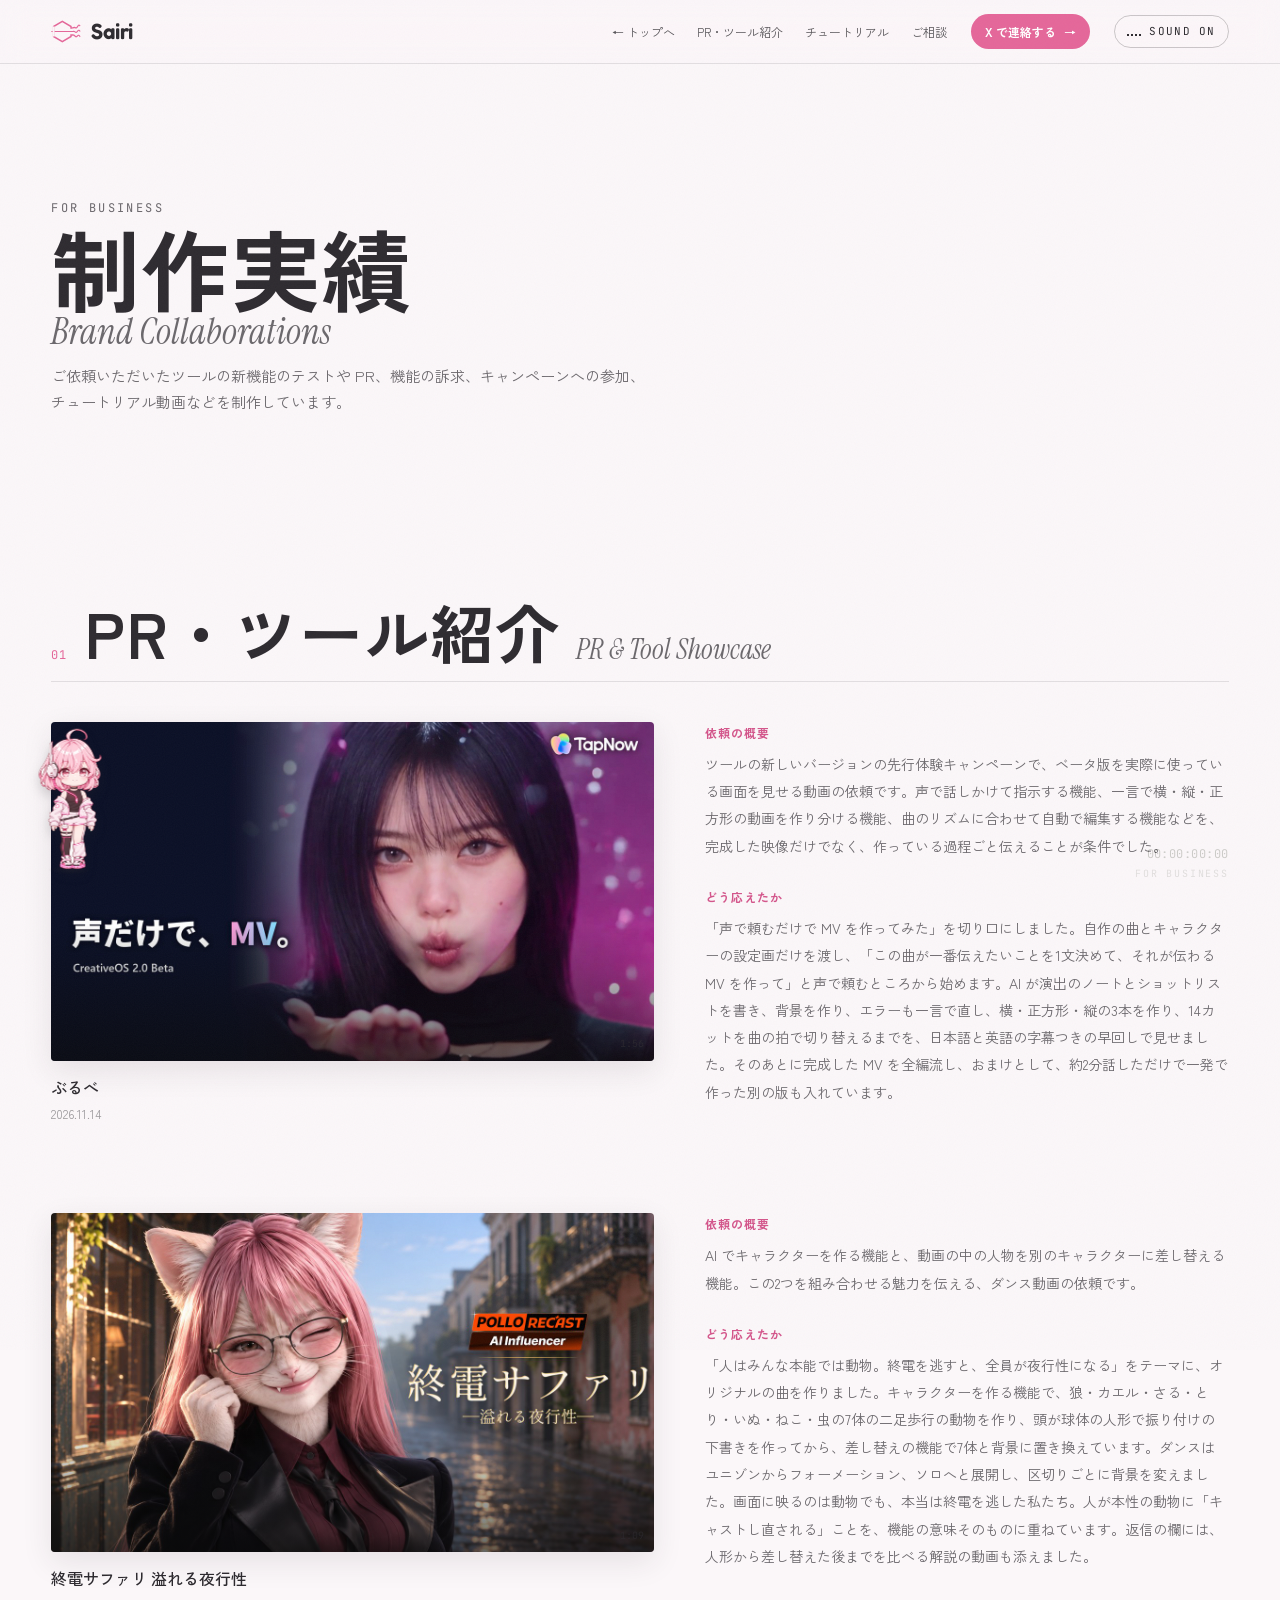
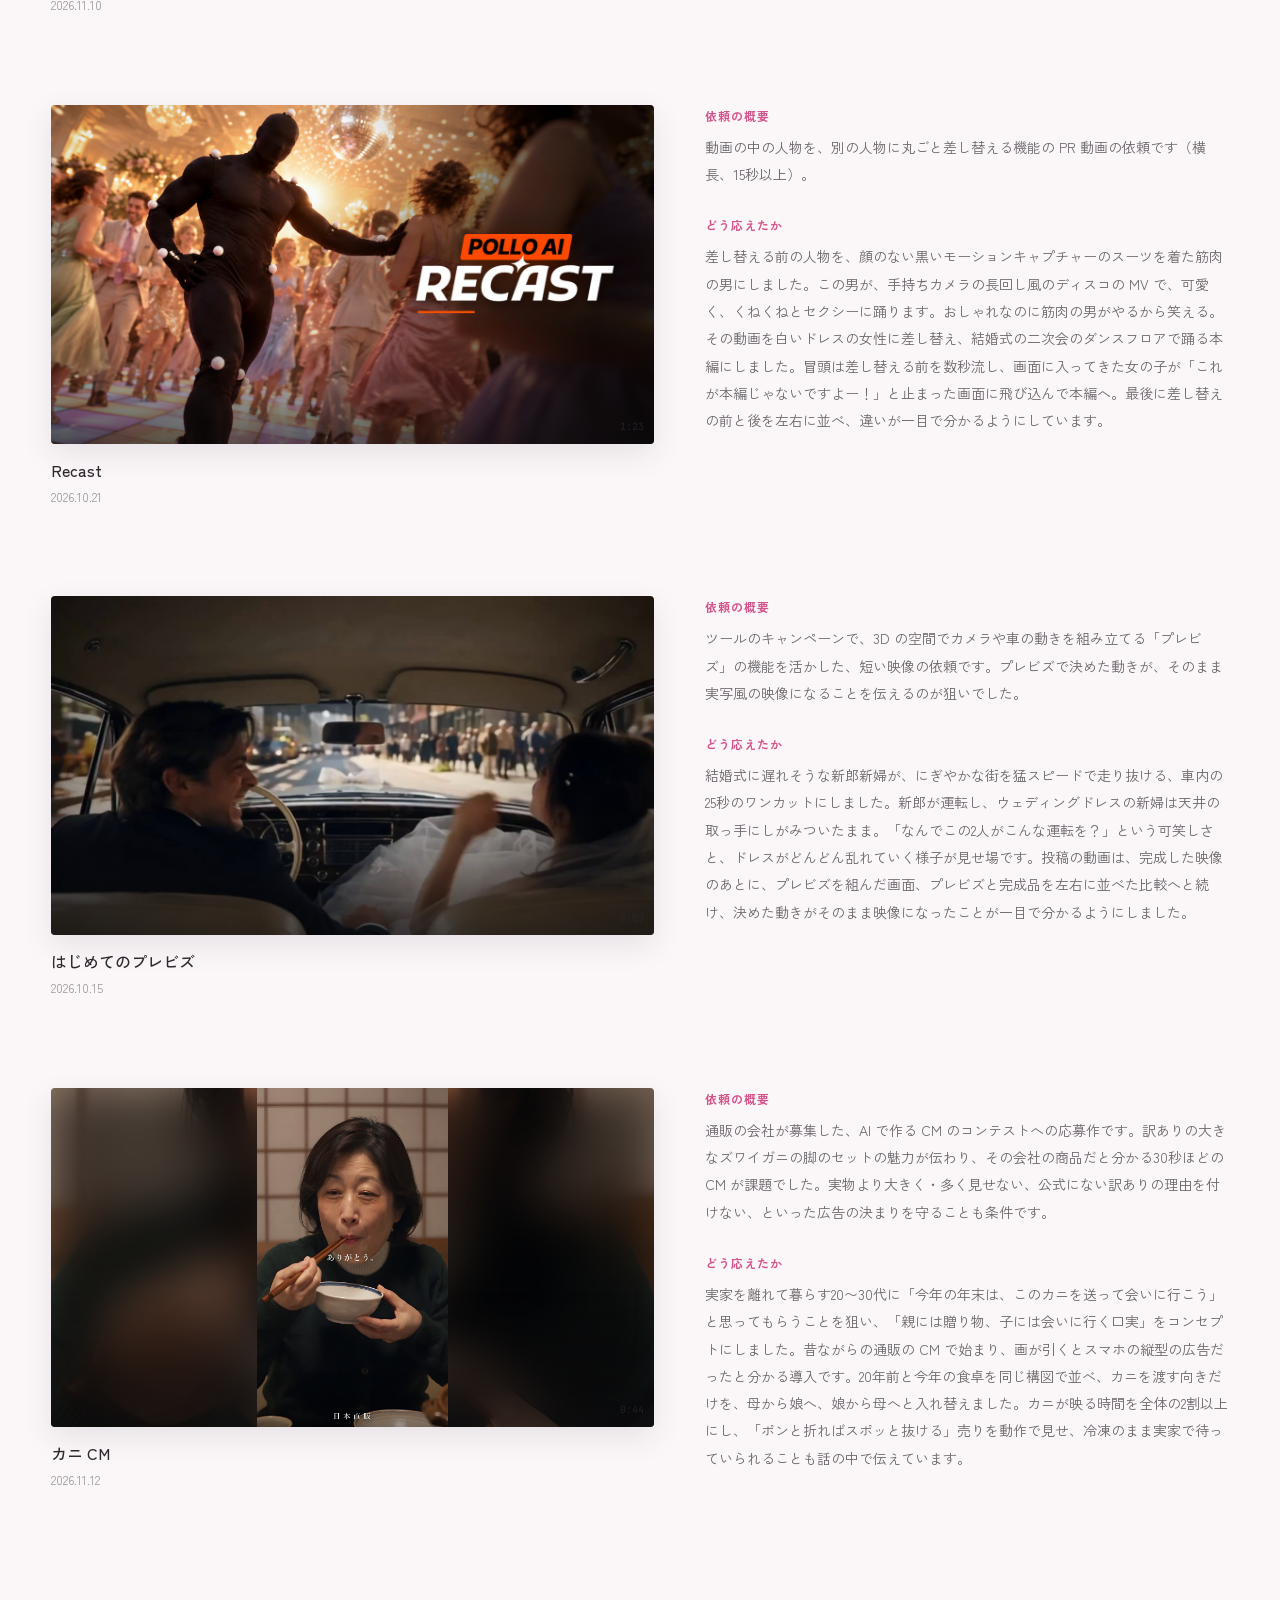
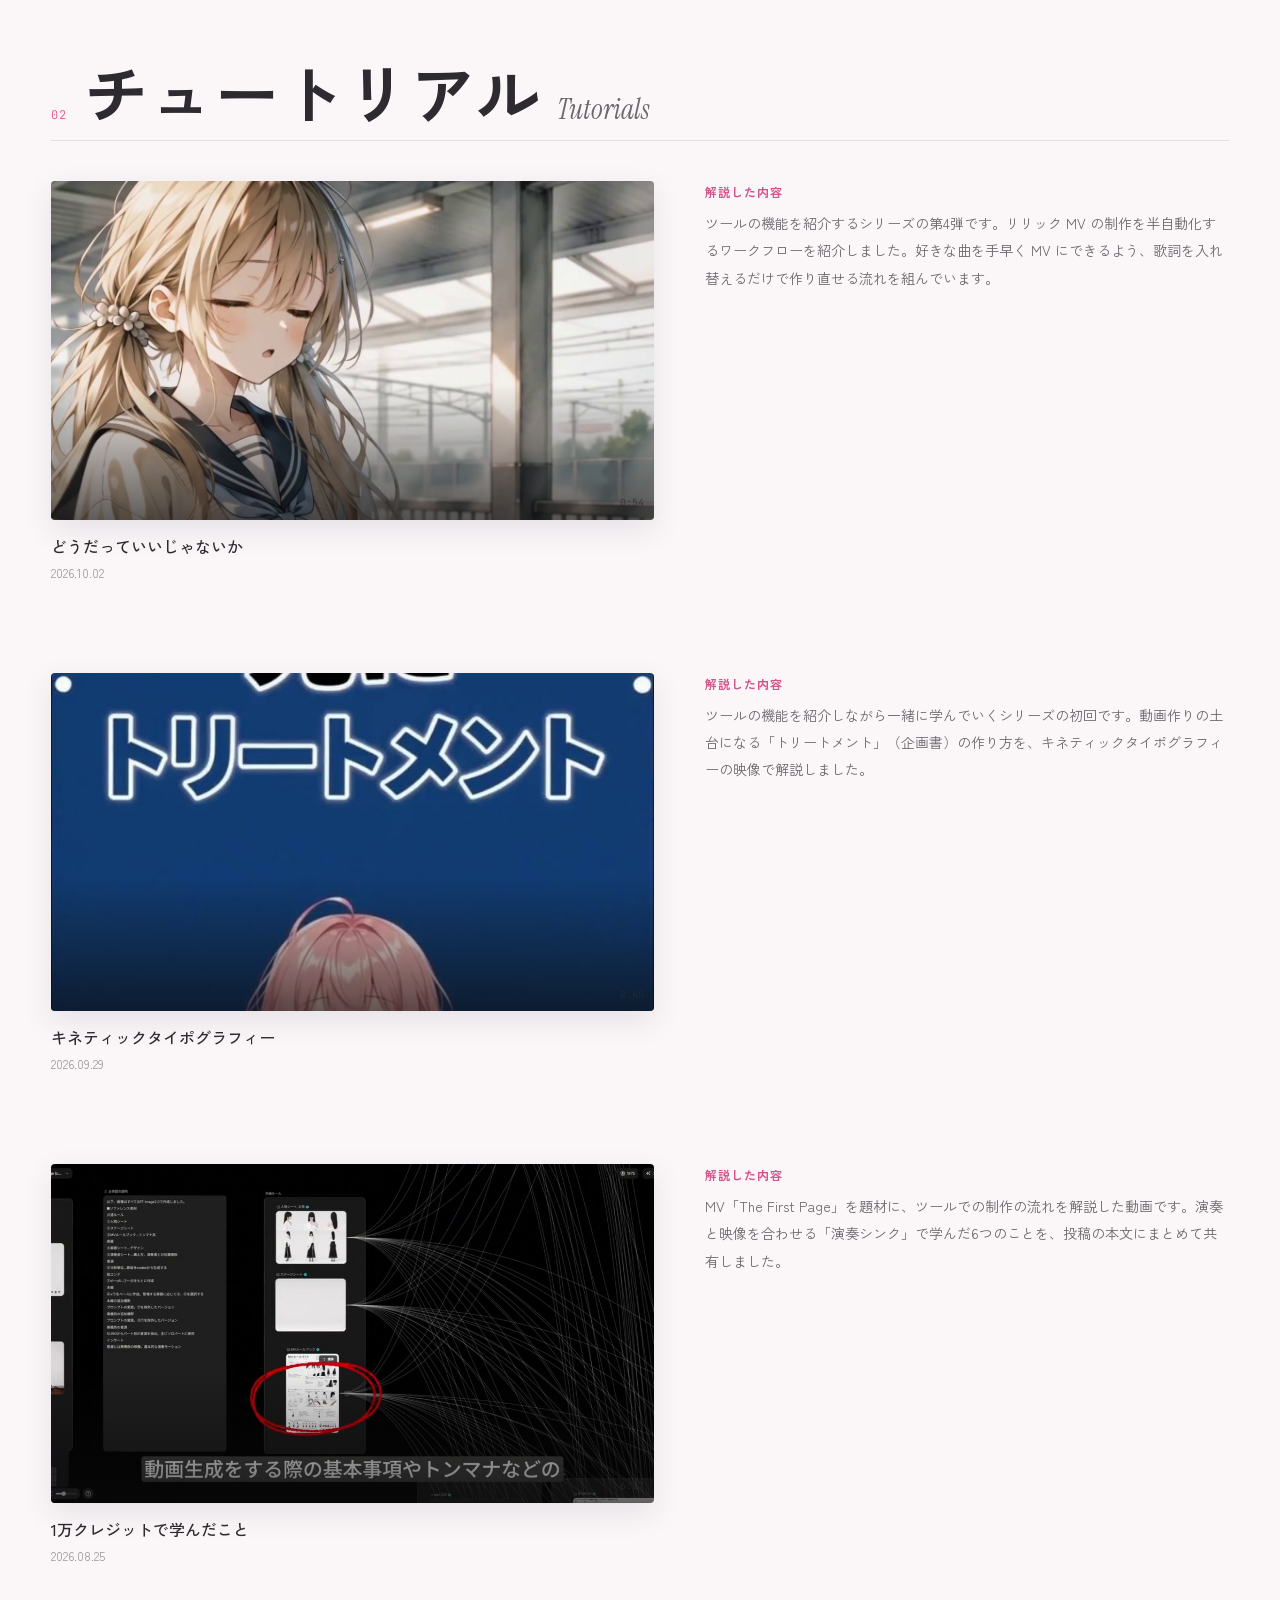
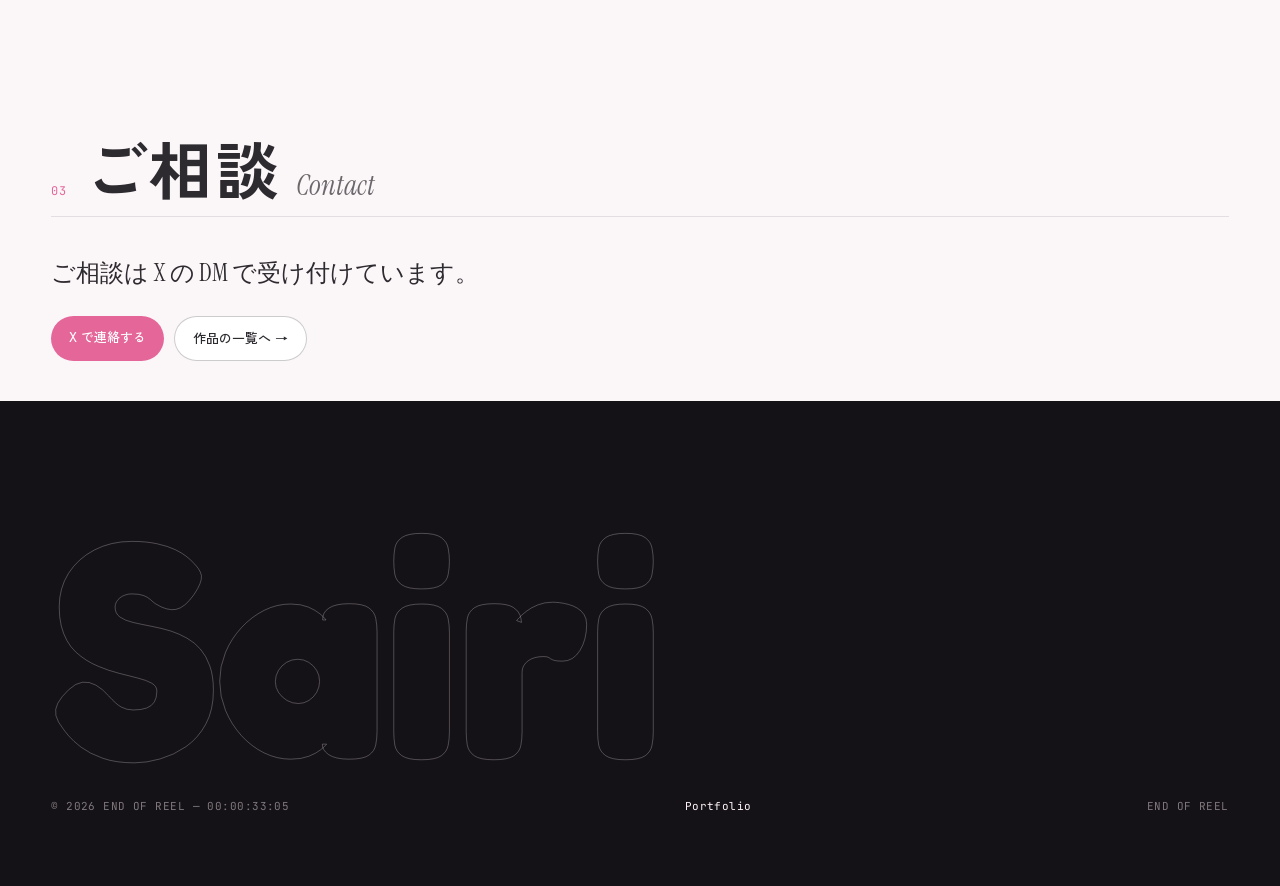
==== business.html @ 401b432f "スマホ：X の投稿をサイトの上に重ねて見せる（戻れなくなるのを防ぐ）" ====
<!doctype html>
<html lang="ja">
<head>
<meta charset="utf-8">
<meta name="viewport" content="width=device-width, initial-scale=1">
<title>For Business — Sairi</title>
<meta name="description" content="企業・ブランド向けの AI 映像制作の実績とご相談の窓口。">
<link rel="preconnect" href="https://fonts.googleapis.com">
<link rel="preconnect" href="https://fonts.gstatic.com" crossorigin>
<link href="https://fonts.googleapis.com/css2?family=Fredoka:wght@500;600;700&family=Instrument+Serif:ital@0;1&family=JetBrains+Mono:wght@400;500&family=Zen+Kaku+Gothic+New:wght@400;500;700&display=swap" rel="stylesheet">
<link rel="stylesheet" href="assets/style.css?v=60">
</head>
<body data-page="business">

<header class="hud">
  <a class="hud__brand" href="index.html"><span class="brand-mark" aria-hidden="true"></span><span class="js-name">Sairi</span></a>
  <nav class="hud__nav">
    <a href="index.html">← トップへ</a>
    <a href="#tool">PR・ツール紹介</a>
    <a href="#tutorial">チュートリアル</a>
    <a href="#contact">ご相談</a>
  </nav>
  <a class="hud__biz js-linkX" href="https://x.com/sairin_hamumu" target="_blank" rel="noopener">X で連絡する<span>→</span></a>
  <button class="hud__sound" id="soundToggle" aria-pressed="false"><span class="eq"><i></i><i></i><i></i><i></i></span><span class="lbl">SOUND OFF</span></button>
</header>
<div class="hud-tc mono" aria-hidden="true"><span class="js-tc">00:00:00:00</span><span class="hud-tc__sec js-sec">FOR BUSINESS</span></div>
<div class="chibi__shadow" aria-hidden="true"></div>
<div class="chibi" aria-hidden="true"><img src="assets/chibi/front.png" alt=""><span class="chibi__say"></span></div>
<div class="cursor" id="cursor" aria-hidden="true"><svg class="cursor__ring" viewBox="0 0 100 100"><circle class="cursor__track" cx="50" cy="50" r="47"/><circle class="cursor__meter" cx="50" cy="50" r="47"/></svg><span class="cursor__label"></span></div>

<main>
  <section class="biz-hero" data-sec="FOR BUSINESS">
    <p class="hero__kicker mono">For Business</p>
    <h1>制作実績<small>Brand Collaborations</small></h1>
    <p>ご依頼いただいたツールの新機能のテストや PR、機能の訴求、キャンペーンへの参加、チュートリアル動画などを制作しています。</p>
  </section>

  <section class="sec" id="tool" data-sec="TOOL SHOWCASE">
    <div class="sec__head">
      <span class="sec__no mono">01</span>
      <h2 class="sec__title">PR・ツール紹介<em>PR &amp; Tool Showcase</em></h2>
    </div>
    <div class="cases" data-biz="tool"></div>
  </section>

  <section class="sec" id="tutorial" data-sec="TUTORIALS">
    <div class="sec__head">
      <span class="sec__no mono">02</span>
      <h2 class="sec__title">チュートリアル<em>Tutorials</em></h2>
    </div>
    <div class="cases" data-biz="tutorial"></div>
  </section>

  <section class="sec about" id="contact" data-sec="CONTACT">
    <div class="sec__head">
      <span class="sec__no mono">03</span>
      <h2 class="sec__title">ご相談<em>Contact</em></h2>
    </div>
    <p class="about__lead">ご相談は X の DM で受け付けています。</p>
    <div class="about__links">
      <a class="pill" id="linkX" href="#" target="_blank" rel="noopener">X で連絡する</a>
      <a class="pill is-ghost" href="index.html">作品の一覧へ →</a>
    </div>
  </section>
</main>

<footer class="foot">
  <div class="foot__big"><span class="js-name">Sairi</span></div>
  <div class="foot__row mono"><span>© 2026 <span class="js-name">Sairi</span></span><a href="index.html">Portfolio</a><span>END OF REEL</span></div>
</footer>

<script src="data/site.js?v=60"></script>
<script src="data/works.js?v=60"></script>
<script src="assets/app.js?v=60"></script>
<script src="assets/fx.js?v=60"></script>
</body>
</html>
---- assets/style.css ----
:root{
  --bg:#0a0a0b;
  --bg-2:#121214;
  --line:rgba(236,232,225,.12);
  --line-2:rgba(236,232,225,.24);
  --fg:#ece8e1;
  --fg-2:rgba(236,232,225,.62);
  --fg-3:rgba(236,232,225,.38);
  --accent:#ff4d2e;            --c-mv-anime:#8fa8ff;
  --c-mv-live:#e6c27a;
  --c-anime:#ff7a5c;
  --c-client:#8fd6b8;
  --c-study:#b9a6ff;
  --serif:"Instrument Serif", "Times New Roman", serif;
  --sans:"Zen Kaku Gothic New", system-ui, sans-serif;
  --mono:"JetBrains Mono", ui-monospace, monospace;
  --gutter:clamp(16px, 4vw, 56px);
  --ease:cubic-bezier(.2,.7,.1,1);
}
*{box-sizing:border-box}
html{scroll-behavior:smooth}
body{
  margin:0;background:var(--bg);color:var(--fg);
  font-family:var(--sans);font-size:15px;line-height:1.75;
  -webkit-font-smoothing:antialiased;overflow-x:hidden;
}
body.is-loading{overflow:hidden}
a{color:inherit;text-decoration:none}
button{font:inherit;color:inherit;background:none;border:0;cursor:pointer}
.mono{font-family:var(--mono);letter-spacing:.04em}
img,video{display:block;max-width:100%}

body::after{
  content:"";position:fixed;inset:-50%;pointer-events:none;z-index:90;opacity:.06;
  background-image:url("data:image/svg+xml;utf8,<svg xmlns='http://www.w3.org/2000/svg' width='160' height='160'><filter id='n'><feTurbulence type='fractalNoise' baseFrequency='.9' numOctaves='2' stitchTiles='stitch'/></filter><rect width='100%' height='100%' filter='url(%23n)'/></svg>");
  animation:grain 1s steps(6) infinite;
}
@keyframes grain{
  0%{transform:translate(0,0)}20%{transform:translate(-3%,2%)}40%{transform:translate(2%,-3%)}
  60%{transform:translate(-2%,-1%)}80%{transform:translate(3%,3%)}100%{transform:translate(0,0)}
}

.slate{
  position:fixed;inset:0;z-index:100;background:var(--bg);
  display:flex;flex-direction:column;align-items:center;justify-content:center;gap:40px;
  transition:clip-path 1.1s var(--ease);clip-path:inset(0 0 0 0);
}
.slate.is-out{clip-path:inset(0 0 100% 0)}
.slate__board{width:min(440px, 86vw);transform-origin:left bottom}
.slate__stick{
  display:flex;height:34px;background:var(--fg);transform-origin:0 100%;
  transform:rotate(-14deg);transition:transform .22s cubic-bezier(.6,0,.9,.4);
  overflow:hidden;
}
.slate__stick span{flex:1;background:var(--bg);transform:skewX(-30deg);margin:0 10px}
.slate.is-clap .slate__stick{transform:rotate(0)}
.slate__body{border:1px solid var(--fg);border-top:0;padding:18px 20px;margin-top:4px}
.slate__row,.slate__grid>div{display:flex;flex-direction:column;gap:2px;padding:6px 0}
.slate__grid{display:grid;grid-template-columns:repeat(3,1fr);border-block:1px solid var(--line-2);margin:6px 0}
.slate__grid>div+div{border-left:1px solid var(--line-2);padding-left:12px}
.slate .k{font-family:var(--mono);font-size:10px;color:var(--fg-3);letter-spacing:.2em}
.slate .v{font-family:var(--serif);font-size:30px;line-height:1.05}
.slate .v.mono{font-family:var(--mono);font-size:22px}
.slate__enter{display:flex;flex-wrap:wrap;gap:12px;justify-content:center;opacity:0;transform:translateY(8px);transition:.6s var(--ease)}
.slate.is-ready .slate__enter{opacity:1;transform:none}
.slate__hint{width:100%;text-align:center;margin:0;font-size:12px;color:var(--fg-3)}
.btn-enter{
  display:inline-flex;align-items:center;gap:10px;padding:12px 22px;border-radius:999px;
  background:var(--fg);color:var(--bg);font-weight:500;font-size:14px;transition:transform .3s var(--ease)
}
.btn-enter:hover{transform:scale(1.04)}
.btn-enter.is-ghost{background:transparent;color:var(--fg);border:1px solid var(--line-2)}
.btn-enter .dot{width:8px;height:8px;border-radius:50%;background:var(--accent);animation:blink 1.2s infinite}
@keyframes blink{50%{opacity:.2}}

.hud{
  position:fixed;top:0;left:0;right:0;z-index:50;display:flex;align-items:center;gap:24px;
  padding:18px var(--gutter);background:linear-gradient(rgba(10,10,11,.75),rgba(10,10,11,0));
}
.hud__brand{display:flex;align-items:center;gap:10px;font-family:var(--serif);font-size:22px}
.rec{width:9px;height:9px;border-radius:50%;background:var(--accent);animation:blink 1.6s infinite}
.hud__nav{display:flex;gap:22px;margin-left:auto;font-size:13px}
.hud__nav a{position:relative;opacity:.8}
.hud__nav a:hover{opacity:1}
.hud__nav a::after{content:"";position:absolute;left:0;right:0;bottom:2px;height:1px;background:currentColor;transform:scaleX(0);transform-origin:right;transition:transform .4s var(--ease)}
.hud__nav a:hover::after{transform:scaleX(1);transform-origin:left}
.hud__sound{display:flex;align-items:center;gap:8px;font-family:var(--mono);font-size:11px;letter-spacing:.12em;padding:6px 12px;border:1px solid rgba(255,255,255,.4);border-radius:999px}
.eq{display:flex;gap:2px;align-items:flex-end;height:10px}
.eq i{width:2px;height:2px;background:currentColor;transition:height .2s}
.hud__sound[aria-pressed="true"] .eq i{animation:eq .9s infinite ease-in-out}
.hud__sound[aria-pressed="true"] .eq i:nth-child(2){animation-delay:-.3s}
.hud__sound[aria-pressed="true"] .eq i:nth-child(3){animation-delay:-.6s}
.hud__sound[aria-pressed="true"] .eq i:nth-child(4){animation-delay:-.15s}
@keyframes eq{0%,100%{height:2px}50%{height:10px}}

.hud-tc{
  position:fixed;right:var(--gutter);bottom:18px;z-index:50;display:flex;flex-direction:column;align-items:flex-end;
  font-size:12px;mix-blend-mode:difference;pointer-events:none
}
.hud-tc__sec{font-size:10px;opacity:.6;letter-spacing:.18em}

.cursor{
  position:fixed;left:0;top:0;z-index:95;pointer-events:none;width:12px;height:12px;margin:-6px 0 0 -6px;
  border-radius:50%;background:var(--fg);mix-blend-mode:difference;
  transition:width .35s var(--ease),height .35s var(--ease),margin .35s var(--ease),background .35s;
  display:flex;align-items:center;justify-content:center
}
.cursor__label{font-family:var(--mono);font-size:10px;letter-spacing:.14em;color:var(--bg);opacity:0;white-space:nowrap;transition:opacity .2s}
.cursor.is-play{width:92px;height:92px;margin:-46px 0 0 -46px;mix-blend-mode:normal;background:var(--fg)}
.cursor.is-play .cursor__label{opacity:1}
@media (hover:none){.cursor{display:none}}

.hero{position:relative;height:100svh;min-height:560px;overflow:hidden}
.hero__gl,.hero__video{position:absolute;inset:0;width:100%;height:100%;object-fit:cover}
.hero__video{opacity:0}
.hero.no-gl .hero__video{opacity:1}
.hero.no-gl .hero__gl{display:none}
.hero__shade{position:absolute;inset:0;background:
  linear-gradient(180deg,rgba(10,10,11,.55) 0%,rgba(10,10,11,0) 30%,rgba(10,10,11,0) 55%,rgba(10,10,11,.9) 100%)}
.hero__inner{position:absolute;left:var(--gutter);right:var(--gutter);bottom:clamp(120px,20vh,190px)}
.hero__kicker{font-size:12px;letter-spacing:.2em;text-transform:uppercase;color:var(--fg-2);margin:0 0 8px}
.hero__title{
  font-family:var(--serif);font-weight:400;font-size:clamp(72px,17vw,260px);line-height:.85;margin:0;letter-spacing:-.02em
}
.split .ch{display:inline-block;transform:translateY(105%);transition:transform 1.2s var(--ease)}
.split{display:inline-block;overflow:hidden;padding-bottom:.06em}
body.is-in .split .ch{transform:none}
.hero__tag{white-space:pre-line;margin:18px 0 0;font-size:clamp(14px,1.4vw,18px);color:var(--fg-2);max-width:32em}
.hero__reel{padding-right:130px;
  position:absolute;left:var(--gutter);right:var(--gutter);bottom:28px;display:flex;gap:6px
}
.reel-item{flex:1;text-align:left;padding-top:10px;position:relative;min-width:0}
.reel-item::before,.reel-item i{content:"";position:absolute;left:0;top:0;height:2px}
.reel-item::before{right:0;background:var(--line-2)}
.reel-item i{width:0;background:var(--fg)}
.reel-item span{display:block;font-size:11px;color:var(--fg-3);overflow:hidden;text-overflow:ellipsis;white-space:nowrap;transition:color .3s}
.reel-item.is-on span,.reel-item:hover span{color:var(--fg)}
.hero__scroll{position:absolute;right:var(--gutter);top:50%;writing-mode:vertical-rl;font-size:10px;letter-spacing:.3em;color:var(--fg-2);display:flex;align-items:center;gap:10px}
.hero__scroll span{width:1px;height:60px;background:var(--line-2);position:relative;overflow:hidden}
.hero__scroll span::after{content:"";position:absolute;left:0;top:-30%;width:1px;height:30%;background:var(--fg);animation:drip 2s infinite var(--ease)}
@keyframes drip{to{top:100%}}

.sec{padding:clamp(80px,14vh,160px) var(--gutter) 40px}
.sec__head{display:flex;align-items:baseline;gap:18px;margin-bottom:40px;border-bottom:1px solid var(--line);padding-bottom:14px}
.sec__head--sub{margin-top:clamp(70px,10vh,120px)}
.sec__no{font-size:12px;color:var(--fg-3)}
.sec__title{font-family:var(--serif);font-weight:400;font-size:clamp(44px,7vw,104px);line-height:.95;margin:0;letter-spacing:-.01em}
.sec__title em{font-family:var(--sans);font-style:normal;font-size:13px;color:var(--fg-2);margin-left:14px;letter-spacing:.06em;vertical-align:middle}
.reveal{opacity:0;transform:translateY(40px);transition:opacity 1s var(--ease),transform 1s var(--ease)}
.reveal.is-in{opacity:1;transform:none}

.card{position:relative;display:block;cursor:none}
@media (hover:none){.card{cursor:pointer}}
.card__media{position:relative;overflow:hidden;background:var(--bg-2);aspect-ratio:16/9;border-radius:4px}
.card__media img,.card__media video{position:absolute;inset:0;width:100%;height:100%;object-fit:cover;transition:transform 1.2s var(--ease),opacity .5s}
.card__media video{opacity:0}
.card.is-playing .card__media video{opacity:1}
.card:hover .card__media img,.card:hover .card__media video{transform:scale(1.04)}
.card__media::after{   content:"";position:absolute;inset:0;pointer-events:none;
  background:linear-gradient(180deg,transparent 0 60%,rgba(10,10,11,.7));opacity:.9
}
.card.is-tall .card__media{background:var(--poster) center/cover}
.card.is-tall .card__media::before{content:"";position:absolute;inset:0;backdrop-filter:blur(24px) brightness(.45);z-index:0}
.card.is-tall .card__media img,.card.is-tall .card__media video{object-fit:contain;z-index:1}
.card__tc{position:absolute;right:10px;bottom:8px;z-index:2;font-family:var(--mono);font-size:10px;color:var(--fg-2)}
.card__badges{position:absolute;left:10px;top:10px;z-index:2;display:flex;gap:6px;flex-wrap:wrap}
.badge{font-family:var(--mono);font-size:9.5px;letter-spacing:.12em;padding:3px 7px;border-radius:2px;background:rgba(10,10,11,.6);backdrop-filter:blur(6px);border:1px solid var(--line-2);text-transform:uppercase}
.badge.is-long{background:var(--fg);color:var(--bg);border-color:var(--fg)}
.card__meta{display:flex;justify-content:space-between;gap:12px;padding-top:12px;align-items:baseline}
.card__title{font-size:16px;font-weight:500;margin:0}
.card__sub{font-size:12px;color:var(--fg-3);margin:2px 0 0}
.card__genre{font-family:var(--mono);font-size:10px;letter-spacing:.12em;white-space:nowrap;display:flex;align-items:center;gap:6px;color:var(--fg-2)}
.card__genre::before{content:"";width:7px;height:7px;border-radius:50%;background:var(--gc,var(--fg))}
.card__learn{font-size:12px;color:var(--fg-2);margin:6px 0 0}
.card__learn b{font-family:var(--mono);font-weight:400;font-size:10px;letter-spacing:.14em;color:var(--fg-3);margin-right:6px}
.g-mv-anime{--gc:var(--c-mv-anime)}.g-mv-live{--gc:var(--c-mv-live)}.g-anime{--gc:var(--c-anime)}.g-client{--gc:var(--c-client)}.g-study{--gc:var(--c-study)}

.awards{display:grid;gap:24px;grid-template-columns:1fr}
.awards[data-n="2"]{grid-template-columns:1fr 1fr}
.awards[data-n="3"],.awards[data-n="4"]{grid-template-columns:repeat(2,1fr)}
.awards[data-n="3"] .award:first-child{grid-column:1/-1}
.award{display:grid;grid-template-columns:1.6fr 1fr;gap:clamp(20px,3vw,48px);align-items:end}
.awards[data-n="2"] .award,.awards[data-n="3"] .award:not(:first-child),.awards[data-n="4"] .award{grid-template-columns:1fr}
.award__info{padding-bottom:6px}
.award__event{font-family:var(--mono);font-size:11px;letter-spacing:.16em;color:var(--accent);text-transform:uppercase;margin:0}
.award__result{font-family:var(--serif);font-size:clamp(34px,4.6vw,68px);line-height:1;margin:10px 0 14px}
.award__work{font-size:18px;margin:0}
.award__note{color:var(--fg-2);font-size:14px;margin:10px 0 0}
.laurel{display:inline-flex;align-items:center;gap:10px}
.laurel svg{width:22px;height:22px;color:var(--accent)}

.picks{display:grid;grid-auto-flow:column;grid-auto-columns:minmax(300px,38vw);gap:20px;overflow-x:auto;scroll-snap-type:x mandatory;padding-bottom:18px;margin-right:calc(var(--gutter) * -1);padding-right:var(--gutter);scrollbar-width:thin;scrollbar-color:var(--line-2) transparent}
.picks .card{scroll-snap-align:start}
.picks .card__no{font-family:var(--serif);font-size:56px;line-height:1;position:absolute;left:-2px;top:-34px;z-index:3;color:var(--fg)}
.picks{padding-top:34px}

.filters{display:flex;flex-wrap:wrap;gap:8px;margin-bottom:34px}
.chip{font-size:12px;padding:7px 14px;border:1px solid var(--line-2);border-radius:999px;color:var(--fg-2);display:flex;gap:8px;align-items:center;transition:.3s var(--ease)}
.chip sup{font-family:var(--mono);font-size:9px;opacity:.6}
.chip:hover{color:var(--fg);border-color:var(--fg-2)}
.chip[aria-selected="true"]{background:var(--fg);color:var(--bg);border-color:var(--fg)}
.grid{display:grid;grid-template-columns:repeat(12,1fr);gap:clamp(28px,4vw,56px) clamp(16px,2vw,28px)}
.grid .card{grid-column:span 4;transition:opacity .5s var(--ease),transform .5s var(--ease)}
.grid .card.is-long{grid-column:span 6}
.grid .card.is-hidden{display:none}
.grid .card:nth-child(4n+2){transform:translateY(0)}
@media (max-width:900px){.grid .card,.grid .card.is-long{grid-column:span 6}}
@media (max-width:600px){.grid .card,.grid .card.is-long{grid-column:span 12}}

.journey{position:relative}
.journey__sticky{position:sticky;top:0;height:100svh;overflow:hidden;display:flex;flex-direction:column;padding:clamp(70px,10vh,110px) 0 30px}
.journey__head{display:flex;gap:30px;justify-content:space-between;align-items:flex-end;padding:0 var(--gutter)}
.journey__head .sec__head{flex:1;margin-bottom:0}
.skills{width:min(360px,34vw);flex-shrink:0}
.skills__label{font-size:10px;letter-spacing:.18em;color:var(--fg-3);margin:0 0 8px}
.skills__label b{color:var(--fg);font-weight:500}
.skills__list{list-style:none;margin:0;padding:0;display:flex;flex-wrap:wrap;gap:5px}
.skills__list li{font-size:11px;padding:2px 9px;border-radius:999px;border:1px dashed var(--line-2);color:var(--fg-3);transition:.5s var(--ease)}
.skills__list li.is-on{border-style:solid;border-color:var(--fg);color:var(--bg);background:var(--fg)}
.skills__list li.is-pop{animation:pop .6s var(--ease)}
@keyframes pop{40%{transform:scale(1.18)}}
.journey__viewport{position:relative;flex:1;margin-top:28px;min-height:0}
.journey__ruler{position:absolute;left:0;top:0;height:30px;white-space:nowrap;will-change:transform}
.ruler__m{position:absolute;top:0;height:30px;border-left:1px solid var(--line-2);padding-left:8px;font-family:var(--mono);font-size:11px;color:var(--fg-2)}
.ruler__m::after{content:"";position:absolute;left:-1px;top:30px;width:1px;height:100vh;background:var(--line)}
.ruler__t{position:absolute;top:18px;height:12px;border-left:1px solid var(--line)}
.journey__track{position:absolute;left:0;top:48px;bottom:0;will-change:transform}
.jcard{position:absolute;width:clamp(230px,21vw,300px)}
.jcard .card__media{aspect-ratio:16/10}
.jcard__date{font-family:var(--mono);font-size:10px;letter-spacing:.14em;color:var(--fg-3);display:flex;gap:8px;align-items:center;margin-bottom:8px}
.jcard__date::before{content:"";width:7px;height:7px;border-radius:50%;background:var(--gc,var(--fg))}
.jcard__learn{margin:10px 0 0;padding:10px 12px;border-left:2px solid var(--gc,var(--fg));background:rgba(236,232,225,.04)}
.jcard__learn small{display:block;font-family:var(--mono);font-size:9.5px;letter-spacing:.18em;color:var(--fg-3)}
.jcard__learn strong{display:block;font-weight:500;font-size:15px;line-height:1.4;margin-top:2px}
.jcard__learn p{margin:4px 0 0;font-size:12px;color:var(--fg-2);line-height:1.6}
.jcard__tags{display:flex;flex-wrap:wrap;gap:4px;margin-top:8px}
.jcard__tags span{font-size:10px;color:var(--fg-3);border:1px solid var(--line);padding:1px 7px;border-radius:999px}
.jcard.is-text .jcard__body{border:1px solid var(--line);padding:16px;border-radius:4px}
.journey__playhead{position:absolute;top:0;bottom:0;left:50%;width:1px;background:var(--accent);pointer-events:none}
.journey__playhead::before{content:"";position:absolute;top:0;left:-6px;border:6px solid transparent;border-top:8px solid var(--accent)}
.journey__playhead span{position:absolute;top:-2px;left:10px;font-size:11px;color:var(--accent)}

@media (max-width:760px){
  .journey__sticky{position:relative;height:auto;overflow:visible}
  .journey__head{flex-direction:column;align-items:stretch}
  .skills{width:auto}
  .journey__viewport{margin-top:30px}
  .journey__ruler,.journey__playhead{display:none}
  .journey__track{position:relative;top:0;transform:none!important;display:flex;flex-direction:column;gap:44px;padding:0 var(--gutter);border-left:1px solid var(--line-2);margin-left:var(--gutter)}
  .jcard{position:relative;left:auto!important;top:auto!important;width:auto}
}

.about__grid{display:grid;grid-template-columns:1fr 1.2fr;gap:clamp(30px,6vw,90px)}
.about__stats{display:grid;grid-template-columns:1fr 1fr;gap:1px;background:var(--line);border:1px solid var(--line);align-self:start}
.stat{background:var(--bg);padding:22px}
.stat b{display:block;font-family:var(--serif);font-weight:400;font-size:clamp(48px,6vw,84px);line-height:1}
.stat span{font-size:12px;color:var(--fg-2)}
.about__lead{white-space:pre-line;font-family:var(--serif);font-size:clamp(24px,2.6vw,36px);line-height:1.35;margin:0 0 20px}
.about__text>p{color:var(--fg-2)}
.about__links{display:flex;flex-wrap:wrap;gap:10px;margin-top:26px}
.pill{padding:10px 18px;border-radius:999px;background:var(--fg);color:var(--bg);font-size:13px;font-weight:500;transition:transform .3s var(--ease)}
.pill:hover{transform:translateY(-2px)}
.pill.is-ghost{background:transparent;color:var(--fg);border:1px solid var(--line-2)}
@media (max-width:800px){.about__grid{grid-template-columns:1fr}}

.making{margin-top:70px;border-top:1px solid var(--line);border-bottom:1px solid var(--line)}
.making summary{list-style:none;cursor:pointer;padding:18px 0;display:flex;gap:16px;align-items:center;font-size:14px}
.making summary::-webkit-details-marker{display:none}
.making summary span{font-size:10px;letter-spacing:.2em;color:var(--accent)}
.making summary::after{content:"+";margin-left:auto;font-family:var(--mono);transition:transform .3s}
.making[open] summary::after{transform:rotate(45deg)}
.making__body{color:var(--fg-2);padding-bottom:24px;max-width:46em}
.making__body b{color:var(--fg);font-weight:500}
.making__body ol{padding-left:1.2em}

.foot{padding:120px var(--gutter) 70px;overflow:hidden}
.foot__big{font-family:var(--serif);font-size:clamp(80px,24vw,380px);line-height:.8;letter-spacing:-.03em;white-space:nowrap;color:transparent;-webkit-text-stroke:1px var(--line-2)}
.foot__row{display:flex;flex-wrap:wrap;gap:24px;justify-content:space-between;margin-top:30px;font-size:11px;color:var(--fg-3)}
.foot__row a{color:var(--fg)}

.biz-hero{padding:clamp(130px,22vh,220px) var(--gutter) 40px}
.biz-hero h1{font-family:var(--serif);font-weight:400;font-size:clamp(56px,10vw,150px);line-height:.9;margin:0}
.biz-hero p{color:var(--fg-2);max-width:40em}
.biz-flow{display:grid;grid-template-columns:repeat(4,1fr);gap:1px;background:var(--line);border:1px solid var(--line);margin-top:40px}
.biz-flow div{background:var(--bg);padding:18px}
.biz-flow b{font-family:var(--mono);font-size:10px;color:var(--accent);letter-spacing:.16em}
.biz-flow p{margin:6px 0 0;font-size:13px;color:var(--fg-2)}
@media (max-width:760px){.biz-flow{grid-template-columns:1fr 1fr}.hud__nav{display:none}}

@media (prefers-reduced-motion:reduce){
  *{animation:none!important;transition:none!important}
  .split .ch{transform:none}
  .reveal{opacity:1;transform:none}
}

@media (max-width:1100px) and (min-width:761px){
  .skills__list li:not(.is-on){display:none}
}
@media (max-width:760px){
  .hero__reel{padding-right:0;bottom:64px}
  .reel-item span:not(.mono){display:none}
  .hero__scroll{display:none}
  .hero__inner{bottom:120px}
  .award{grid-template-columns:1fr}
  .picks{grid-auto-columns:80vw}
}

.hud__biz{display:inline-flex;align-items:center;gap:8px;padding:7px 14px;border-radius:999px;background:var(--fg);color:var(--bg);font-size:12px;font-weight:700;white-space:nowrap;transition:transform .3s var(--ease)}
.hud__biz span{transition:transform .3s var(--ease)}
.hud__biz:hover span{transform:translateX(3px)}
@media (max-width:760px){.hud{gap:10px}.hud__brand{margin-right:auto}.hud__sound .lbl{display:none}}

.cut{position:relative;margin-top:100px;height:120px;display:flex;align-items:center;justify-content:center;
  background:repeating-linear-gradient(-45deg,var(--fg) 0 18px,var(--bg) 18px 36px);clip-path:polygon(0 30%,100% 0,100% 70%,0 100%)}
.cut span{background:var(--bg);padding:6px 16px;font-size:12px;letter-spacing:.4em}

.library{background:#050505;padding:40px 0 60px;min-height:100vh}
.library__bar{position:sticky;top:0;z-index:40;display:flex;flex-wrap:wrap;align-items:center;gap:14px 34px;padding:70px var(--gutter) 16px;background:linear-gradient(#050505 75%,rgba(5,5,5,0))}
.library__title{font-family:var(--serif);font-weight:400;font-size:clamp(30px,3.4vw,46px);margin:0;line-height:1}
.library__title em{font-family:var(--mono);font-style:normal;font-size:11px;letter-spacing:.3em;color:var(--accent);margin-left:10px;text-transform:uppercase;vertical-align:middle}
.library__tabs{display:flex;gap:6px;flex-wrap:wrap}
.ltab{font-size:13px;padding:6px 14px;border-radius:4px;color:var(--fg-2);transition:.25s}
.ltab:hover{color:var(--fg);background:rgba(236,232,225,.08)}
.ltab[aria-selected="true"]{color:var(--fg);background:rgba(236,232,225,.14);font-weight:700}
.shelf{margin-top:18px}
.shelf__head{display:flex;align-items:baseline;gap:10px;padding:0 var(--gutter)}
.shelf__head h3{margin:0;font-size:18px;font-weight:700}
.shelf__head .mono{font-size:11px;color:var(--fg-3)}
.shelf__nav{margin-left:auto;display:flex;gap:6px}
.shelf__nav button{width:30px;height:30px;border-radius:50%;border:1px solid var(--line-2);font-size:16px;line-height:1;color:var(--fg-2)}
.shelf__nav button:hover{color:var(--fg);border-color:var(--fg)}
.shelf__row{display:grid;grid-auto-flow:column;grid-auto-columns:clamp(230px,21vw,320px);gap:10px;overflow-x:auto;overflow-y:visible;
  padding:26px var(--gutter) 70px;margin-bottom:-56px;scroll-snap-type:x proximity;scroll-padding:var(--gutter);scrollbar-width:none}
.shelf__row::-webkit-scrollbar{display:none}
.tile{scroll-snap-align:start;transition:transform .45s var(--ease),z-index 0s .45s;z-index:1;transform-origin:center 40%}
.tile .card__media{border-radius:6px}
.tile .card__meta{padding-top:8px}
.tile .card__title{font-size:14px}
.tile .card__sub,.tile .card__genre{display:none}
.tile__more{max-height:0;overflow:hidden;opacity:0;font-size:11px;color:var(--fg-2);display:flex;flex-wrap:wrap;gap:4px 10px;transition:max-height .45s var(--ease),opacity .3s}
.tile__more p{width:100%;margin:2px 0 0;color:var(--fg);font-size:12px}
@media (hover:hover){
  .tile:hover{transform:scale(1.14);z-index:5;transition:transform .45s var(--ease),z-index 0s}
  .tile:first-child:hover{transform-origin:left 40%}
  .tile:hover .tile__more{max-height:80px;opacity:1}
  .tile:hover .card__media{box-shadow:0 18px 40px rgba(0,0,0,.7)}
}

.journey{--rail:150px;--pad:190px}
.journey__lead{color:var(--fg-2);margin:-10px 0 50px;padding-left:var(--pad)}
.tl{position:relative}
.tl__rail{position:absolute;left:var(--rail);top:0;bottom:0;width:1px;background:var(--line-2)}
.tl__fill{position:absolute;left:-1px;top:0;width:3px;height:0;background:var(--accent);box-shadow:0 0 12px rgba(255,77,46,.6)}
.tl__dot{position:absolute;left:calc(var(--rail) - 5px);top:8px;width:11px;height:11px;border-radius:50%;background:var(--bg);border:1px solid var(--fg-3);transition:.4s var(--ease)}
.is-on>.tl__dot{background:var(--accent);border-color:var(--accent);box-shadow:0 0 0 5px rgba(255,77,46,.18)}
.tl__month{position:relative;padding:30px 0 26px var(--pad);display:flex;align-items:baseline;gap:14px}
.tl__month .tl__dot{top:44px;width:15px;height:15px;left:calc(var(--rail) - 7px)}
.tl__month b{font-family:var(--serif);font-weight:400;font-size:clamp(40px,5vw,64px);line-height:1}
.tl__month .mono{font-size:11px;color:var(--fg-3)}
.tl__item{position:relative;padding-left:var(--pad);transition:opacity .5s var(--ease)}
.tl__item:not(.is-on){opacity:.5}
.tl__item.is-learn{display:grid;grid-template-columns:1fr minmax(300px,44%);gap:clamp(20px,3vw,48px);margin:10px 0 64px;align-items:start}
.tl__date{font-size:11px;color:var(--fg-3);margin:4px 0 0;display:flex;gap:10px;align-items:center;flex-wrap:wrap}
.tl__date span{font-family:var(--sans);font-size:10px;padding:1px 8px;border-radius:999px;border:1px solid var(--line-2);color:var(--fg-2)}
.tl__q{font-size:10px;letter-spacing:.24em;color:var(--accent);margin:22px 0 4px}
.tl__learn{font-size:clamp(22px,2.4vw,32px);font-weight:700;line-height:1.35;margin:0}
.tl__detail{color:var(--fg-2);margin:12px 0 0;font-size:14px}
.tl__skills{display:flex;flex-wrap:wrap;gap:6px;margin-top:16px}
.tl__skills span{font-size:12px;padding:3px 10px;border-radius:999px;border:1px solid rgba(255,77,46,.55);color:#ffb3a3}
.is-on .tl__skills span{animation:pop .6s var(--ease) both}
.tl__item.is-mini{margin:0 0 22px}
.tl__item.is-mini .tl__date{position:absolute;left:0;width:calc(var(--rail) - 22px);justify-content:flex-end;top:4px;margin:0}
.tl__mini{display:flex;gap:16px;align-items:center;max-width:560px}
.tl__mini .card__media{width:168px;flex-shrink:0}
.tl__mini .card__meta{padding:0;flex:1;flex-direction:column;gap:2px}
.tl__mini .card__tc,.tl__mini .card__badges{display:none}
.tl-sum{padding:30px 0 0 var(--pad);margin-top:20px;border-top:1px solid var(--line)}
.tl-sum__label{font-size:10px;letter-spacing:.24em;color:var(--accent);margin:0}
.tl-sum__num{margin:6px 0 16px;display:flex;align-items:baseline;gap:10px}
.tl-sum__num b{font-family:var(--serif);font-weight:400;font-size:72px;line-height:1}
.tl-sum__num span{color:var(--fg-2)}
.tl-sum__list{list-style:none;margin:0;padding:0;display:flex;flex-wrap:wrap;gap:6px;max-width:900px}
.tl-sum__list li{font-size:12px;padding:4px 12px;border-radius:999px;background:var(--fg);color:var(--bg)}

@media (max-width:760px){
  .journey{--rail:8px;--pad:34px}
  .tl__item.is-learn{grid-template-columns:1fr}
  .tl__item.is-learn .tl__card{order:-1}
  .tl__item.is-mini .tl__date{position:static;width:auto;justify-content:flex-start;margin-bottom:6px}
  .tl__mini .card__media{width:120px}
  .journey__lead br{display:none}
}

.sns-mini{display:flex;flex-wrap:wrap;gap:6px;margin-top:22px}
.sns-mini .sns{font-family:var(--mono);font-size:11px;letter-spacing:.08em;padding:6px 12px;border-radius:999px;border:1px solid var(--line-2);background:rgba(10,10,11,.35);backdrop-filter:blur(6px);transition:.3s var(--ease)}
.sns-mini a.sns:hover{background:var(--fg);color:var(--bg);border-color:var(--fg)}
.sns-mini .is-soon{display:none}
.foot .sns-mini{margin:26px 0 0}
.follow{margin-top:70px}
.follow__label{font-size:10px;letter-spacing:.22em;color:var(--accent);margin:0 0 14px}
.follow__grid{display:grid;grid-template-columns:repeat(auto-fit,minmax(170px,1fr));gap:1px;background:var(--line);border:1px solid var(--line)}
.follow__grid .sns{position:relative;background:var(--bg);padding:22px 20px 20px;display:flex;flex-direction:column;gap:4px;min-height:150px;overflow:hidden;transition:background .4s var(--ease),color .4s var(--ease)}
.follow__grid .sns b{font-family:var(--serif);font-weight:400;font-size:clamp(30px,3vw,42px);line-height:1}
.follow__grid .sns span{font-size:12px;color:var(--fg-2)}
.follow__grid .sns em{margin-top:auto;font-style:normal;font-size:12px;font-weight:700}
.follow__grid a.sns:hover{background:var(--fg);color:var(--bg)}
.follow__grid a.sns:hover span{color:rgba(10,10,11,.6)}
.follow__grid .is-soon{color:var(--fg-3)}
.follow__grid .is-soon em{font-weight:400;font-family:var(--mono);font-size:10px;letter-spacing:.2em}

.tl-sum{border-top:0;margin-top:0;padding-top:0}
.tl-sum__num span b{font-family:var(--serif);font-weight:400;font-size:1.6em;color:var(--fg);margin:0 2px}
.tl-wrap{display:none;margin-top:60px}
body.tl-open .tl-wrap{display:block;animation:tlIn .8s var(--ease)}
@keyframes tlIn{from{opacity:0;transform:translateY(30px)}}
.tl-toggle{margin-top:34px;display:flex;align-items:center;gap:24px;width:100%;max-width:900px;text-align:left;padding:22px 26px;border:1px solid var(--line-2);border-radius:6px;transition:.35s var(--ease)}
.tl-toggle:hover{border-color:var(--fg);background:rgba(236,232,225,.04)}
.tl-toggle span{font-size:clamp(18px,1.8vw,22px);font-weight:700}
.tl-toggle small{display:block;font-size:12px;font-weight:400;color:var(--fg-2);margin-top:2px}
.tl-toggle i{margin-left:auto;font-style:normal;font-family:var(--mono);font-size:22px;color:var(--accent);transition:transform .4s var(--ease)}
.tl-toggle__close{display:none}
body.tl-open .tl-toggle__open{display:none}
body.tl-open .tl-toggle__close{display:inline}
body.tl-open .tl-toggle i{transform:rotate(45deg)}
.tl-toggle--end{margin:40px 0 0 var(--pad);width:auto;font-size:16px;font-weight:700}
.tl-toggle--end i{transform:rotate(45deg)}

.dock{position:fixed;left:var(--gutter);bottom:18px;z-index:60;display:flex;gap:6px;opacity:0;transform:translateY(16px);pointer-events:none;transition:.45s var(--ease)}
.dock.is-show{opacity:1;transform:none;pointer-events:auto}
.dock__btn{font-size:12px;padding:9px 14px;border-radius:999px;background:rgba(18,18,20,.82);backdrop-filter:blur(10px);border:1px solid var(--line-2);white-space:nowrap;transition:.3s var(--ease)}
.dock__btn:hover{border-color:var(--fg)}
.dock__btn.is-main{background:var(--fg);color:var(--bg);border-color:var(--fg);font-weight:700}
.dock__close{display:none}
.dock.in-tl .dock__close{display:inline-block}
.dock.in-lib .is-main{display:none}
@media (max-width:760px){
  .dock{left:12px;right:12px;bottom:12px;justify-content:center}
  .hud-tc{display:none}
}
.lib-empty{margin:40px var(--gutter);padding:60px 30px;border:1px dashed var(--line-2);border-radius:6px;text-align:center;color:var(--fg-2)}
.lib-empty span{display:block;margin-top:8px;font-size:10px;letter-spacing:.3em;color:var(--fg-3)}
.g-mv{--gc:var(--c-mv-anime)}.g-short{--gc:var(--c-mv-live)}.g-making{--gc:var(--c-client)}.g-music{--gc:var(--c-study)}

.slate{gap:22px}
.slate__board{animation:slateIn 1s var(--ease) both}
@keyframes slateIn{from{opacity:0}}
.slate__hello{margin:0;font-family:var(--serif);font-style:italic;font-size:22px;color:var(--fg-2);letter-spacing:.06em;opacity:0;animation:helloIn 1.2s .2s var(--ease) forwards}
@keyframes helloIn{from{opacity:0;transform:translateY(8px)}to{opacity:1;transform:none}}
.slate__board{width:min(460px,88vw)}
.slate__body{padding:22px 24px 18px}
.slate__kind{margin:0;font-size:13px;color:var(--fg-2);letter-spacing:.08em}
.slate__name{margin:6px 0 4px;font-family:var(--serif);font-weight:400;font-size:clamp(54px,12vw,76px);line-height:1;display:flex;align-items:baseline;gap:14px}
.slate__name small{font-family:var(--sans);font-size:18px;font-weight:500;color:var(--fg-2)}
.slate__handle{display:inline-block;font-size:12px;color:var(--fg-2);border-bottom:1px solid var(--line-2);padding-bottom:1px}
.slate__handle:hover{color:var(--fg)}
.slate__grid{margin:16px 0 10px}
.slate .k{font-family:var(--sans);font-size:11px;letter-spacing:.06em;color:var(--fg-3)}
.slate .v{font-family:var(--sans);font-size:15px;font-weight:500;line-height:1.4}
.slate .v b{font-family:var(--serif);font-weight:400;font-size:30px;margin-right:2px}
.slate .v--sm{font-size:13px}
.slate__grid .v{display:flex;align-items:baseline;min-height:36px}
.slate__tc{display:flex;align-items:baseline;gap:12px}
.slate__tc .mono{font-size:15px;color:var(--fg-2)}
.btn-enter{font-size:16px;padding:14px 30px;gap:12px}
.btn-enter .arr{transition:transform .3s var(--ease)}
.btn-enter:hover .arr{transform:translateX(4px)}
.slate__hint{font-size:12px;line-height:1.8;color:var(--fg-3);margin-top:6px}
.slate__hello{margin-bottom:96px}

.slate__body{padding:26px 26px 20px}
.slate__id{display:flex;align-items:center;justify-content:space-between;gap:20px}
.slate__kind{margin:0;font-size:10px;letter-spacing:.32em;color:var(--fg-3)}
.slate__name{margin:8px 0 0;font-size:clamp(64px,14vw,92px);letter-spacing:-.02em}
.slate__icon{width:88px;height:88px;border-radius:50%;object-fit:cover;flex-shrink:0;box-shadow:0 0 0 1px var(--line-2),0 0 0 6px var(--bg),0 0 0 7px var(--line);animation:iconIn 1s .4s var(--ease) both}
@keyframes iconIn{from{opacity:0;transform:scale(.8) rotate(-8deg)}}
.slate__grid{margin:22px 0 12px}
.slate .k{font-family:var(--mono);font-size:9.5px;letter-spacing:.26em;color:var(--fg-3)}
.slate .v{font-family:var(--serif);font-weight:400;font-size:28px;line-height:1.1;min-height:0;margin-top:4px}
.slate__tc .k{font-size:9.5px}
.slate__tc .mono{font-size:14px;letter-spacing:.12em}
.btn-enter{letter-spacing:.06em}
.slate__hint{flex-basis:100%;max-width:none}
@media (max-width:420px){.slate .v{font-size:22px}.slate__icon{width:68px;height:68px}}

.sec__title{font-family:var(--sans);font-weight:700;font-size:clamp(34px,5vw,64px);letter-spacing:.02em;line-height:1.1}
.sec__title em{font-family:var(--serif);font-style:italic;font-size:clamp(20px,2.2vw,30px);font-weight:400;color:var(--fg-2);margin-left:16px;letter-spacing:0;vertical-align:baseline}
.library__title{font-family:var(--sans);font-weight:700;font-size:clamp(24px,2.6vw,34px)}
.library__title em{font-family:var(--serif);font-style:italic;font-size:.75em;letter-spacing:0;text-transform:none;color:var(--fg-2);vertical-align:baseline}
.hud__nav{font-size:12px}
.biz-hero h1{font-family:var(--sans);font-weight:700;font-size:clamp(40px,7vw,96px)}.biz-hero h1 small{display:block;font-family:var(--serif);font-style:italic;font-weight:400;font-size:.4em;color:var(--fg-2);margin-top:8px}
.award__event{text-transform:none;font-family:var(--sans);font-size:13px;font-weight:700;letter-spacing:.04em}
.howto{list-style:none;margin:-18px 0 8px;padding:0;display:flex;flex-wrap:wrap;gap:8px 26px;font-size:13px;color:var(--fg-2)}
.howto li{display:flex;align-items:center;gap:10px}
.howto b{font-size:11px;font-weight:700;color:var(--fg);padding:3px 10px;border:1px solid var(--line-2);border-radius:999px}
.card__learn b{font-family:var(--sans);font-weight:700;letter-spacing:.04em}

.journey__lead{padding-left:0;margin:-6px 0 30px;font-size:15px;line-height:1.9}
.tl-sum{padding-left:0}
.tl-btn{position:relative;display:block;width:100%;text-align:left;border:1px solid var(--line-2);border-radius:10px;overflow:hidden;background:var(--bg-2);cursor:pointer;transition:border-color .4s var(--ease),transform .4s var(--ease)}
.tl-btn:hover{border-color:var(--fg);transform:translateY(-3px)}
.tl-btn__strip{display:flex;height:clamp(90px,12vw,150px);gap:2px;filter:saturate(.8) brightness(.55);transition:filter .5s var(--ease)}
.tl-btn:hover .tl-btn__strip{filter:saturate(1) brightness(.8)}
.tl-btn__strip img{flex:1;min-width:0;height:100%;object-fit:cover}
.tl-btn__text{position:absolute;inset:0;display:flex;flex-direction:column;justify-content:center;padding:0 clamp(20px,4vw,48px);background:linear-gradient(90deg,rgba(10,10,11,.85) 0%,rgba(10,10,11,.35) 60%,rgba(10,10,11,0) 100%)}
.tl-btn__range{font-size:11px;letter-spacing:.2em;color:var(--accent)}
.tl-btn__title{font-size:clamp(22px,2.8vw,36px);font-weight:700;margin:4px 0 2px}
.tl-btn small{font-size:12px;color:var(--fg-2)}
.tl-btn__icon{position:absolute;right:clamp(16px,3vw,36px);top:50%;transform:translateY(-50%);width:54px;height:54px;border-radius:50%;background:var(--fg);color:var(--bg);font-style:normal;font-size:26px;display:flex;align-items:center;justify-content:center;transition:transform .4s var(--ease)}
.tl-btn:hover .tl-btn__icon{transform:translateY(-50%) scale(1.08)}
body.tl-open .tl-btn__icon{transform:translateY(-50%) rotate(45deg)}
body.tl-open .tl-btn .tl-toggle__open{display:none}
body.tl-open .tl-btn .tl-toggle__close{display:inline}
.tl-btn .tl-toggle__close{display:none}
@media (hover:none){.tl-btn__strip{filter:saturate(1) brightness(.7)}}
.tl-end{padding:40px 0 0 var(--pad);border-top:1px solid var(--line);margin-top:30px}
.tl-end__label{font-size:10px;letter-spacing:.24em;color:var(--accent);margin:0}
.tl-end__num{margin:6px 0 16px;display:flex;align-items:baseline;gap:10px}
.tl-end__num b{font-family:var(--serif);font-weight:400;font-size:64px;line-height:1}
.tl-end__num span{color:var(--fg-2)}

.tl__month span{font-size:14px;color:var(--fg-2)}
.tl__date{display:flex;align-items:baseline;gap:12px;flex-wrap:wrap;margin:2px 0 0;font-size:14px;color:var(--fg)}
.tl__date .mono{font-size:12px;color:var(--fg-3);letter-spacing:.06em;min-width:3.2em}
.tl__title{font-size:17px;font-weight:700}
.tl__q{font-size:11px;letter-spacing:.14em;color:var(--accent);margin:18px 0 4px;font-weight:700}
.tl__item.is-mini .tl__date{position:static;width:auto;justify-content:flex-start}
.tl__mini{display:flex;align-items:center;gap:18px}
.tl__mini .tl__title{font-size:15px}

.cursor__ring{position:absolute;inset:-6px;width:calc(100% + 12px);height:calc(100% + 12px);transform:rotate(-90deg);opacity:0;transition:opacity .2s;pointer-events:none}
.cursor__ring circle{fill:none;stroke-width:3}
.cursor__track{stroke:rgba(236,232,225,.25)}
.cursor__meter{stroke:var(--accent);stroke-linecap:round;stroke-dasharray:296;stroke-dashoffset:296}
.cursor.is-wait .cursor__ring{opacity:1}
.cursor.is-wait .cursor__meter{animation:meter 1s linear forwards}
@keyframes meter{to{stroke-dashoffset:0}}
.cursor.is-wait{background:rgba(236,232,225,.92)}
.tl__date span.mono{border:0;padding:0;border-radius:0;font-family:var(--mono);font-size:13px;color:var(--fg-2)}

.tl__item.is-learn{align-items:center;margin:0 0 40px}
.tl__item.is-learn .tl__dot{top:50%;margin-top:-5px}
.tl__item.is-mini{margin:0 0 26px}
.tl__month{padding:18px 0 22px var(--pad)}
.tl__month .tl__dot{top:34px}
.tl__month span{font-size:13px}

.tl-nav{position:fixed;left:calc(var(--gutter) + 4px);top:50%;transform:translateY(-50%);z-index:55;display:flex;flex-direction:column;align-items:center;gap:10px;opacity:0;pointer-events:none;transition:opacity .35s var(--ease)}
body.in-tl .tl-nav{opacity:1;pointer-events:auto}
.tl-nav__arrow{width:46px;height:46px;border-radius:50%;border:1px solid var(--line-2);background:rgba(18,18,20,.85);backdrop-filter:blur(8px);font-size:18px;color:var(--fg);transition:.3s var(--ease)}
.tl-nav__arrow:hover{border-color:var(--fg);background:var(--fg);color:var(--bg)}
.tl-nav__close{width:72px;padding:10px 0;border-radius:12px;background:var(--fg);color:var(--bg);font-size:11px;font-weight:700;line-height:1.4;transition:transform .3s var(--ease)}
.tl-nav__close:hover{transform:scale(1.05)}
@media (min-width:761px){
  body.in-tl .dock{opacity:0;pointer-events:none;transform:translateY(16px)}
}
@media (max-width:760px){.tl-nav{display:none}}
.journey__note{margin:-18px 0 26px;font-size:12px;color:var(--fg-3)}
.tl-btn__count{font-size:13px;color:var(--fg-2);letter-spacing:.08em}
.tl-btn__count b{font-family:var(--serif);font-weight:400;font-size:24px;color:var(--fg);margin-right:2px}
.tl-end{height:1px}

.stat{display:flex;flex-direction:column;gap:6px}
.stat>span{font-size:12px;font-weight:700;color:var(--fg-2);letter-spacing:.04em}
.stat__v{margin:0;display:flex;align-items:baseline;gap:2px}
.stat__v b{display:inline;font-size:clamp(44px,5vw,72px)}
.stat__v small{font-size:14px;color:var(--fg-2);margin:0 6px 0 2px}
.about__lead{white-space:pre;font-size:clamp(18px,1.9vw,28px);overflow-wrap:normal}
@media (max-width:520px){.about__lead{white-space:pre-line;font-size:20px}}
.about__block{margin-top:30px}
.about__label{display:flex;align-items:baseline;gap:10px;margin:0 0 8px;font-size:13px;font-weight:700;color:var(--accent);letter-spacing:.06em}
.about__label span{font-family:var(--serif);font-style:italic;font-weight:400;font-size:15px;color:var(--fg-3);letter-spacing:0}
.about__block>p{margin:0;color:var(--fg)}
.flow{list-style:none;margin:0;padding:0;display:grid;gap:10px;counter-reset:f}
.flow li{counter-increment:f;display:grid;grid-template-columns:34px 1fr;column-gap:12px;padding:12px 14px;border:1px solid var(--line);border-radius:6px}
.flow li::before{content:counter(f,decimal-leading-zero);grid-row:span 2;font-family:var(--mono);font-size:12px;color:var(--fg-3);padding-top:3px}
.flow b{font-size:15px}
.flow span{font-size:13px;color:var(--fg-2)}
.flow li.is-key{border-color:var(--accent);background:rgba(255,77,46,.06)}
.flow li.is-key b{color:#ffb3a3}

.sns__ico{display:block;width:30px;height:30px;background:var(--fg);-webkit-mask:var(--ico) center/contain no-repeat;mask:var(--ico) center/contain no-repeat;transition:background .3s var(--ease),transform .3s var(--ease)}
.follow__grid{grid-template-columns:repeat(6,1fr)}
.follow__grid .sns{min-height:120px;align-items:center;justify-content:center;gap:10px;padding:20px}
.follow__grid .sns__ico{width:40px;height:40px}
.follow__grid a.sns:hover{background:rgba(236,232,225,.06);color:var(--fg)}
.follow__grid a.sns:hover .sns__ico{background:var(--brand);transform:scale(1.1)}
.follow__grid .is-soon .sns__ico{opacity:.28}
.sns__soon{font-style:normal;font-size:9px;letter-spacing:.2em;color:var(--fg-3)}
.sns-mini .sns{display:inline-flex;align-items:center;justify-content:center;width:40px;height:40px;padding:0;border-radius:50%}
.sns-mini .sns__ico{width:18px;height:18px}
.sns-mini a.sns:hover .sns__ico{background:var(--bg)}
@media (max-width:760px){.follow__grid{grid-template-columns:repeat(3,1fr)}}
.sns{position:relative}
.sns__name{font-size:12px;font-weight:700;letter-spacing:.04em;opacity:0;transform:translateY(4px);transition:opacity .15s,transform .15s}
.follow__grid .sns:hover .sns__name{opacity:1;transform:none}
.follow__grid .sns__name{position:absolute;left:0;right:0;bottom:16px;text-align:center}
.follow__grid .is-soon .sns__soon{transition:opacity .15s}
.follow__grid .is-soon:hover .sns__soon{opacity:0}
.sns-mini .sns__name{position:absolute;bottom:calc(100% + 6px);left:50%;transform:translate(-50%,4px);white-space:nowrap;background:var(--fg);color:var(--bg);padding:3px 8px;border-radius:4px;pointer-events:none}
.sns-mini .sns:hover .sns__name{opacity:1;transform:translate(-50%,0)}
.follow__grid a.sns:hover{background:#1a1a1d!important;color:var(--fg)!important}
.follow__grid .sns:hover .sns__name,.follow__grid a.sns:hover span.sns__name{color:var(--fg)!important}
.follow__grid .is-soon:hover{background:#141416}

.cases{display:flex;flex-direction:column;gap:clamp(48px,7vw,96px)}
.case{display:grid;grid-template-columns:minmax(0,1.15fr) minmax(0,1fr);gap:clamp(24px,4vw,56px);align-items:start}
.case .card__genre{display:none}
.case__label{font-size:12px;font-weight:700;color:var(--accent);letter-spacing:.08em;margin:0 0 8px}
.case__label:not(:first-child){margin-top:26px}
.case__body{margin:0;font-size:14px;line-height:1.95;color:var(--fg-2)}
@media (max-width:860px){.case{grid-template-columns:1fr}}

:root{
  --bg:#FBF7F9; --bg-2:#F3EAEF;
  --line:rgba(46,43,48,.12); --line-2:rgba(46,43,48,.24);
  --fg:#2E2B30; --fg-2:rgba(46,43,48,.70); --fg-3:rgba(46,43,48,.48);
  --accent:#D4558B;             --pink:#E5679A; --pink-deep:#B4436F; --neon:#FF2E8F; --mint:#C0F0C6; --blush:#FDCAD4;
  --round:"Fredoka", "Zen Kaku Gothic New", system-ui, sans-serif;
  --c-mv-anime:#E5679A; --c-mv-live:#9C8CE0; --c-client:#5CC08A; --c-study:#F2A65A;
}
.hero,.library,.foot,.tl-btn{
  --bg:#141216; --bg-2:#1E1B21;
  --line:rgba(255,240,246,.12); --line-2:rgba(255,240,246,.26);
  --fg:#FFF4F8; --fg-2:rgba(255,240,246,.72); --fg-3:rgba(255,240,246,.46);
  --accent:#FF5FA8;
  color:var(--fg);
}
.foot{background:#141216}
.library{background:#100E12}
.library__bar{background:linear-gradient(#100E12 75%,rgba(16,14,18,0))}
body::after{opacity:.035}

.hero__title,.slate__name,.hud__brand,.foot__big{font-family:var(--round);font-weight:600;letter-spacing:-.01em}
.foot__big{font-weight:700;-webkit-text-stroke:1px var(--line-2)}
.hud__brand .rec{display:none}
.brand-mark{display:inline-block;width:30px;height:23px;background:url(mark.svg) center/contain no-repeat;flex-shrink:0}

.hud{background:rgba(251,247,249,.78);backdrop-filter:blur(14px) saturate(1.2);-webkit-backdrop-filter:blur(14px) saturate(1.2);padding-top:12px;padding-bottom:12px;border-bottom:1px solid var(--line);color:var(--fg);transition:background .4s,color .4s,border-color .4s}
.hud.is-dark{background:rgba(20,18,22,.55);color:#FFF4F8;border-color:rgba(255,240,246,.1)}
.hud.is-dark .hud__sound{border-color:rgba(255,240,246,.4)}
.hud__sound{border-color:var(--line-2)}
.hud__biz{background:var(--pink);color:#fff}
.hud.is-dark .hud__biz{background:#FFF4F8;color:#2E2B30}

.slate{background:radial-gradient(120% 90% at 50% 0%,#fff 0%,#FBF0F4 60%,#F7E4EC 100%)}
.slate__stick{background:var(--pink)}
.slate__stick span{background:#fff}
.slate__body{border-color:var(--fg)}
.slate__kind{color:var(--pink-deep)}
.btn-enter{background:var(--pink);color:#fff;box-shadow:0 10px 30px rgba(229,103,154,.35)}
.slate__icon{box-shadow:0 0 0 3px #fff,0 0 0 5px var(--pink)}

.cursor{background:var(--pink);mix-blend-mode:normal}
.cursor.is-play{background:var(--pink)}
.cursor.is-play .cursor__label{color:#fff}
.cursor.is-wait{background:rgba(255,255,255,.95)}
.cursor.is-wait .cursor__label{color:var(--pink-deep)}
.cursor__track{stroke:rgba(229,103,154,.25)}
.cursor__meter{stroke:var(--neon)}

.tl__fill{background:linear-gradient(var(--pink),var(--neon));box-shadow:0 0 12px rgba(255,46,143,.45)}
.is-on>.tl__dot{background:var(--pink);border-color:var(--pink);box-shadow:0 0 0 5px rgba(229,103,154,.2)}
.tl-btn{border-color:transparent;box-shadow:0 18px 40px rgba(180,67,111,.18)}
.tl-btn__icon{background:var(--pink);color:#fff}
.tl-btn__range{color:var(--blush)}
.tl-nav__arrow{background:rgba(255,255,255,.85);color:var(--fg)}
.tl-nav__arrow:hover{background:var(--pink);border-color:var(--pink);color:#fff}
.tl-nav__close{background:var(--pink);color:#fff}

.dock__btn{background:rgba(255,255,255,.85);color:var(--fg)}
.dock__btn.is-main{background:var(--pink);border-color:var(--pink);color:#fff}
.dock.in-lib .dock__btn{background:rgba(20,18,22,.8);color:#FFF4F8;border-color:rgba(255,240,246,.24)}

.pill{background:var(--pink);color:#fff}
.pill.is-ghost{background:#fff;color:var(--fg);border-color:var(--line-2)}
.howto b{background:#fff}
.flow li{background:#fff}
.flow li.is-key{border-color:var(--pink);background:#FFF0F5}
.flow li.is-key b{color:var(--pink-deep)}
.about__stats{border-radius:10px;overflow:hidden}
.stat{background:#fff}
.stat__v b{color:var(--pink-deep)}
.follow__grid{border-radius:10px;overflow:hidden}
.follow__grid .sns{background:#fff}
.follow__grid a.sns:hover{background:#FFF0F5!important;color:var(--fg)!important}
.follow__grid .sns:hover .sns__name,.follow__grid a.sns:hover span.sns__name{color:var(--fg)!important}
.follow__grid .is-soon:hover{background:var(--bg-2)}
.card__media{box-shadow:0 10px 30px rgba(46,43,48,.10)}
.library .card__media,.hero .card__media{box-shadow:none}
.sec__head{border-bottom-color:var(--line)}
.sec__no{color:var(--pink)}

.cut{background:repeating-linear-gradient(-45deg,var(--pink) 0 18px,#141216 18px 36px)}
.cut span{background:#141216;color:#FFF4F8}

.hero::after{content:"";position:absolute;left:0;right:0;bottom:-1px;height:70px;background:linear-gradient(rgba(251,247,249,0),var(--page,#FBF7F9));pointer-events:none;z-index:3}
.hero__reel,.hero__scroll{z-index:4}

.chibi{position:fixed;left:0;top:0;z-index:94;width:64px;height:auto;pointer-events:none;will-change:transform;transform-origin:50% 100%}
.chibi img{display:block;width:100%;height:auto;filter:drop-shadow(0 6px 6px rgba(46,43,48,.18))}
.chibi__shadow{position:fixed;left:0;top:0;z-index:93;width:46px;height:10px;margin:-5px 0 0 -23px;border-radius:50%;background:radial-gradient(rgba(46,43,48,.28),rgba(46,43,48,0) 70%);pointer-events:none;will-change:transform}
.chibi__say{position:absolute;left:50%;bottom:calc(100% + 4px);transform:translateX(-50%) scale(.8);opacity:0;white-space:nowrap;background:#fff;color:#2E2B30;font-size:11px;font-weight:700;padding:4px 9px;border-radius:999px;box-shadow:0 4px 14px rgba(46,43,48,.15);transition:.25s var(--ease)}
.chibi.is-say .chibi__say{opacity:1;transform:translateX(-50%) scale(1)}
@media (prefers-reduced-motion:reduce){.chibi,.chibi__shadow{display:none}}

.lib-grid{display:grid;grid-template-columns:repeat(auto-fill,minmax(clamp(220px,20vw,300px),1fr));gap:34px 14px;padding:26px var(--gutter) 40px}
.lib-grid .tile:hover{transform:scale(1.06)}
.tile .card__meta{padding-top:10px}
.tile .card__title{font-size:14px;line-height:1.45}
.shelf{margin-top:30px}
.shelf__head h3{font-size:20px}

.chibi__fx{position:fixed;z-index:96;pointer-events:none;font-size:16px;line-height:1;transform:translate(-50%,0);animation:fxUp 1.1s var(--ease) forwards}
.chibi__fx.is-heart{color:var(--neon);font-size:18px;text-shadow:0 2px 8px rgba(255,46,143,.35)}
.chibi__fx.is-spark{color:#FFC93C;font-size:15px;text-shadow:0 0 8px rgba(255,201,60,.8);animation:fxSpark .8s ease-out forwards}
@keyframes fxUp{0%{opacity:0;transform:translate(-50%,6px) scale(.6)}20%{opacity:1}100%{opacity:0;transform:translate(-50%,-46px) scale(1.1)}}
@keyframes fxSpark{0%{opacity:0;transform:translate(-50%,0) scale(.3) rotate(0)}40%{opacity:1;transform:translate(-50%,-8px) scale(1.3) rotate(45deg)}100%{opacity:0;transform:translate(-50%,-14px) scale(.6) rotate(90deg)}}
.chibi.is-think .chibi__say{border-radius:14px;padding:3px 10px;font-size:13px;letter-spacing:.1em;animation:thinkDots 1.6s ease-in-out infinite}
.chibi.is-think .chibi__say::after{content:"";position:absolute;left:30%;bottom:-7px;width:7px;height:7px;border-radius:50%;background:#fff;box-shadow:-5px 6px 0 -1px #fff}
@keyframes thinkDots{50%{opacity:.6}}

.chibi{width:auto}
.chibi img{width:auto;max-width:none}

.cursor.is-play{width:72px;height:72px;margin:-36px 0 0 -36px}
.cursor__label{font-size:9px;letter-spacing:.06em}
.award{align-items:center}
.award__info{padding-bottom:0}
.picks{padding-top:0}
.picks .card__no{position:static;display:block;font-family:var(--round);font-weight:600;font-size:28px;line-height:1;margin:0 0 10px;color:var(--pink)}
.cursor__label{white-space:pre-line;text-align:center;line-height:1.35}

.tile--soon .card__media{display:flex;align-items:center;justify-content:center;border:1px dashed var(--line-2);background:transparent;box-shadow:none}
.tile--soon .card__media::after{display:none}
.tile--soon span{font-size:12px;letter-spacing:.3em;color:var(--fg-3)}
.shelf:has(.tile--soon) .shelf__nav{display:none}

.tl__learn,.card__learn{white-space:pre-line}

.card__pause,.card__ctrl{display:none}
@media (hover:none){
  .card__pause{display:flex;position:absolute;right:10px;top:10px;z-index:3;width:28px;height:28px;border-radius:50%;align-items:center;justify-content:center;font-size:10px;color:#fff;background:rgba(20,18,22,.55);backdrop-filter:blur(6px);opacity:0;transition:opacity .3s}
  .card.is-playing .card__pause{opacity:1}
  .card.is-paused .card__pause{opacity:0}
  .card__ctrl{position:absolute;inset:0;z-index:4;align-items:center;justify-content:space-between;gap:10px;padding:0 12px;background:rgba(20,18,22,.45)}
  .card.is-paused .card__ctrl{display:flex}
  .card.is-paused .card__media video{opacity:1}
  .card__resume{width:46px;height:46px;border-radius:50%;background:rgba(255,255,255,.92);color:#2E2B30;font-size:16px;display:flex;align-items:center;justify-content:center;padding-left:3px}
  .card__go{margin-left:auto;padding:10px 14px;border-radius:999px;background:var(--pink);color:#fff;font-size:12px;font-weight:700;white-space:nowrap}
  .card__go.is-soon{background:rgba(255,255,255,.2);letter-spacing:.2em;font-size:10px}
}

.only-touch{display:none!important}
@media (hover:none){.only-hover{display:none!important}.howto li.only-touch{display:flex!important}span.only-touch{display:inline!important}}

@media (hover:none){
  .card:hover .card__media img,.card:hover .card__media video{transform:none}
  .tile:hover,.lib-grid .tile:hover{transform:none}
  .tl-btn:hover{transform:none}
  .tile__more{display:none}
}

.post-modal{position:fixed;inset:0;z-index:120;display:none;flex-direction:column;background:rgba(16,14,18,.86);backdrop-filter:blur(8px);padding:max(12px,env(safe-area-inset-top)) 12px 12px}
.post-modal.is-open{display:flex}
.post-modal__bar{display:flex;align-items:center;gap:10px;color:#FFF4F8;padding:4px 2px 10px}
.post-modal__title{flex:1;min-width:0;font-size:14px;overflow:hidden;text-overflow:ellipsis;white-space:nowrap}
.post-modal__open{font-size:12px;color:rgba(255,240,246,.75);border:1px solid rgba(255,240,246,.3);border-radius:999px;padding:5px 10px;white-space:nowrap}
.post-modal__close{width:40px;height:40px;border-radius:50%;background:#FFF4F8;color:#2E2B30;font-size:22px;line-height:1;flex-shrink:0}
.post-modal__body{flex:1;overflow-y:auto;-webkit-overflow-scrolling:touch;display:flex;flex-direction:column;align-items:center}
.post-modal__body .twitter-tweet{margin:0 auto!important}
.post-modal__wait{color:rgba(255,240,246,.6);font-size:13px;margin-top:30px}
html.no-scroll,html.no-scroll body{overflow:hidden}
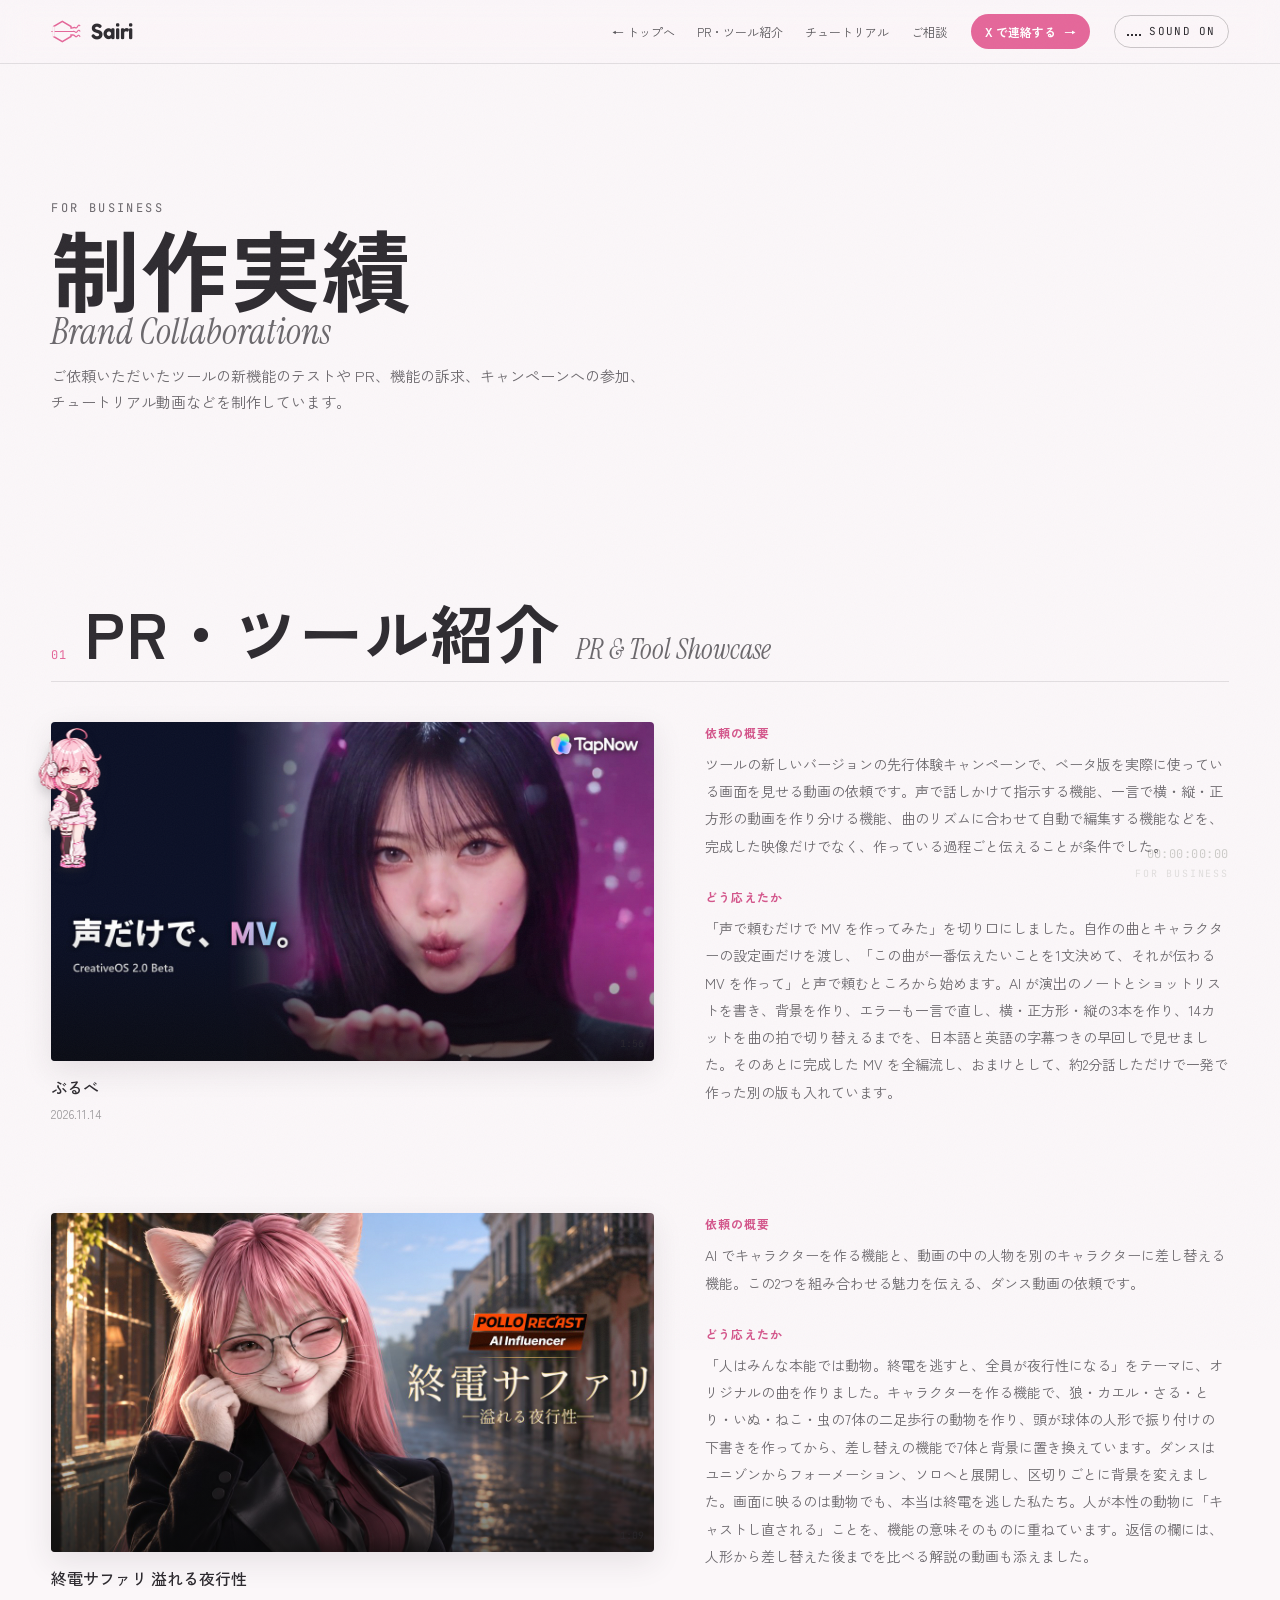
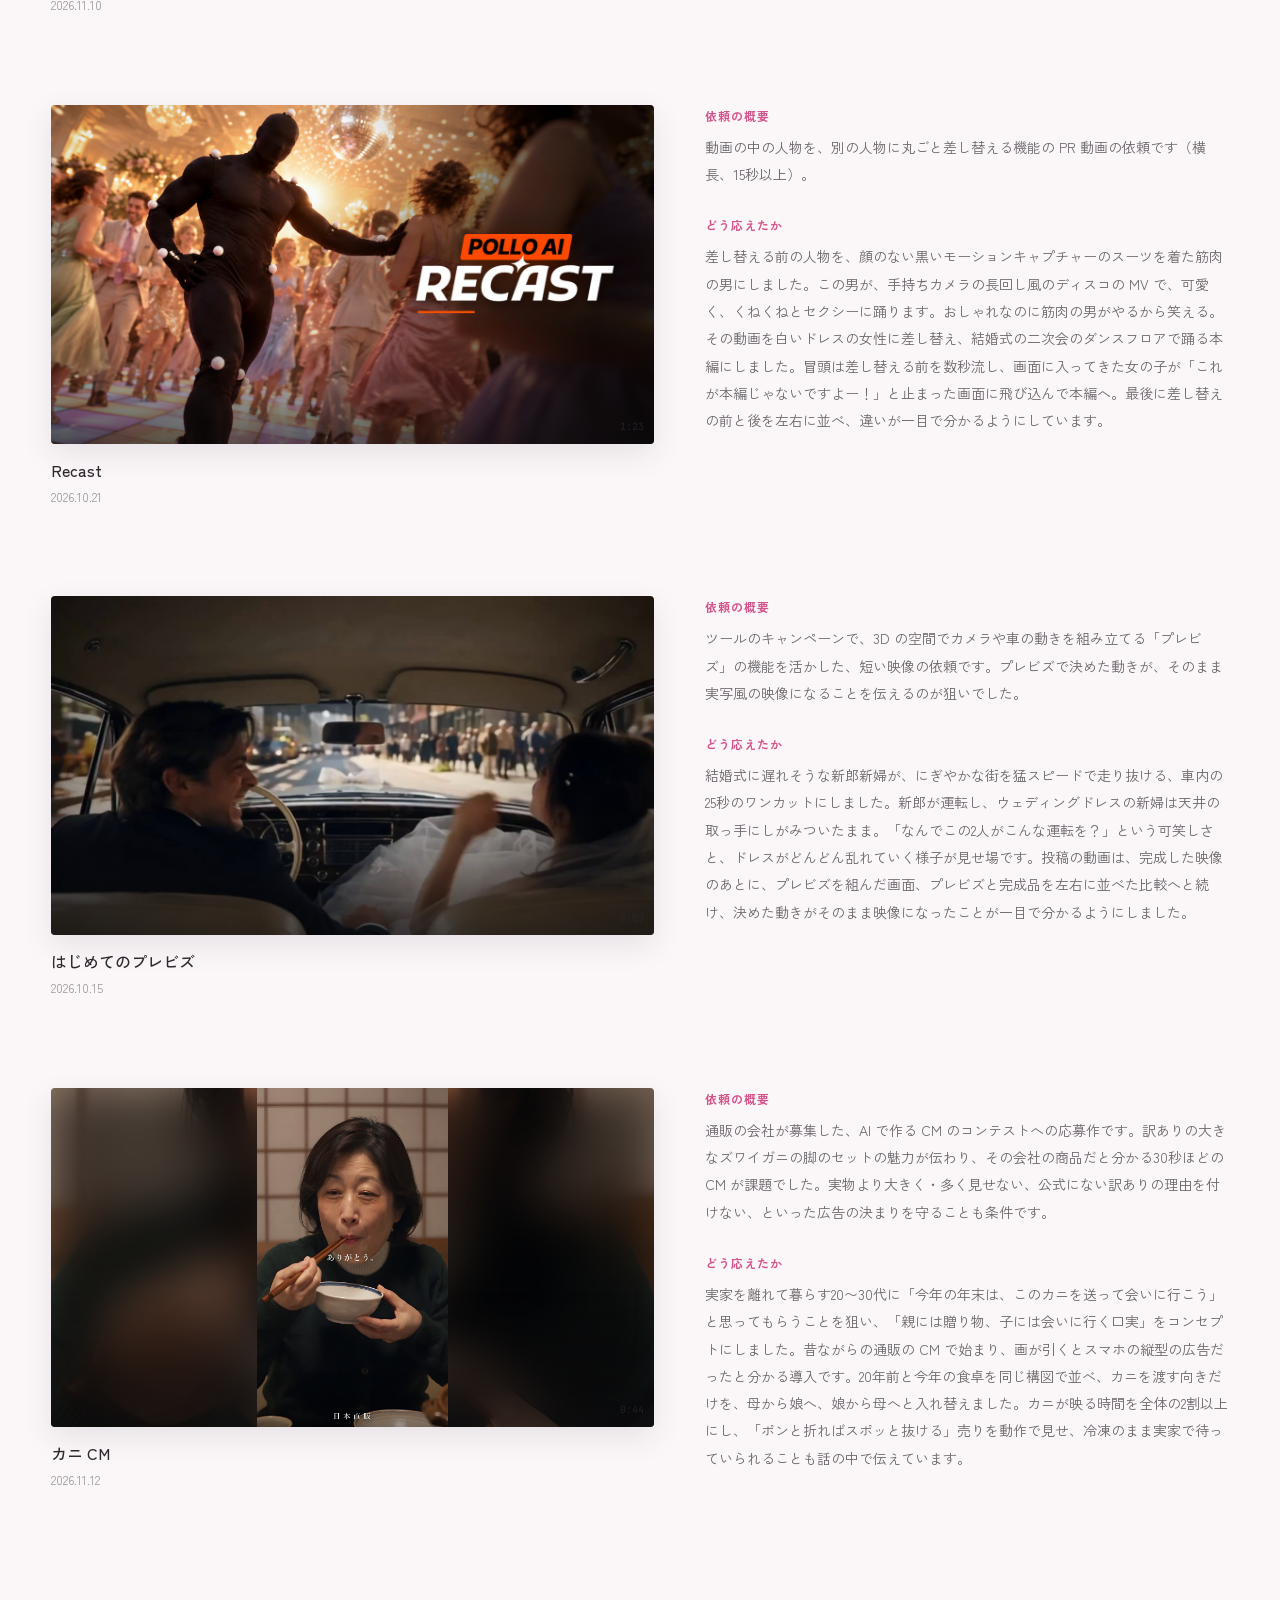
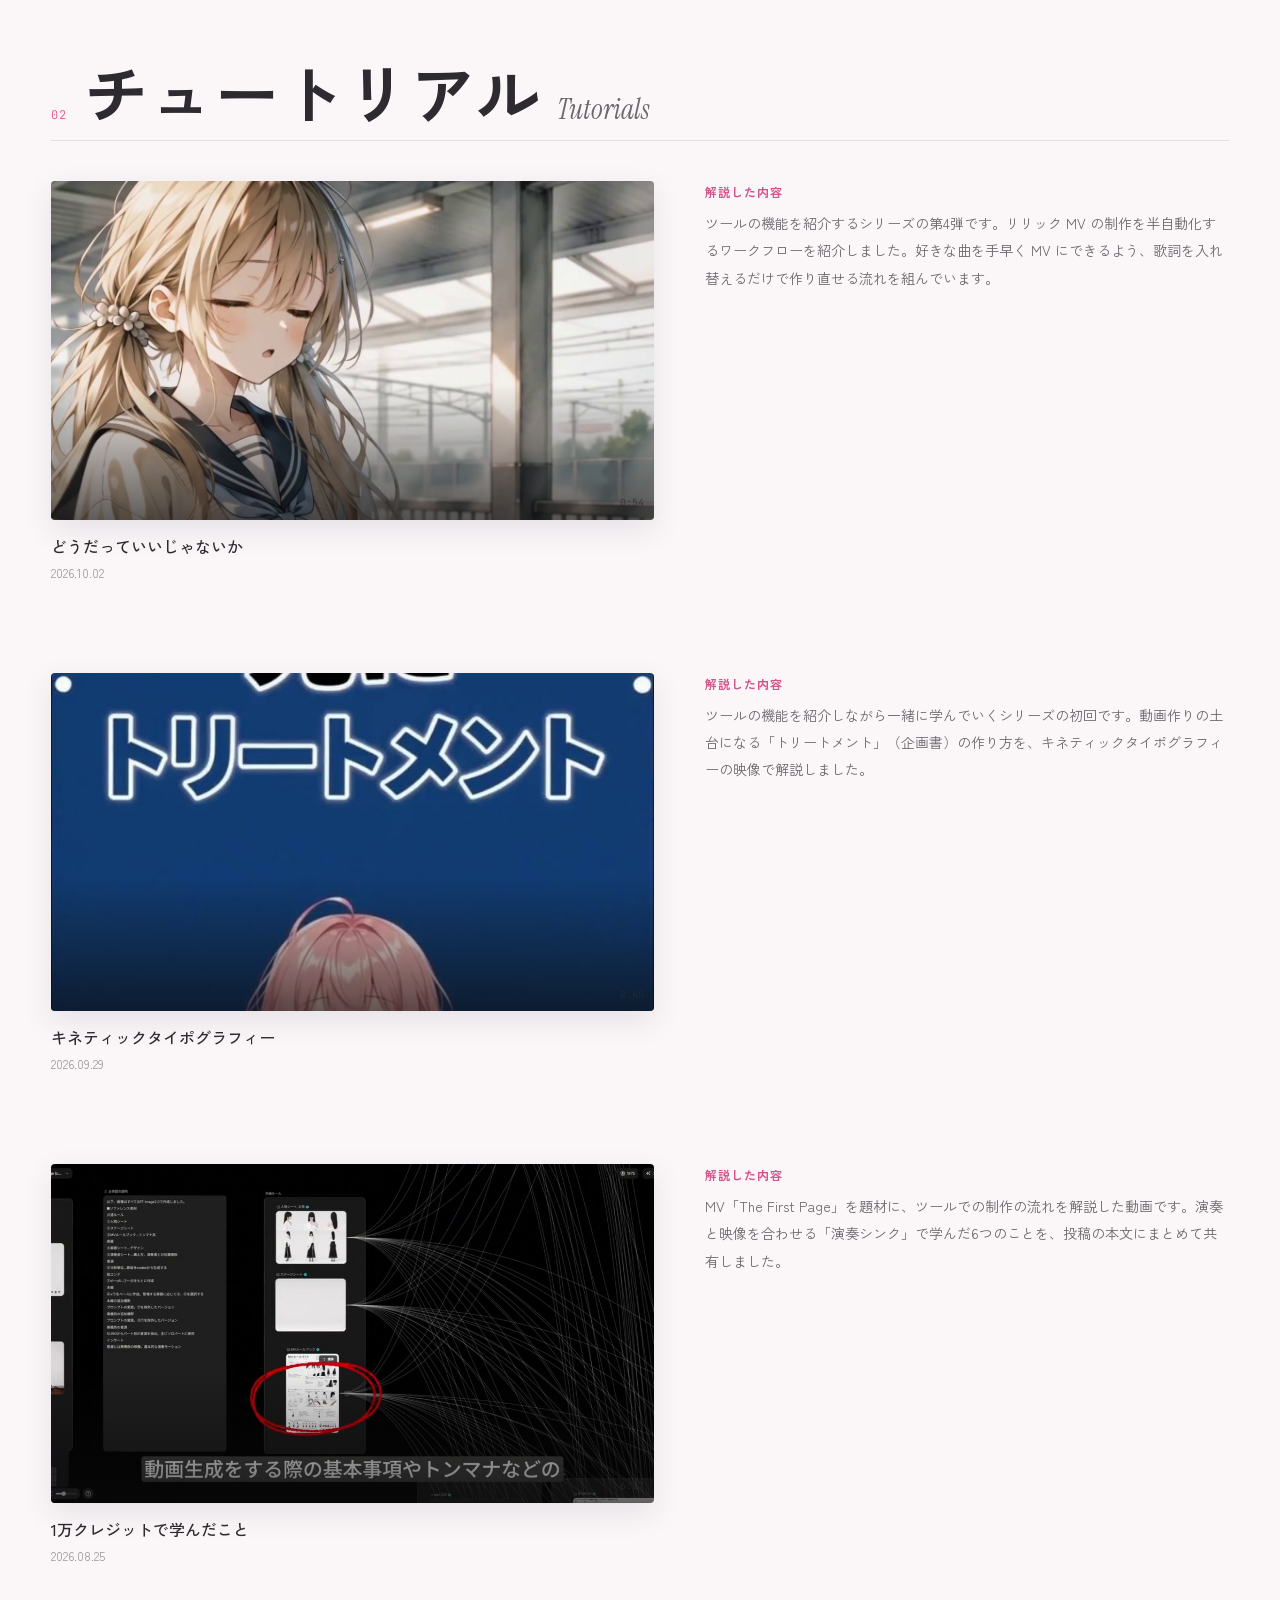
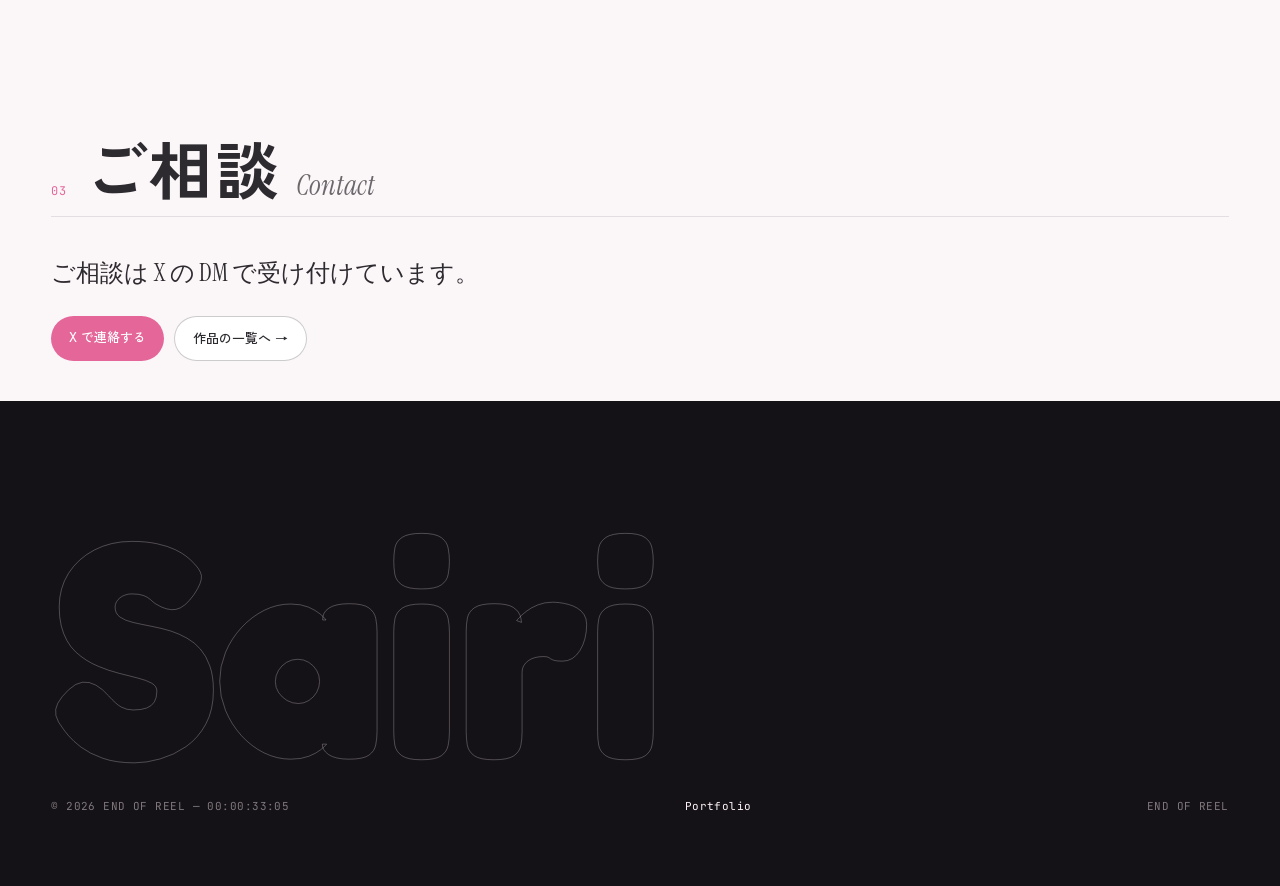
==== commit fcc4c3a5: "アプリの中のブラウザで開かれたら、ふつうのブラウザで開くよう案内する" ====
--- a/business.html
+++ b/business.html
@@ -8,7 +8,7 @@
 <link rel="preconnect" href="https://fonts.googleapis.com">
 <link rel="preconnect" href="https://fonts.gstatic.com" crossorigin>
 <link href="https://fonts.googleapis.com/css2?family=Fredoka:wght@500;600;700&family=Instrument+Serif:ital@0;1&family=JetBrains+Mono:wght@400;500&family=Zen+Kaku+Gothic+New:wght@400;500;700&display=swap" rel="stylesheet">
-<link rel="stylesheet" href="assets/style.css?v=60">
+<link rel="stylesheet" href="assets/style.css?v=61">
 </head>
 <body data-page="business">
 
@@ -69,9 +69,9 @@
   <div class="foot__row mono"><span>© 2026 <span class="js-name">Sairi</span></span><a href="index.html">Portfolio</a><span>END OF REEL</span></div>
 </footer>
 
-<script src="data/site.js?v=60"></script>
-<script src="data/works.js?v=60"></script>
-<script src="assets/app.js?v=60"></script>
-<script src="assets/fx.js?v=60"></script>
+<script src="data/site.js?v=61"></script>
+<script src="data/works.js?v=61"></script>
+<script src="assets/app.js?v=61"></script>
+<script src="assets/fx.js?v=61"></script>
 </body>
 </html>
--- a/assets/style.css
+++ b/assets/style.css
@@ -770,3 +770,11 @@
 .post-modal__body .twitter-tweet{margin:0 auto!important}
 .post-modal__wait{color:rgba(255,240,246,.6);font-size:13px;margin-top:30px}
 html.no-scroll,html.no-scroll body{overflow:hidden}
+
+.inapp{position:fixed;left:10px;right:10px;bottom:max(10px,env(safe-area-inset-bottom));z-index:110;background:#FFF4F8;color:#2E2B30;border:1px solid rgba(229,103,154,.4);border-radius:14px;box-shadow:0 12px 30px rgba(46,43,48,.25);padding:12px 12px 12px 14px;display:flex;flex-wrap:wrap;align-items:center;gap:8px 10px}
+.inapp__text{margin:0;flex:1 1 200px;font-size:13px;line-height:1.6;font-weight:700}
+.inapp__btns{display:flex;align-items:center;gap:8px}
+.inapp__btn{background:var(--pink);color:#fff;font-size:12px;font-weight:700;padding:9px 14px;border-radius:999px;white-space:nowrap}
+.inapp__close{width:32px;height:32px;border-radius:50%;background:rgba(46,43,48,.08);font-size:18px;line-height:1}
+.inapp__ua{flex-basis:100%;margin:4px 0 0;font-size:10px;color:rgba(46,43,48,.6);word-break:break-all}
+html.has-inapp .dock{bottom:96px}
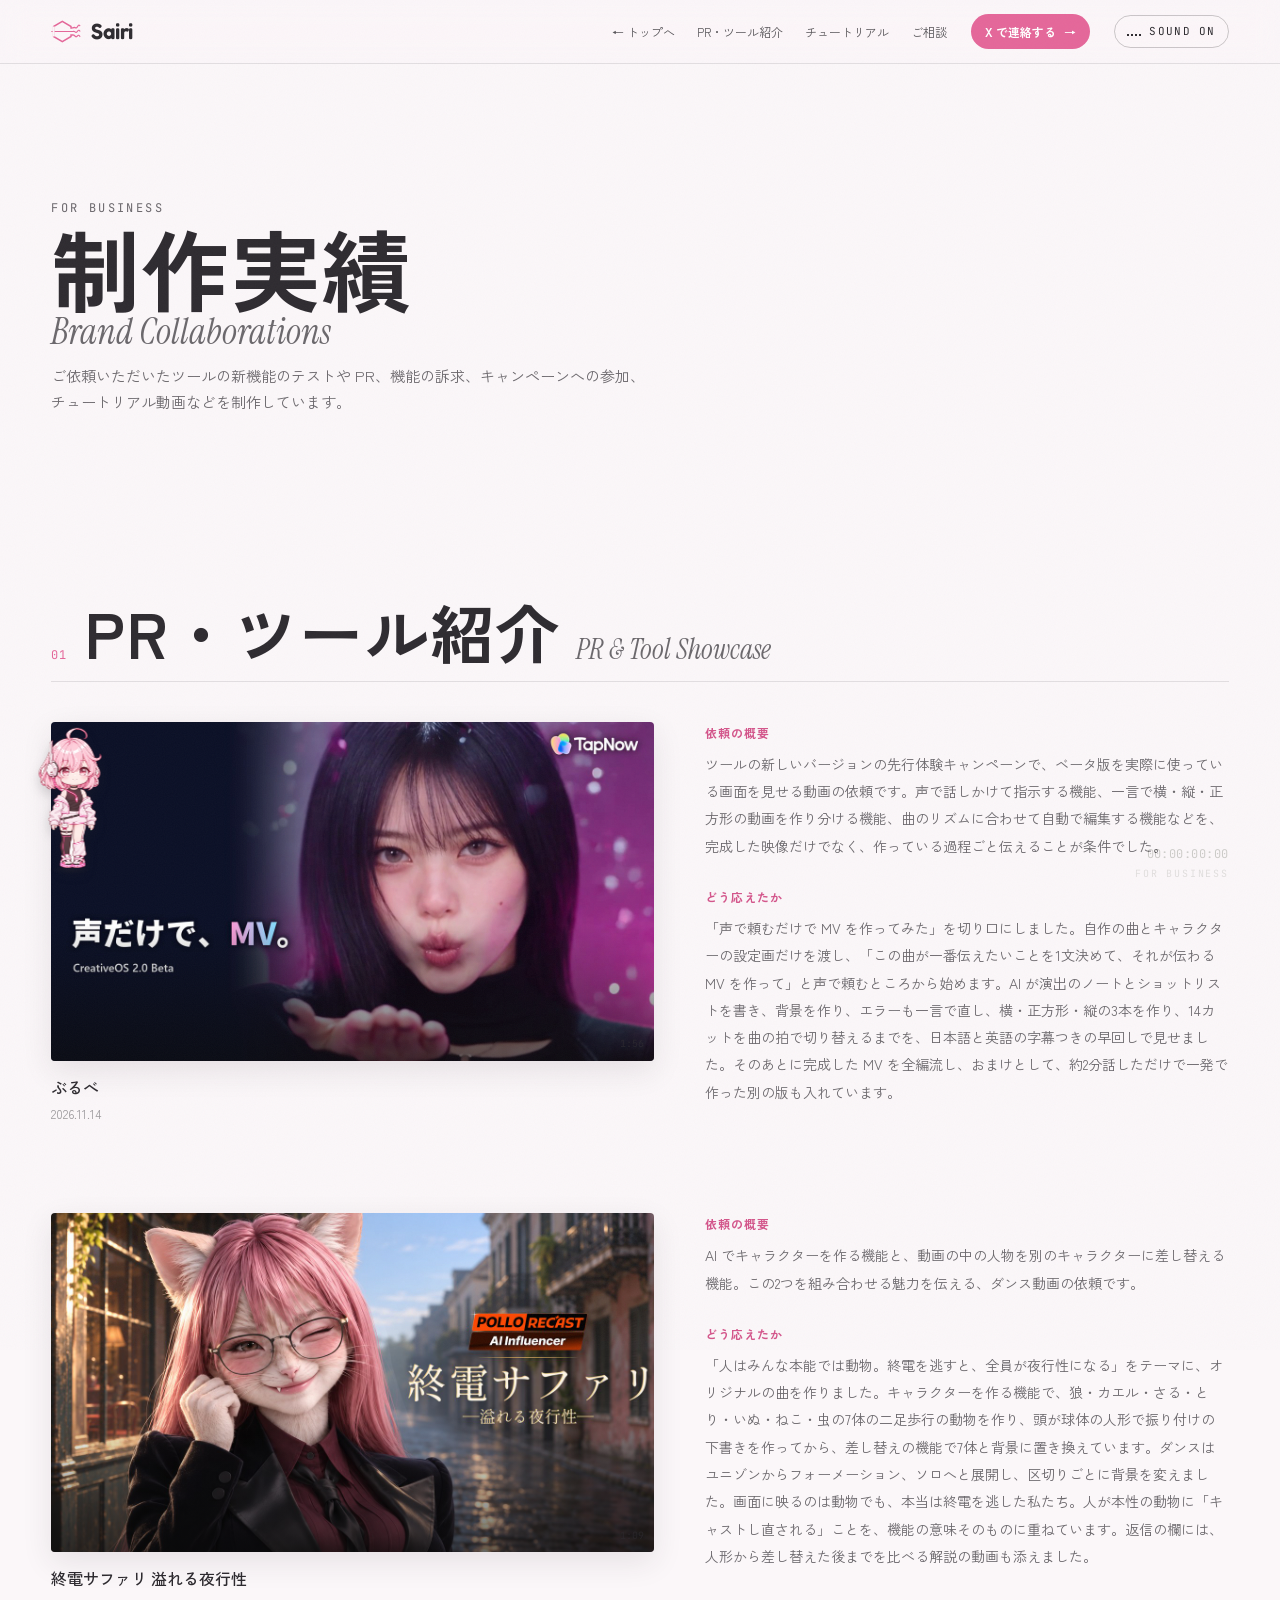
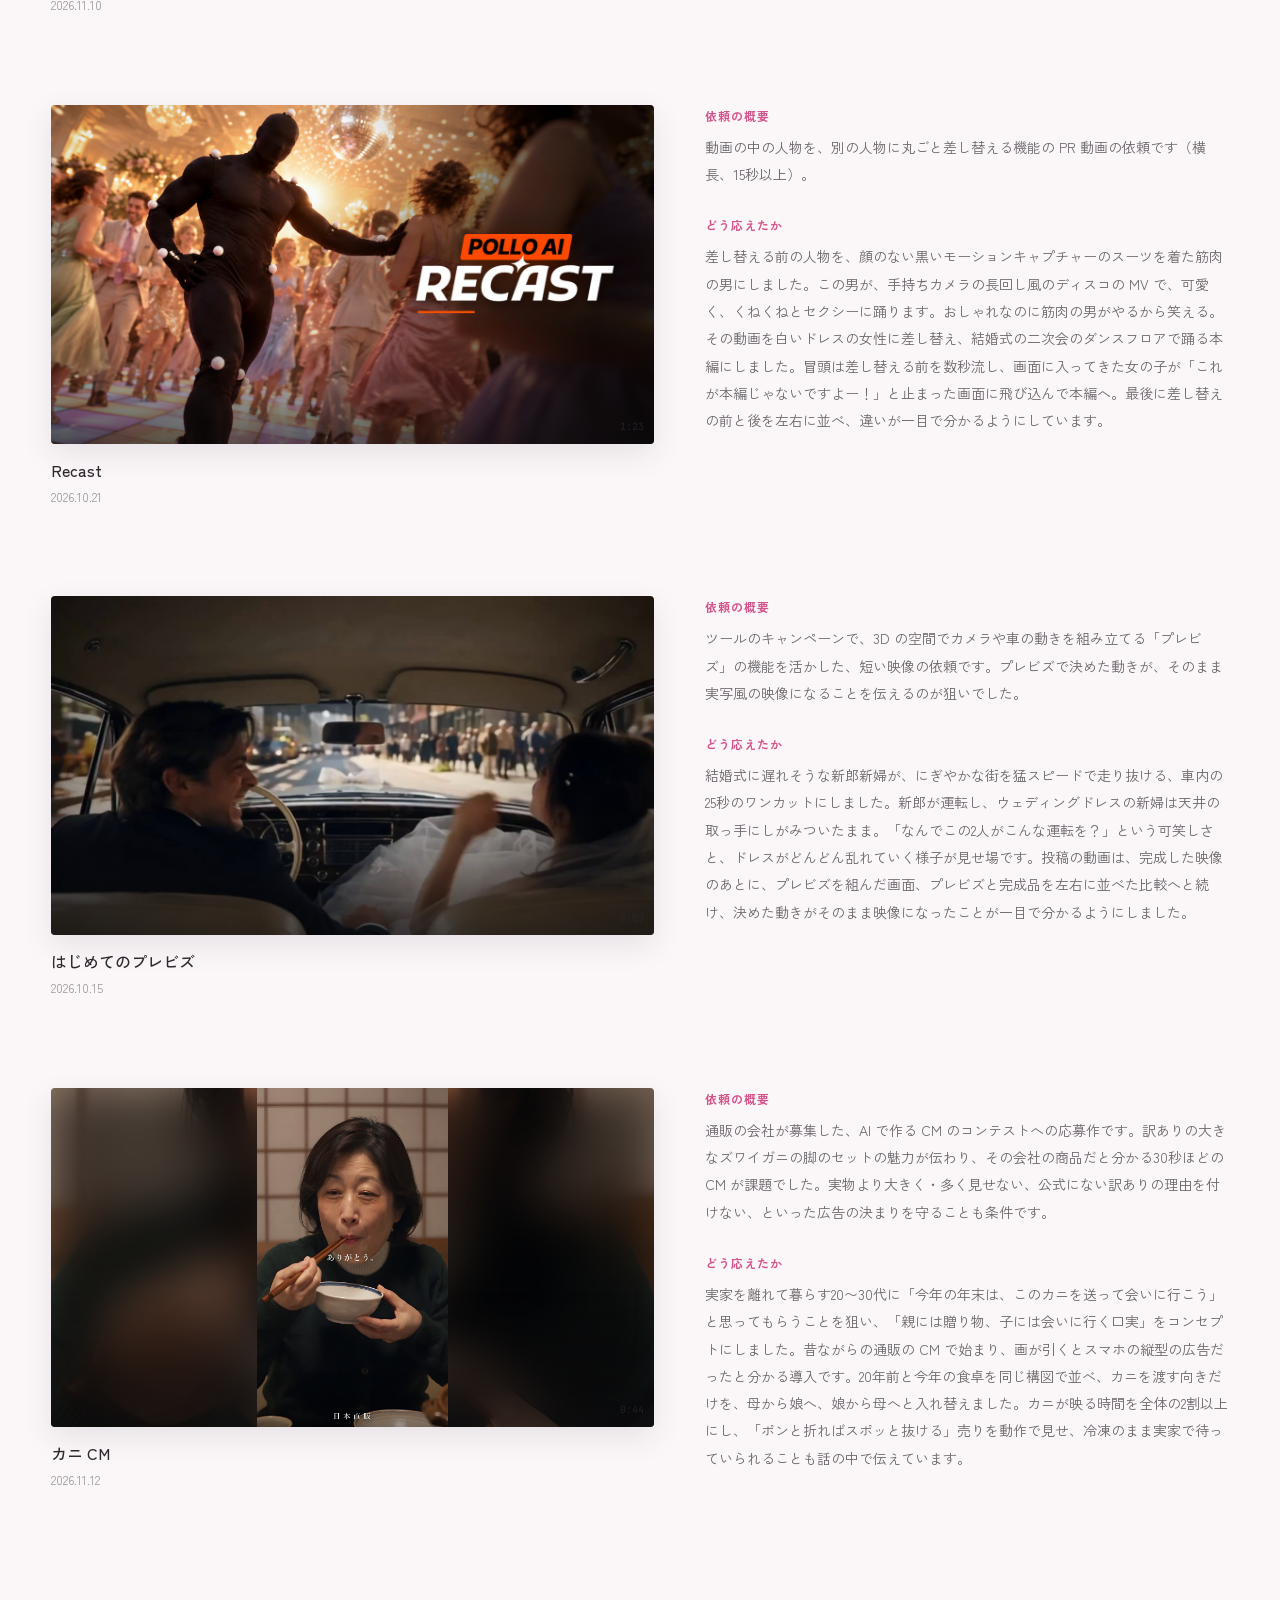
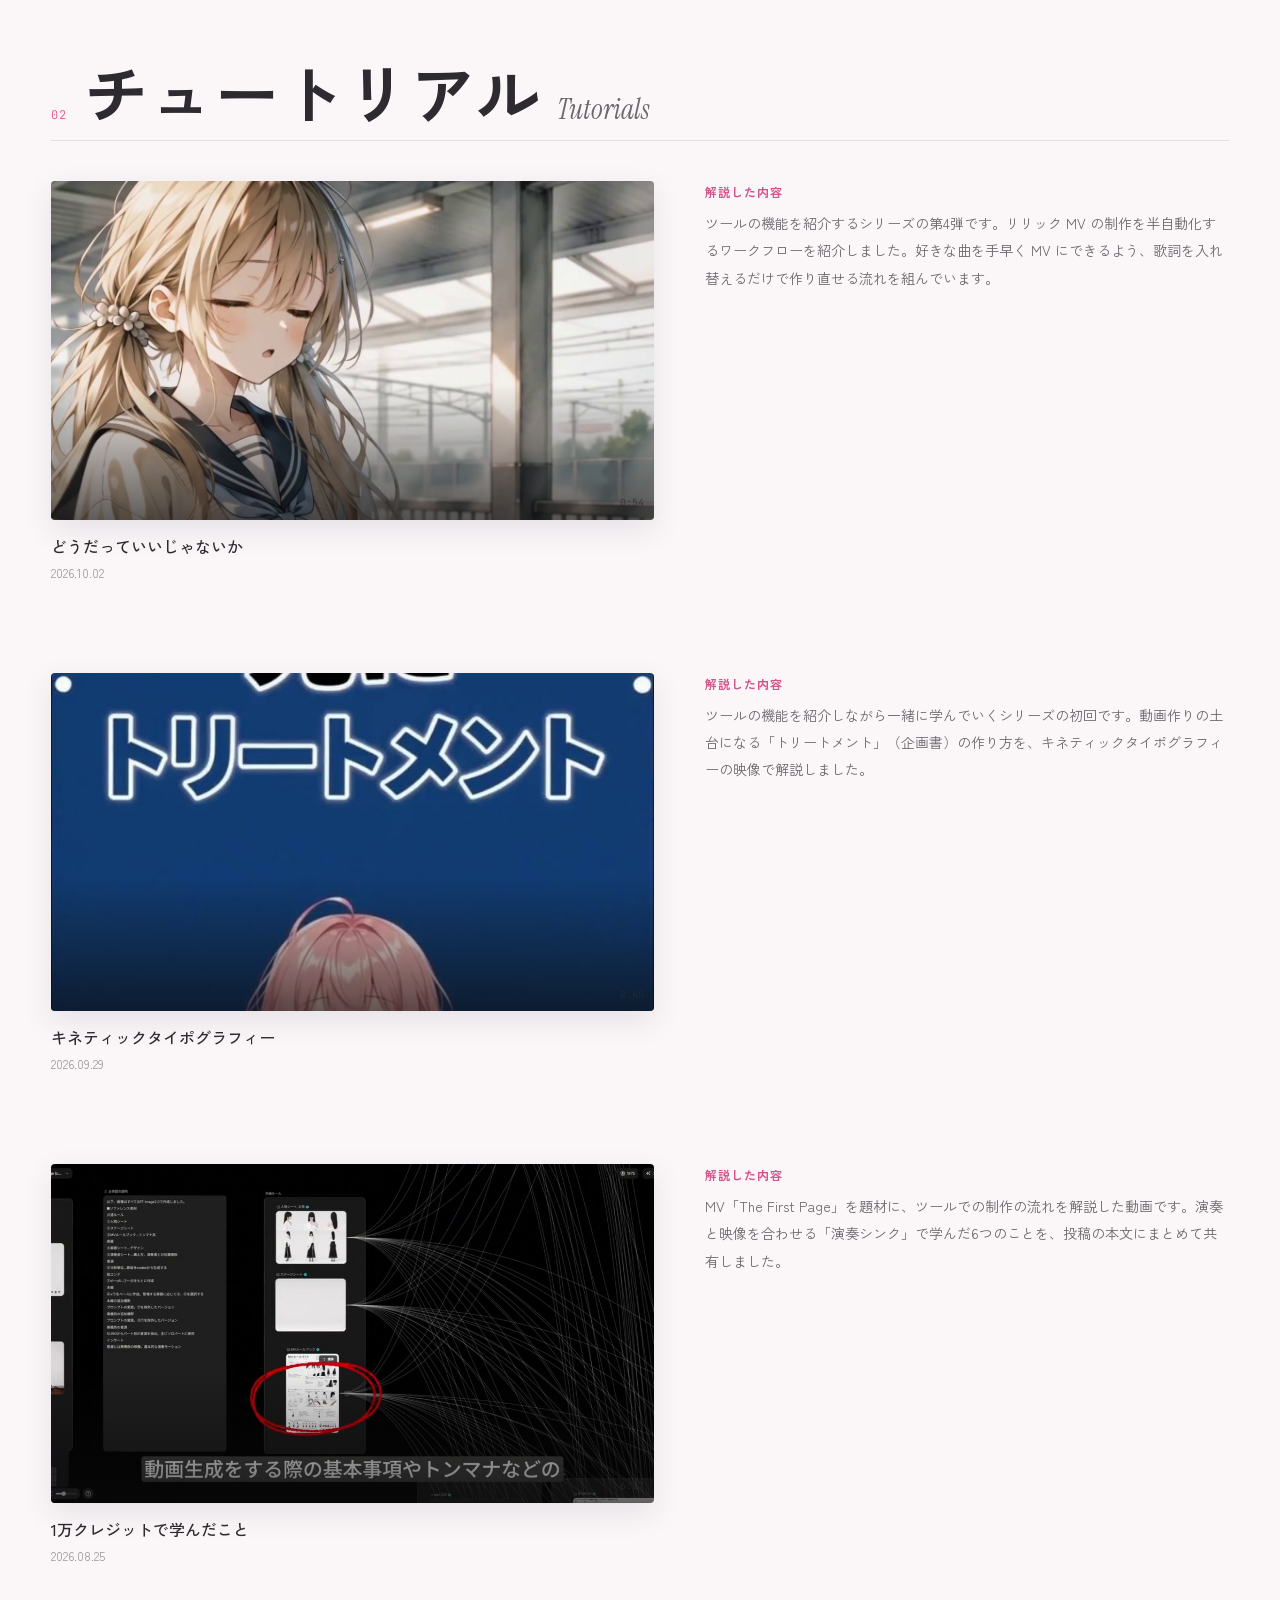
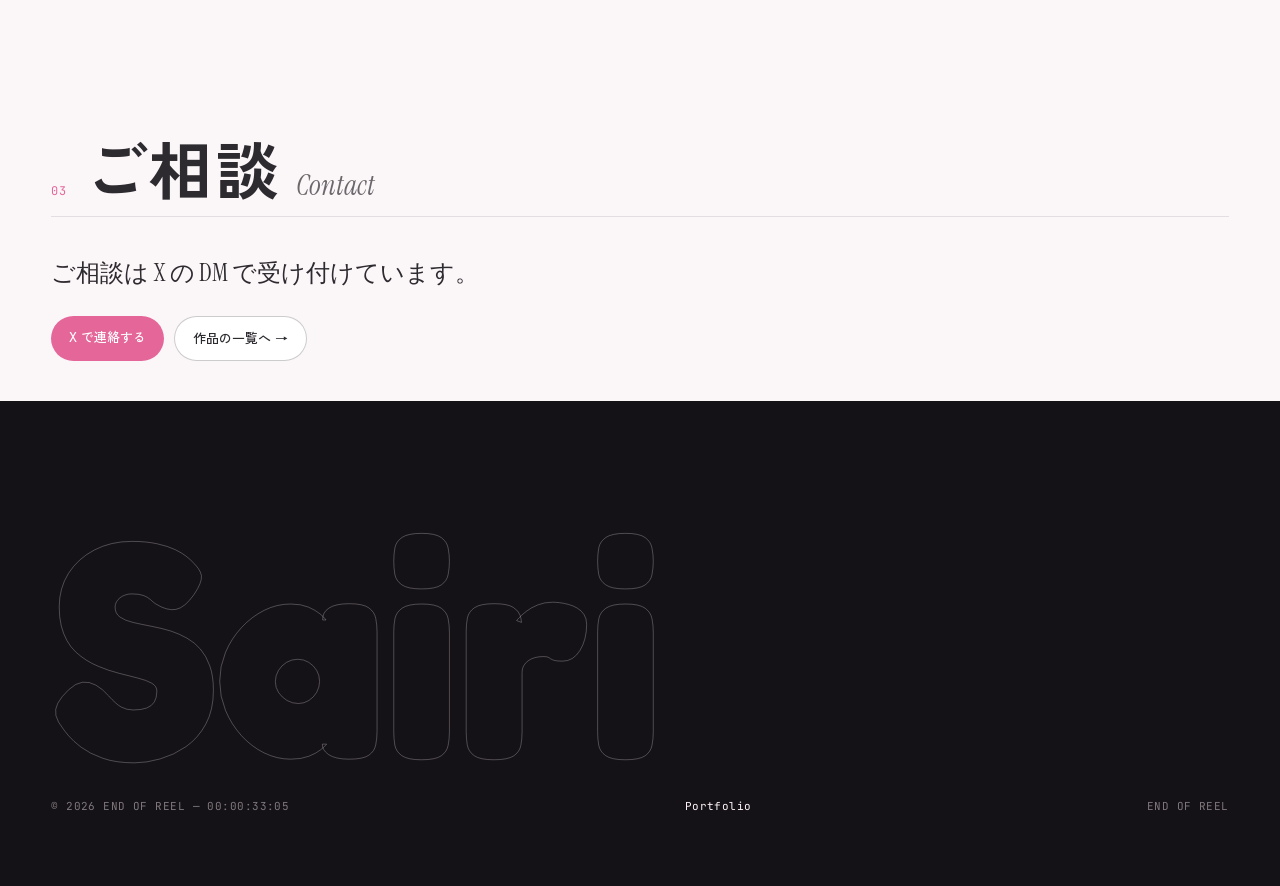
==== commit 98fbc3c8: "スマホ：真ん中に少しとどまった1本だけ流し、外れたら読み込みも打ち切る（作品一覧の渋滞）" ====
--- a/business.html
+++ b/business.html
@@ -8,7 +8,7 @@
 <link rel="preconnect" href="https://fonts.googleapis.com">
 <link rel="preconnect" href="https://fonts.gstatic.com" crossorigin>
 <link href="https://fonts.googleapis.com/css2?family=Fredoka:wght@500;600;700&family=Instrument+Serif:ital@0;1&family=JetBrains+Mono:wght@400;500&family=Zen+Kaku+Gothic+New:wght@400;500;700&display=swap" rel="stylesheet">
-<link rel="stylesheet" href="assets/style.css?v=61">
+<link rel="stylesheet" href="assets/style.css?v=63">
 </head>
 <body data-page="business">
 
@@ -69,9 +69,9 @@
   <div class="foot__row mono"><span>© 2026 <span class="js-name">Sairi</span></span><a href="index.html">Portfolio</a><span>END OF REEL</span></div>
 </footer>
 
-<script src="data/site.js?v=61"></script>
-<script src="data/works.js?v=61"></script>
-<script src="assets/app.js?v=61"></script>
-<script src="assets/fx.js?v=61"></script>
+<script src="data/site.js?v=63"></script>
+<script src="data/works.js?v=63"></script>
+<script src="assets/app.js?v=63"></script>
+<script src="assets/fx.js?v=63"></script>
 </body>
 </html>
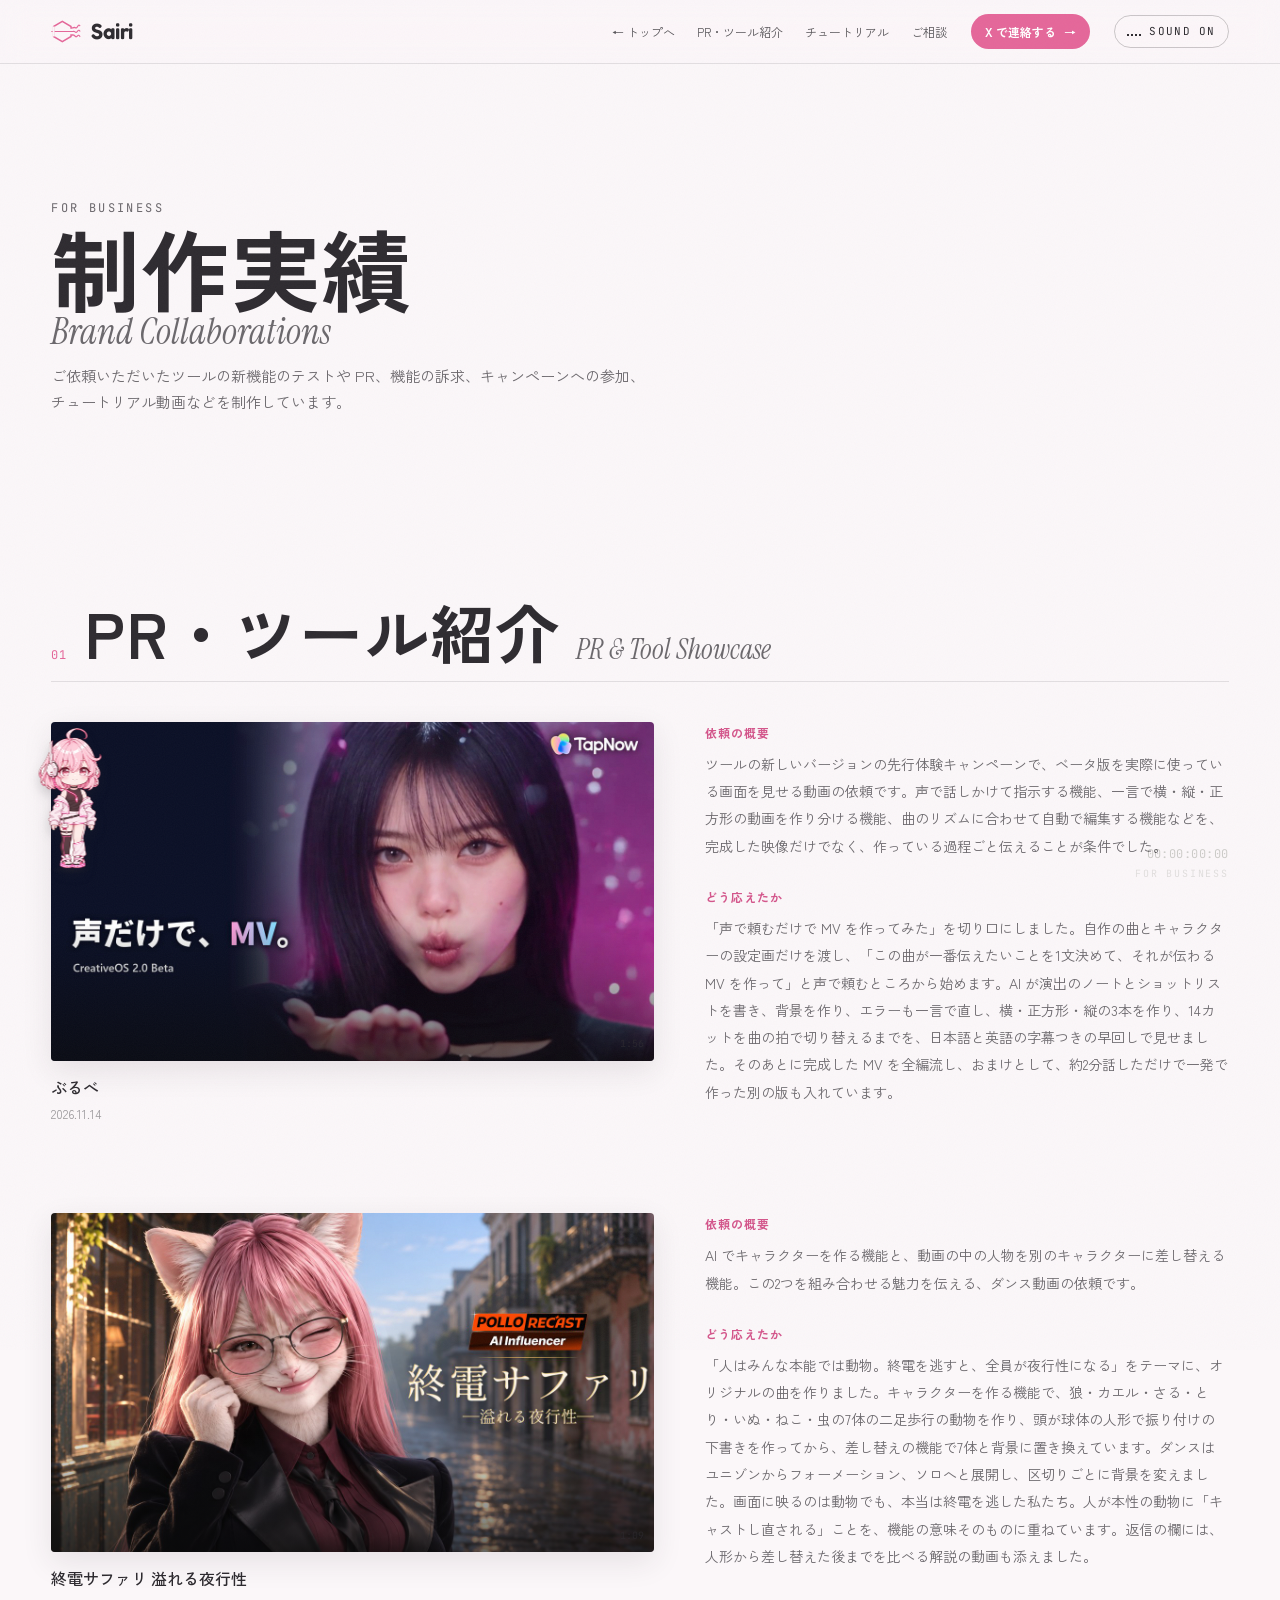
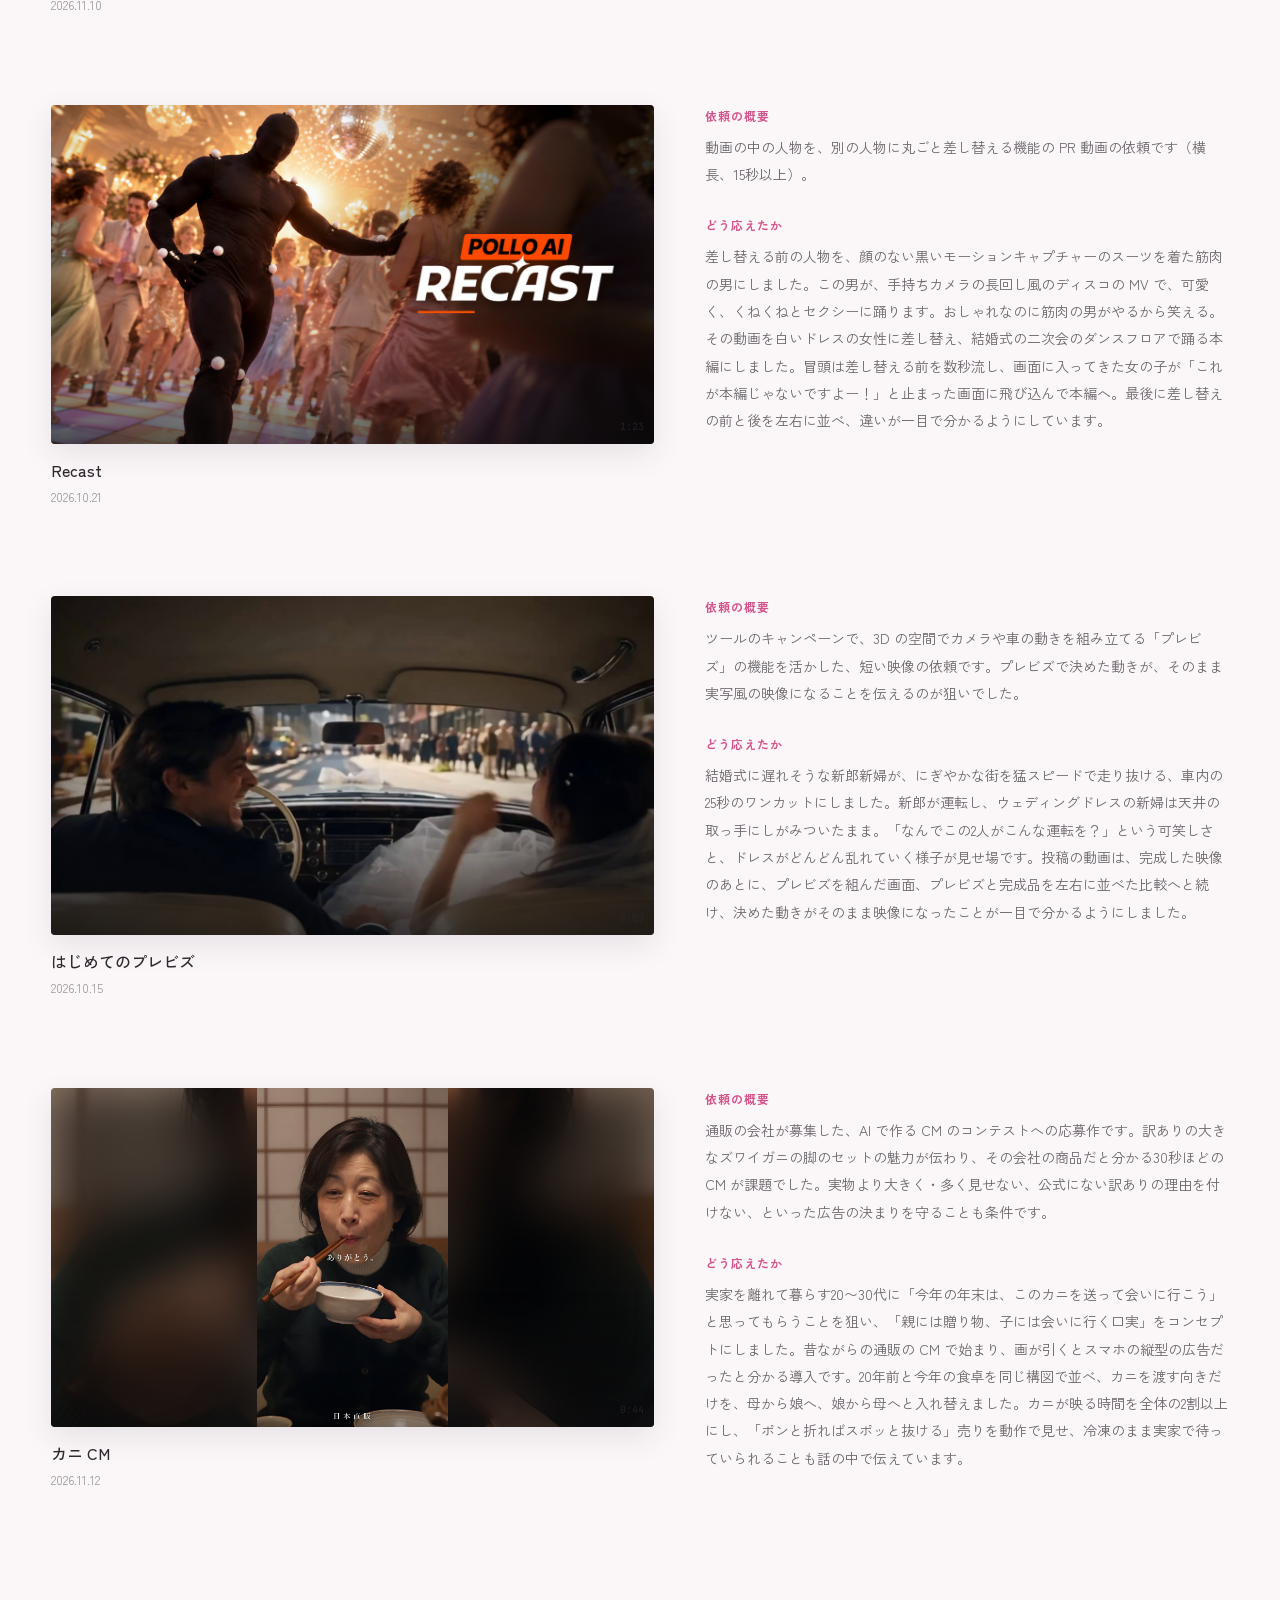
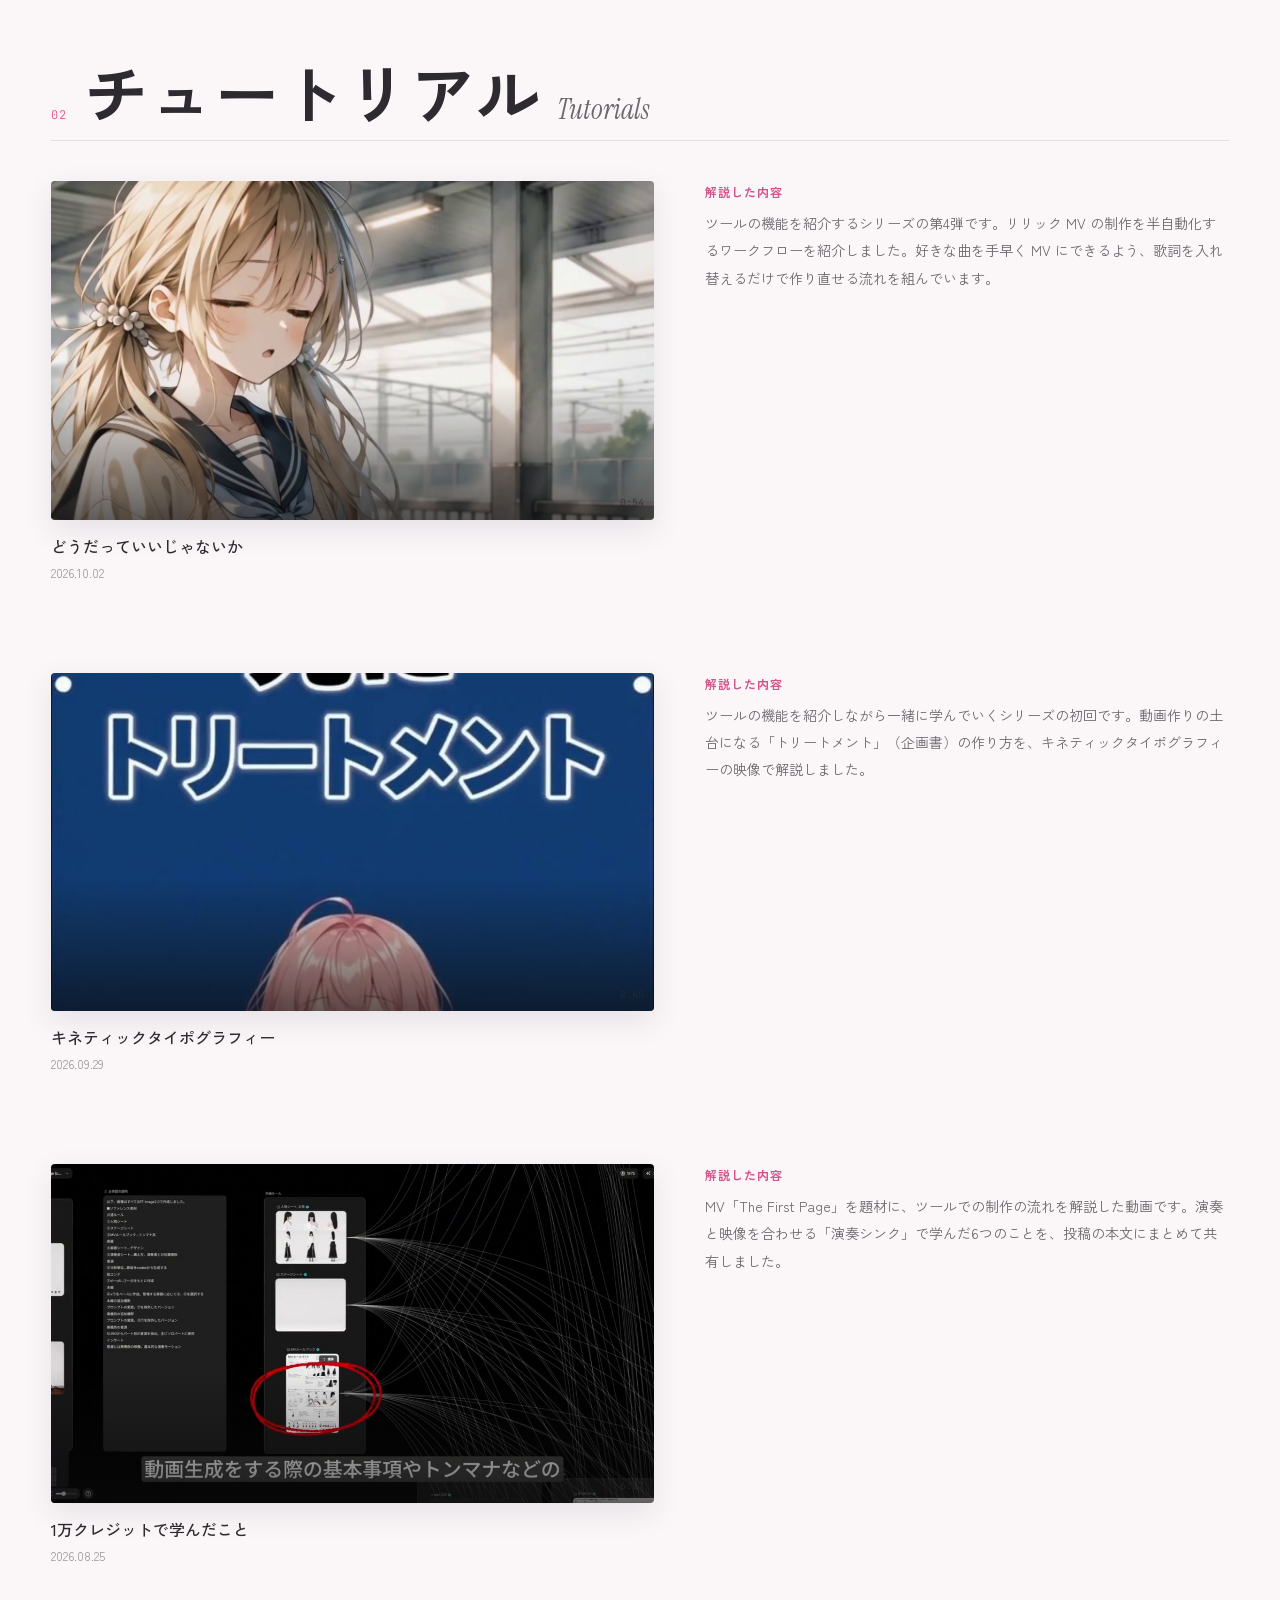
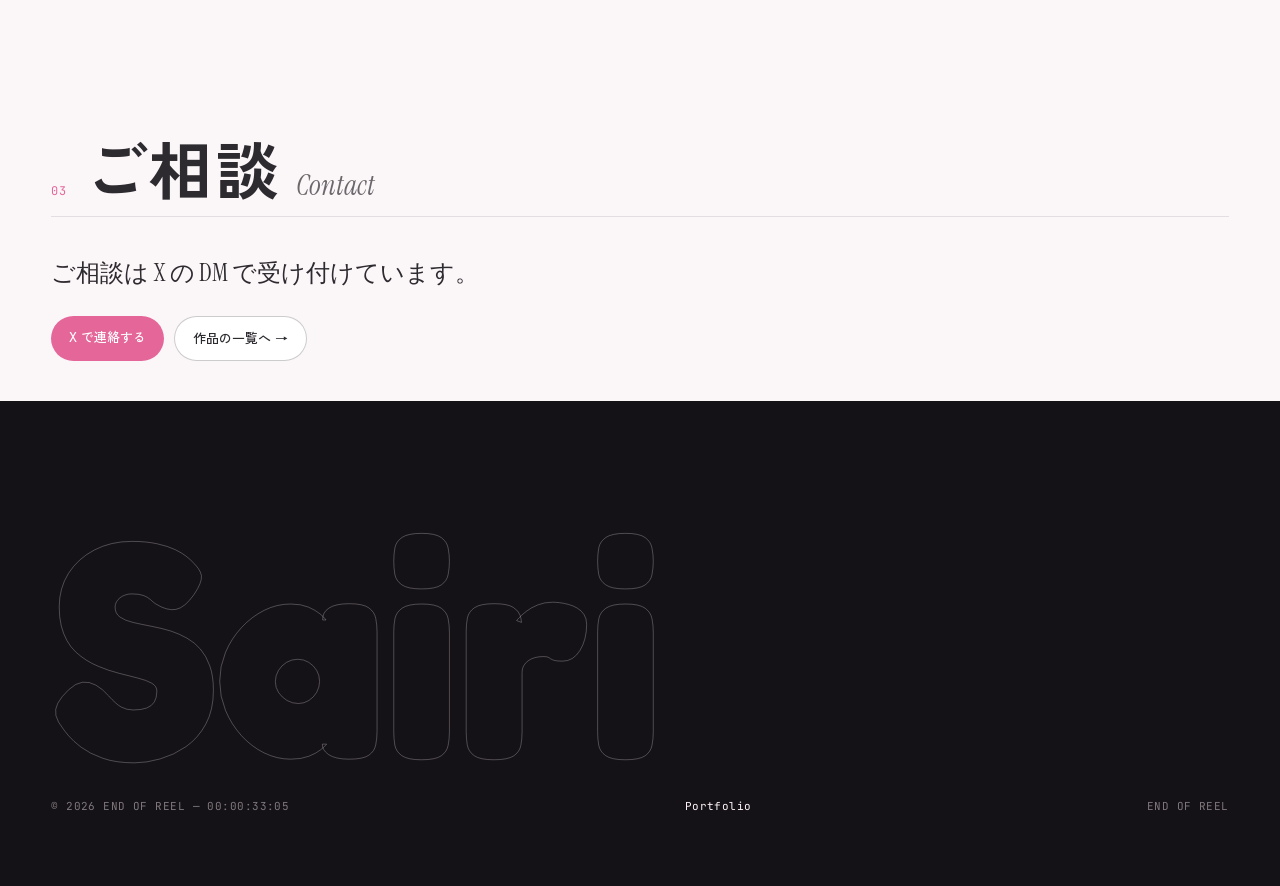
==== commit 4fd479d5: "スマホ：再生機を1つにして移し替え、横にスクロールしても映像と音が一緒に始まるように" ====
--- a/business.html
+++ b/business.html
@@ -8,7 +8,7 @@
 <link rel="preconnect" href="https://fonts.googleapis.com">
 <link rel="preconnect" href="https://fonts.gstatic.com" crossorigin>
 <link href="https://fonts.googleapis.com/css2?family=Fredoka:wght@500;600;700&family=Instrument+Serif:ital@0;1&family=JetBrains+Mono:wght@400;500&family=Zen+Kaku+Gothic+New:wght@400;500;700&display=swap" rel="stylesheet">
-<link rel="stylesheet" href="assets/style.css?v=63">
+<link rel="stylesheet" href="assets/style.css?v=64">
 </head>
 <body data-page="business">
 
@@ -69,9 +69,9 @@
   <div class="foot__row mono"><span>© 2026 <span class="js-name">Sairi</span></span><a href="index.html">Portfolio</a><span>END OF REEL</span></div>
 </footer>
 
-<script src="data/site.js?v=63"></script>
-<script src="data/works.js?v=63"></script>
-<script src="assets/app.js?v=63"></script>
-<script src="assets/fx.js?v=63"></script>
+<script src="data/site.js?v=64"></script>
+<script src="data/works.js?v=64"></script>
+<script src="assets/app.js?v=64"></script>
+<script src="assets/fx.js?v=64"></script>
 </body>
 </html>
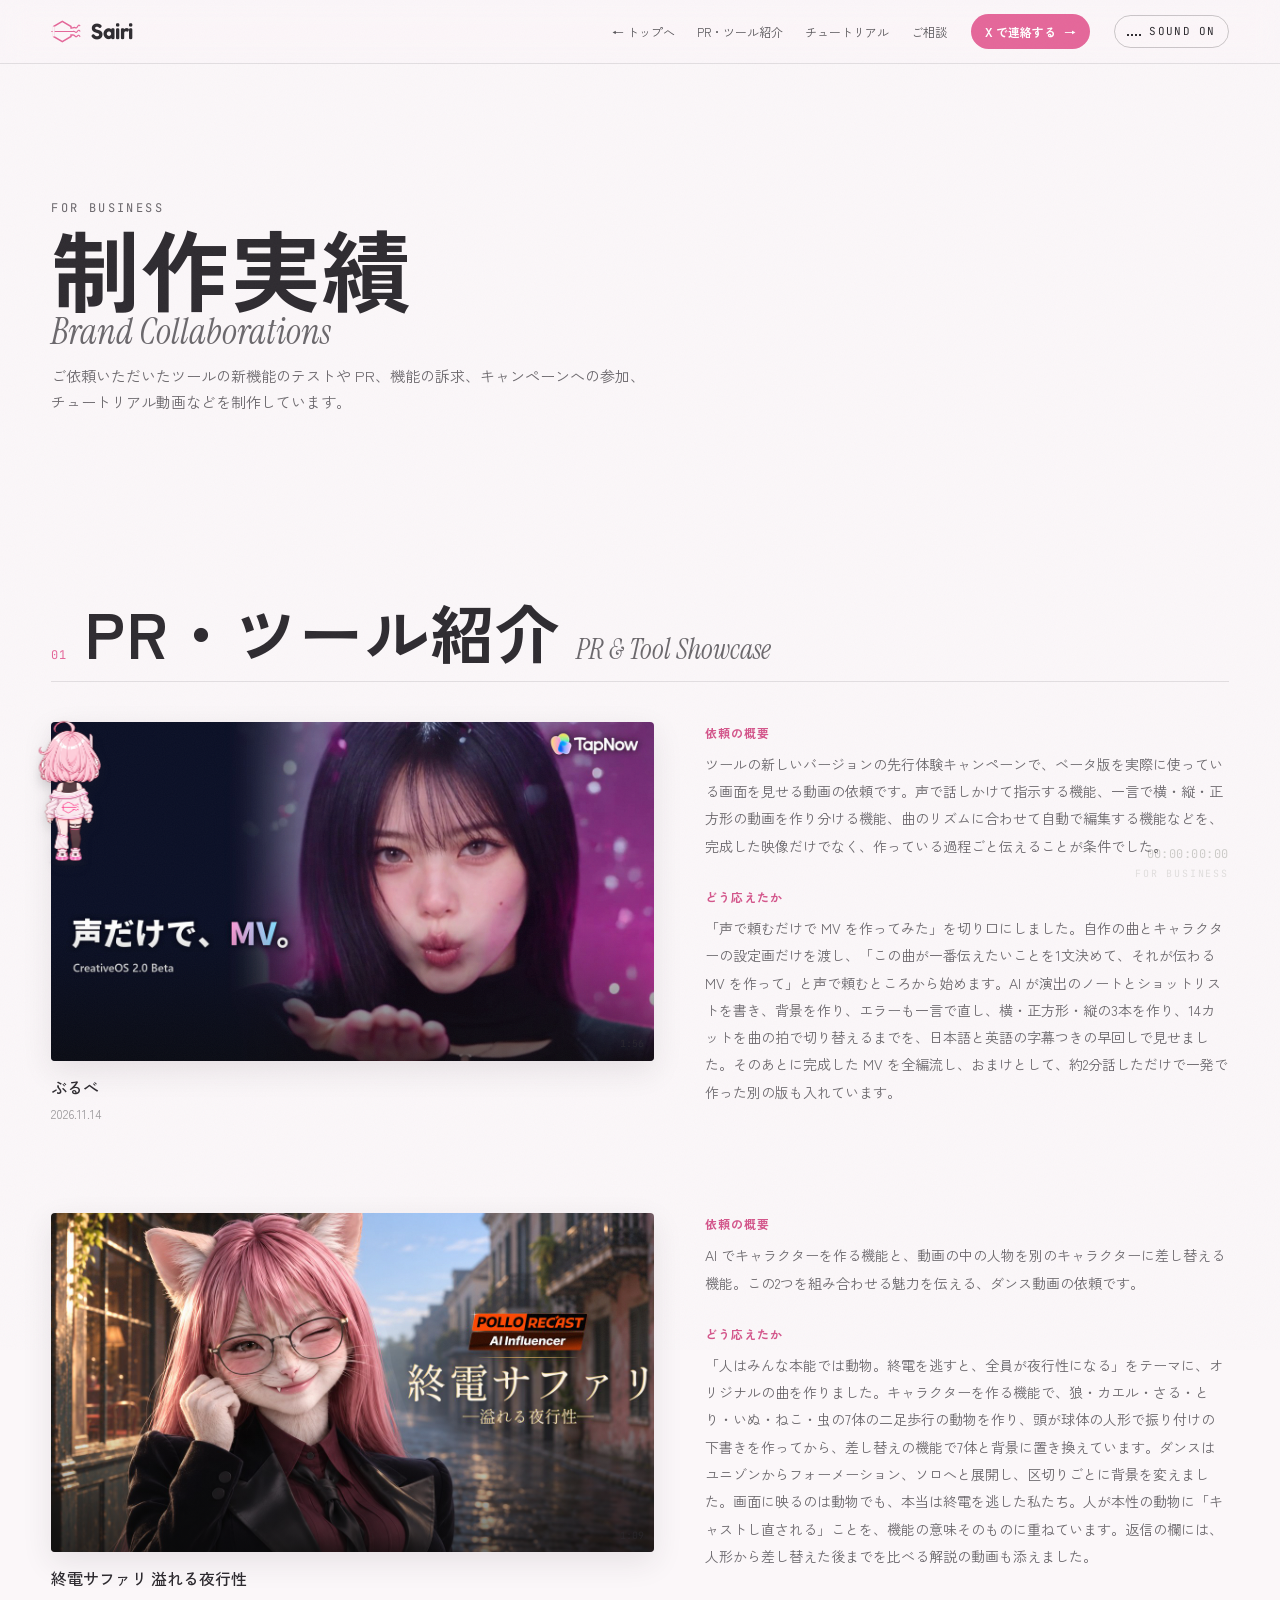
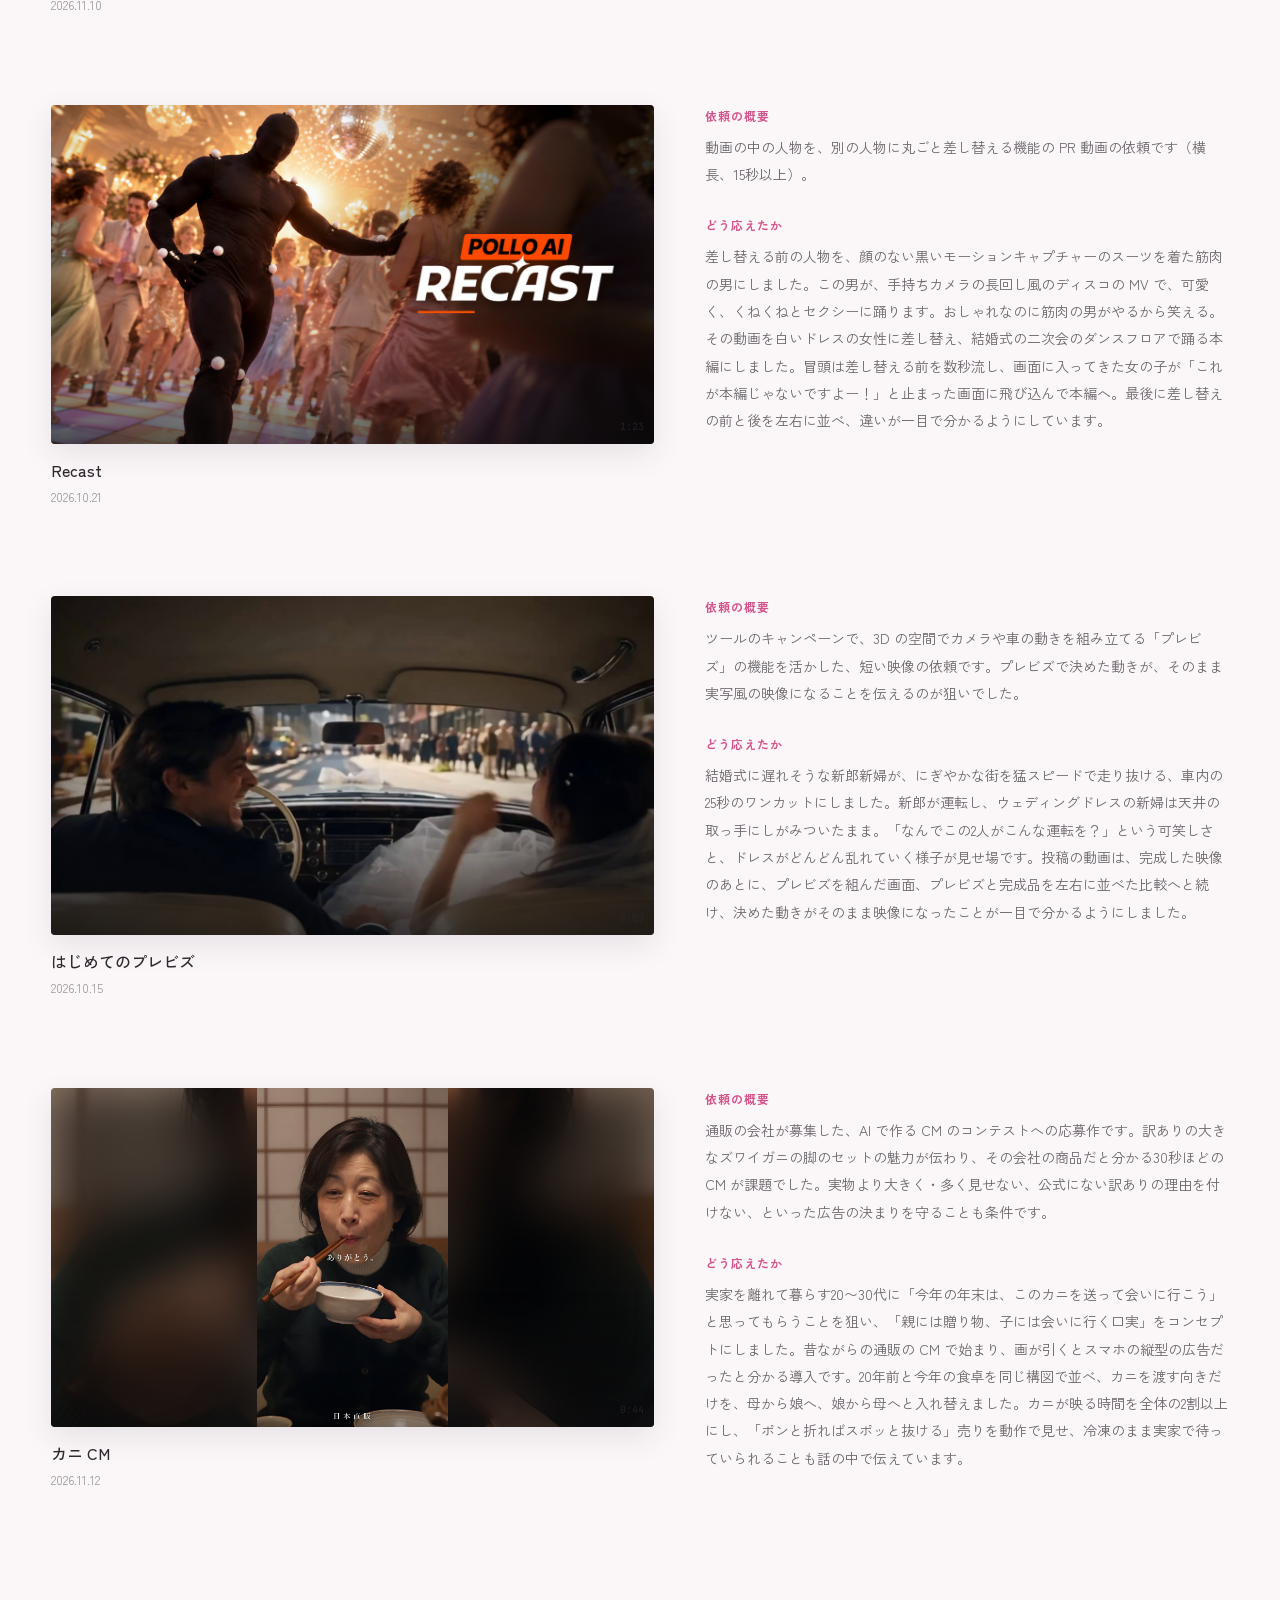
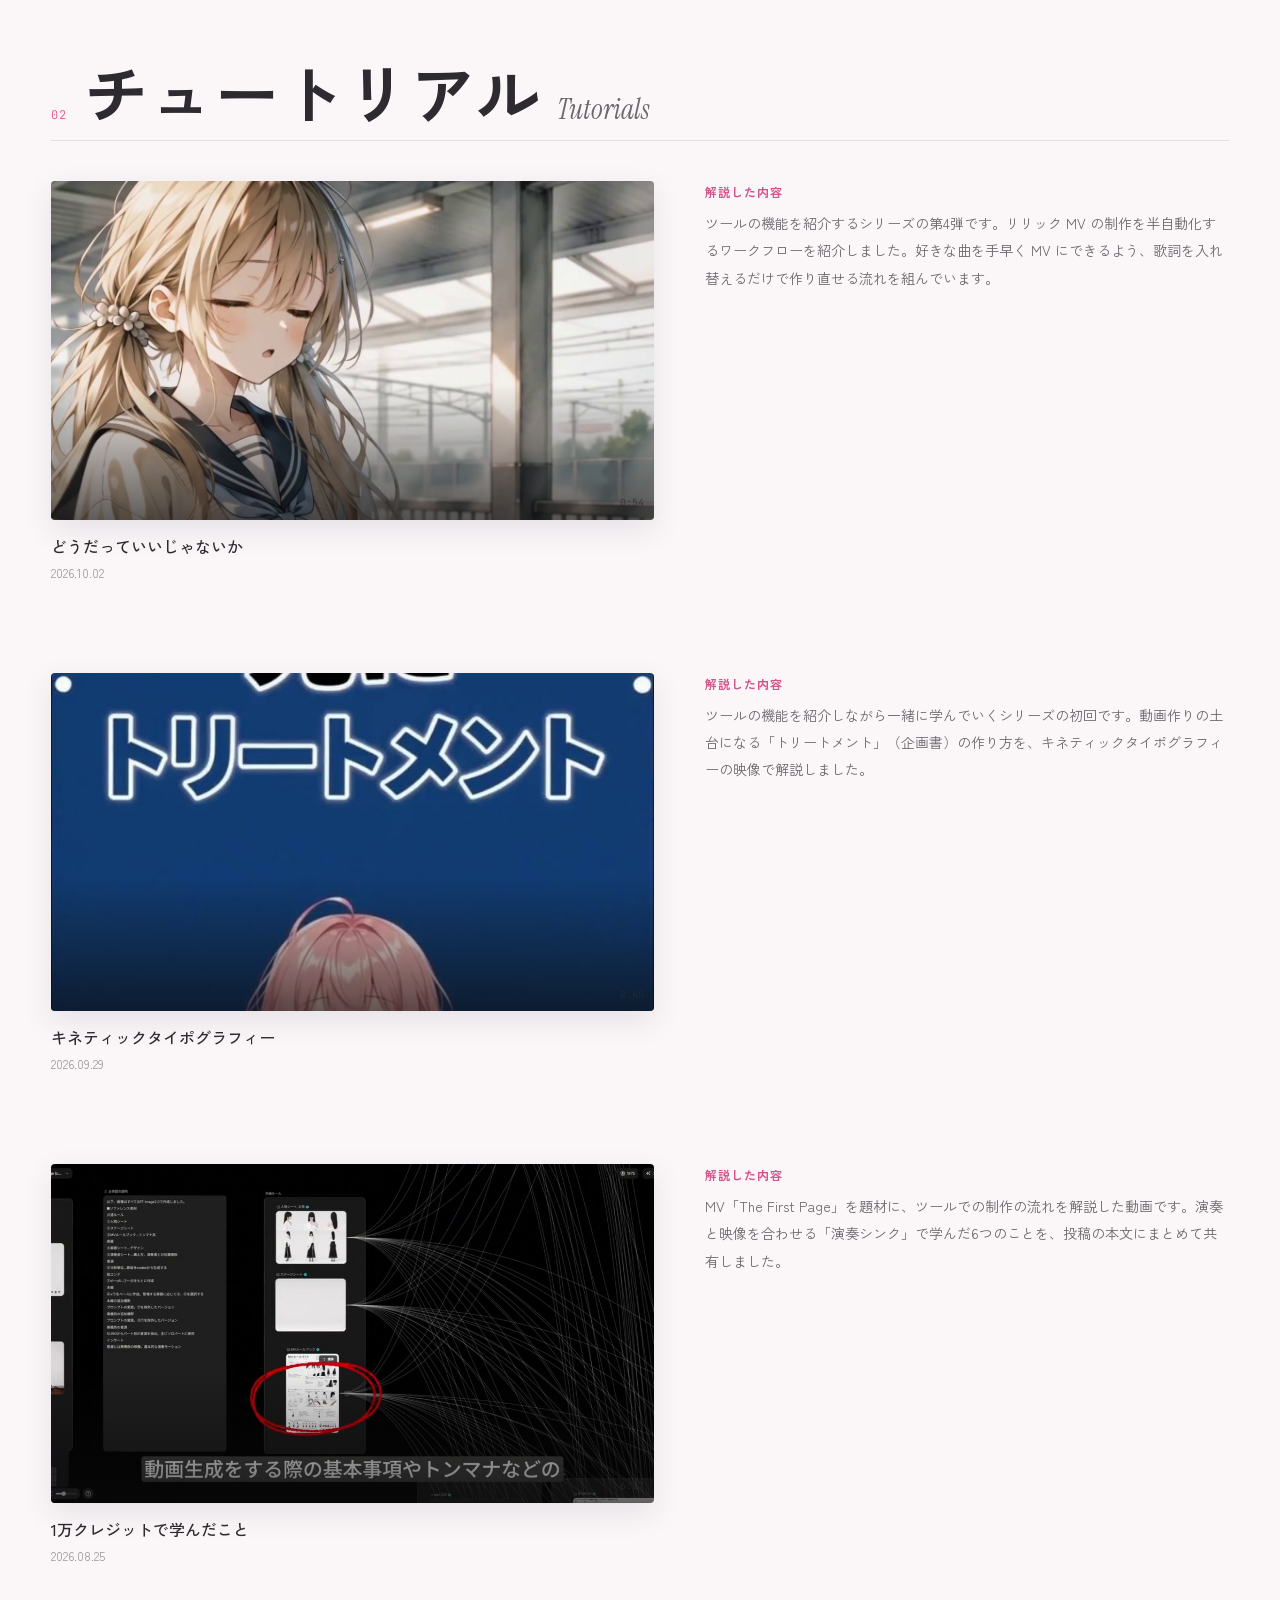
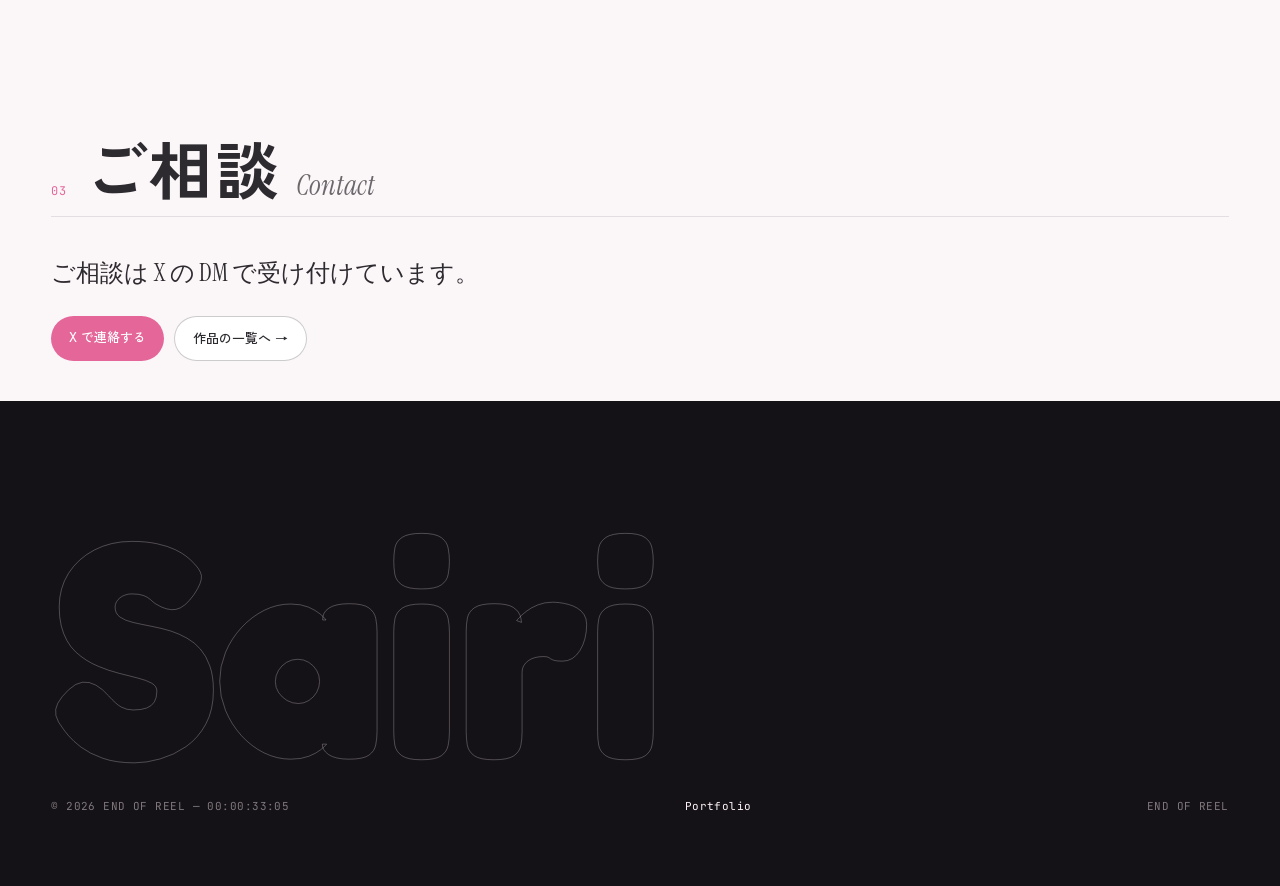
==== commit 7a37b8ff: "動画の読み込み中に、カードの真ん中に回る印を出す" ====
--- a/business.html
+++ b/business.html
@@ -8,7 +8,7 @@
 <link rel="preconnect" href="https://fonts.googleapis.com">
 <link rel="preconnect" href="https://fonts.gstatic.com" crossorigin>
 <link href="https://fonts.googleapis.com/css2?family=Fredoka:wght@500;600;700&family=Instrument+Serif:ital@0;1&family=JetBrains+Mono:wght@400;500&family=Zen+Kaku+Gothic+New:wght@400;500;700&display=swap" rel="stylesheet">
-<link rel="stylesheet" href="assets/style.css?v=64">
+<link rel="stylesheet" href="assets/style.css?v=65">
 </head>
 <body data-page="business">
 
@@ -69,9 +69,9 @@
   <div class="foot__row mono"><span>© 2026 <span class="js-name">Sairi</span></span><a href="index.html">Portfolio</a><span>END OF REEL</span></div>
 </footer>
 
-<script src="data/site.js?v=64"></script>
-<script src="data/works.js?v=64"></script>
-<script src="assets/app.js?v=64"></script>
-<script src="assets/fx.js?v=64"></script>
+<script src="data/site.js?v=65"></script>
+<script src="data/works.js?v=65"></script>
+<script src="assets/app.js?v=65"></script>
+<script src="assets/fx.js?v=65"></script>
 </body>
 </html>
--- a/assets/style.css
+++ b/assets/style.css
@@ -778,3 +778,8 @@
 .inapp__close{width:32px;height:32px;border-radius:50%;background:rgba(46,43,48,.08);font-size:18px;line-height:1}
 .inapp__ua{flex-basis:100%;margin:4px 0 0;font-size:10px;color:rgba(46,43,48,.6);word-break:break-all}
 html.has-inapp .dock{bottom:96px}
+
+.card__spin{position:absolute;left:50%;top:50%;z-index:3;width:34px;height:34px;margin:-17px 0 0 -17px;border-radius:50%;border:3px solid rgba(255,255,255,.35);border-top-color:#fff;opacity:0;pointer-events:none;transition:opacity .2s .15s;animation:spin .8s linear infinite;filter:drop-shadow(0 1px 4px rgba(0,0,0,.4))}
+.card.is-buffering .card__spin{opacity:1}
+.card.is-paused .card__spin{opacity:0}
+@keyframes spin{to{transform:rotate(360deg)}}
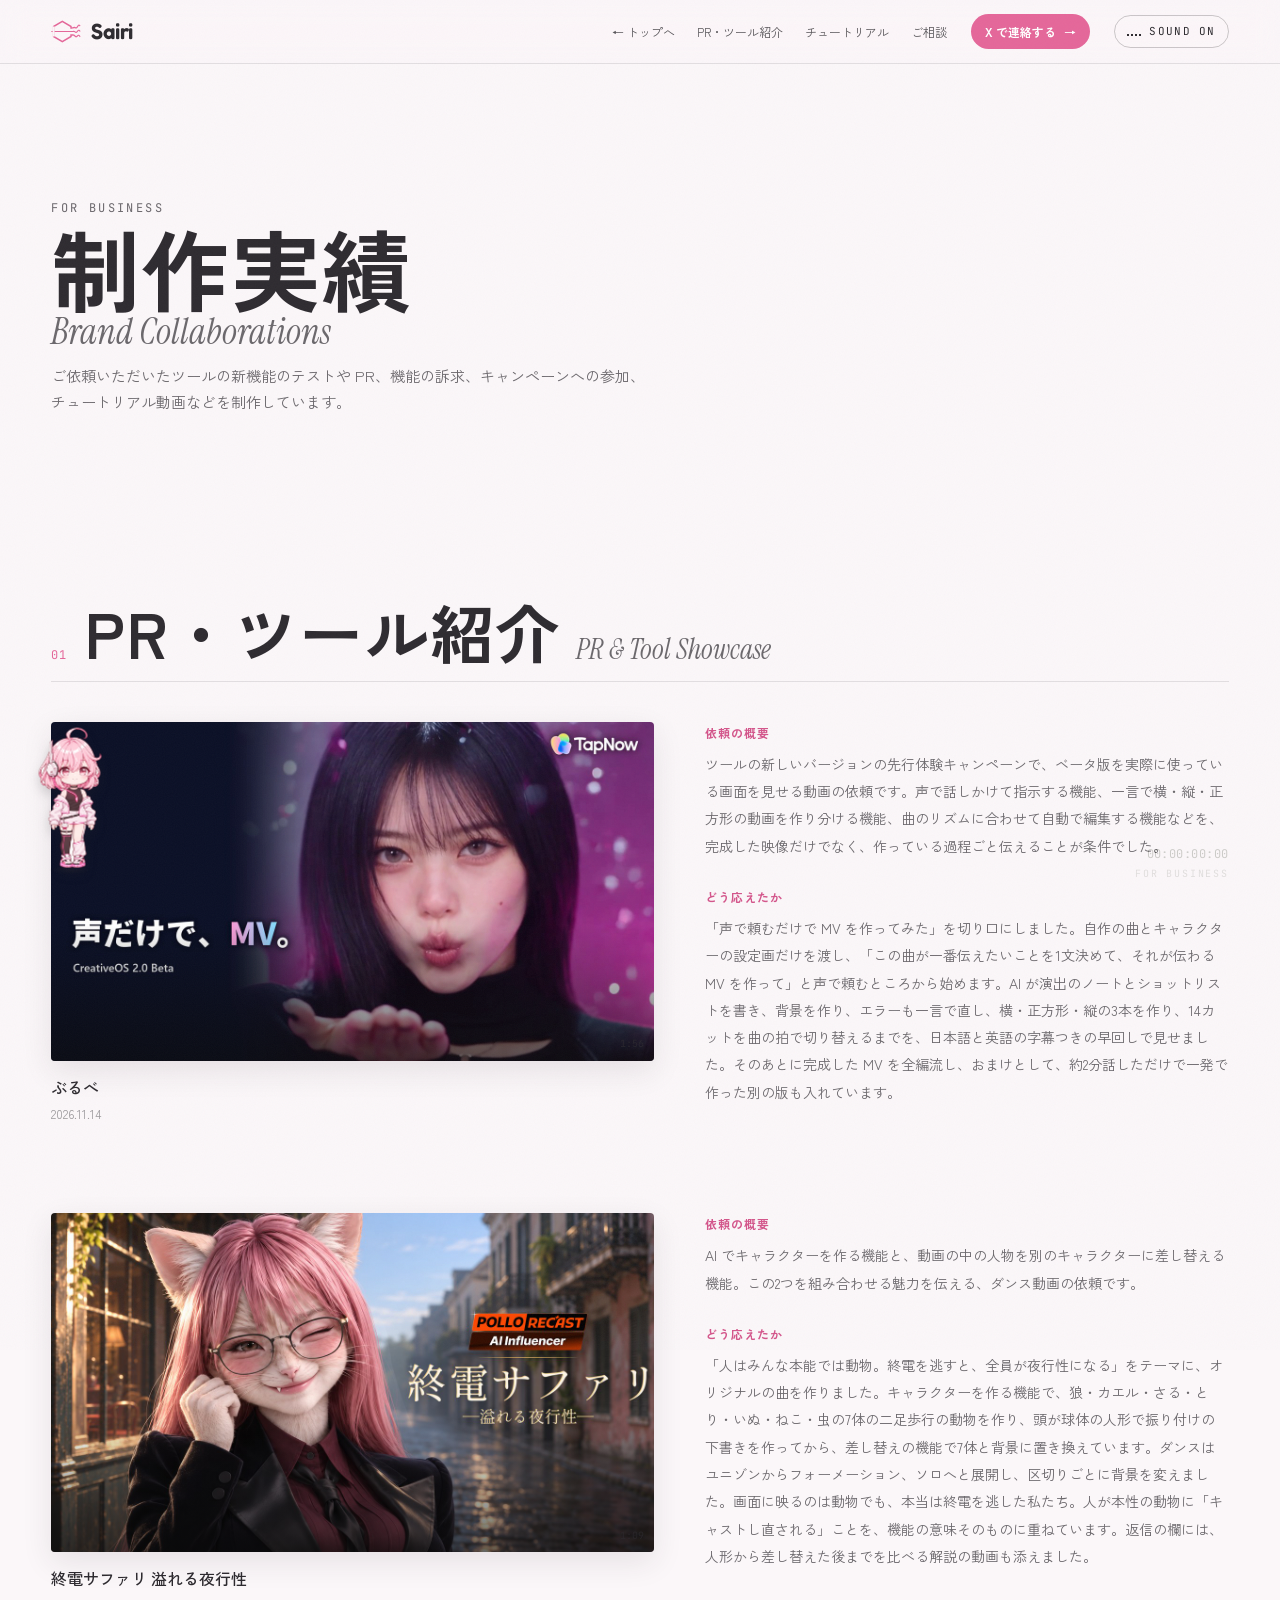
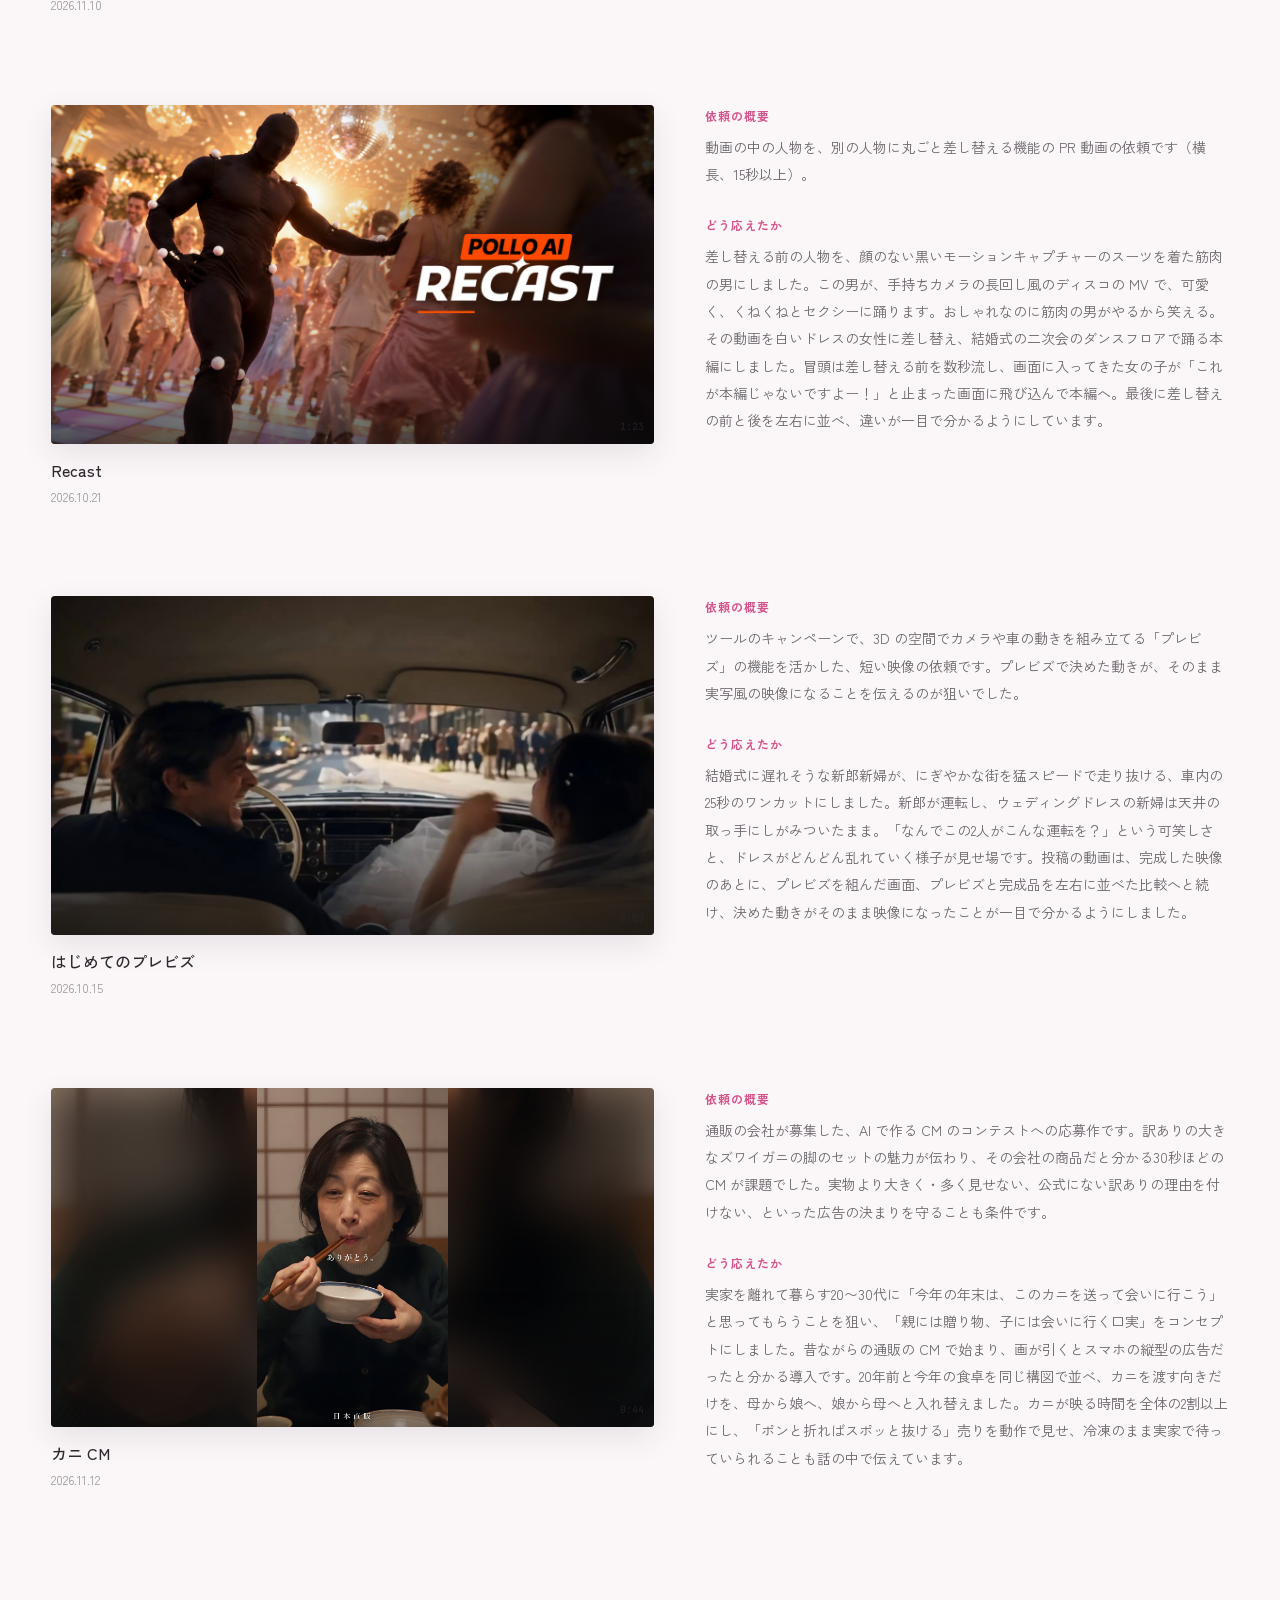
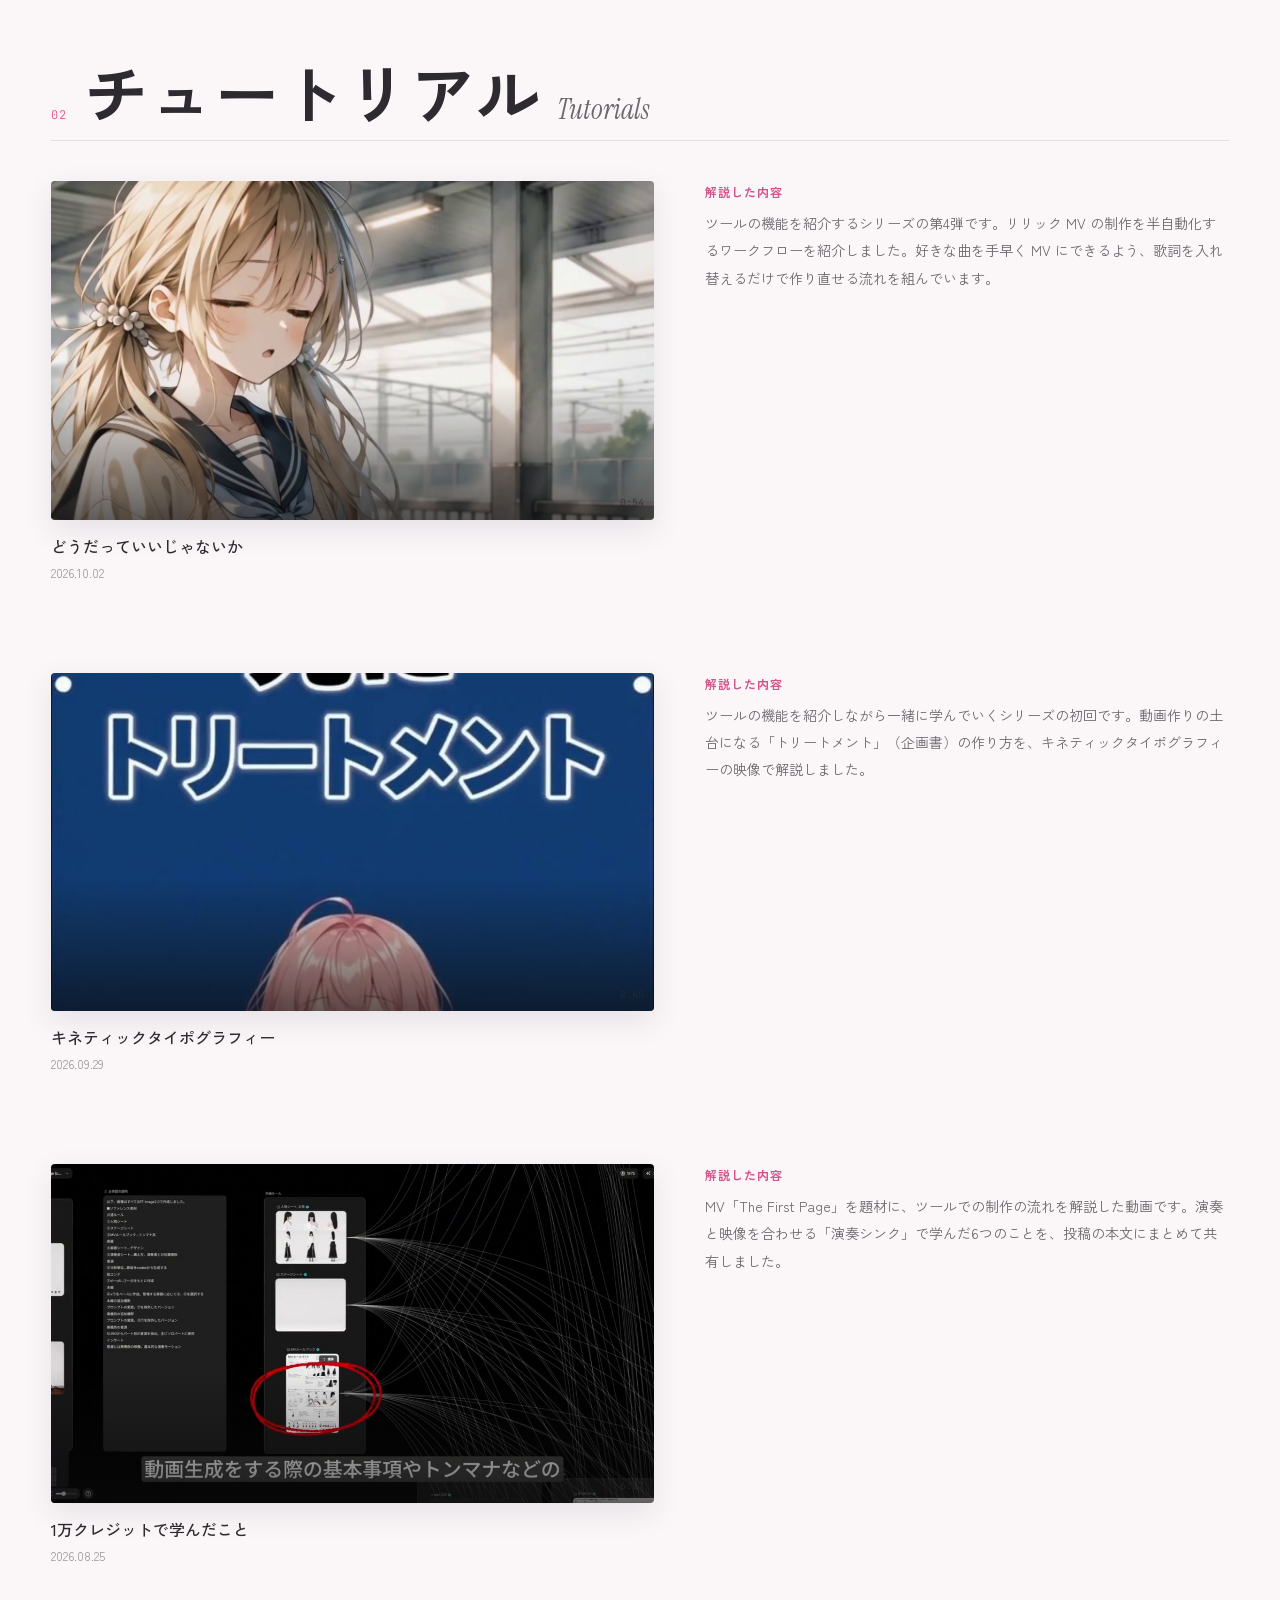
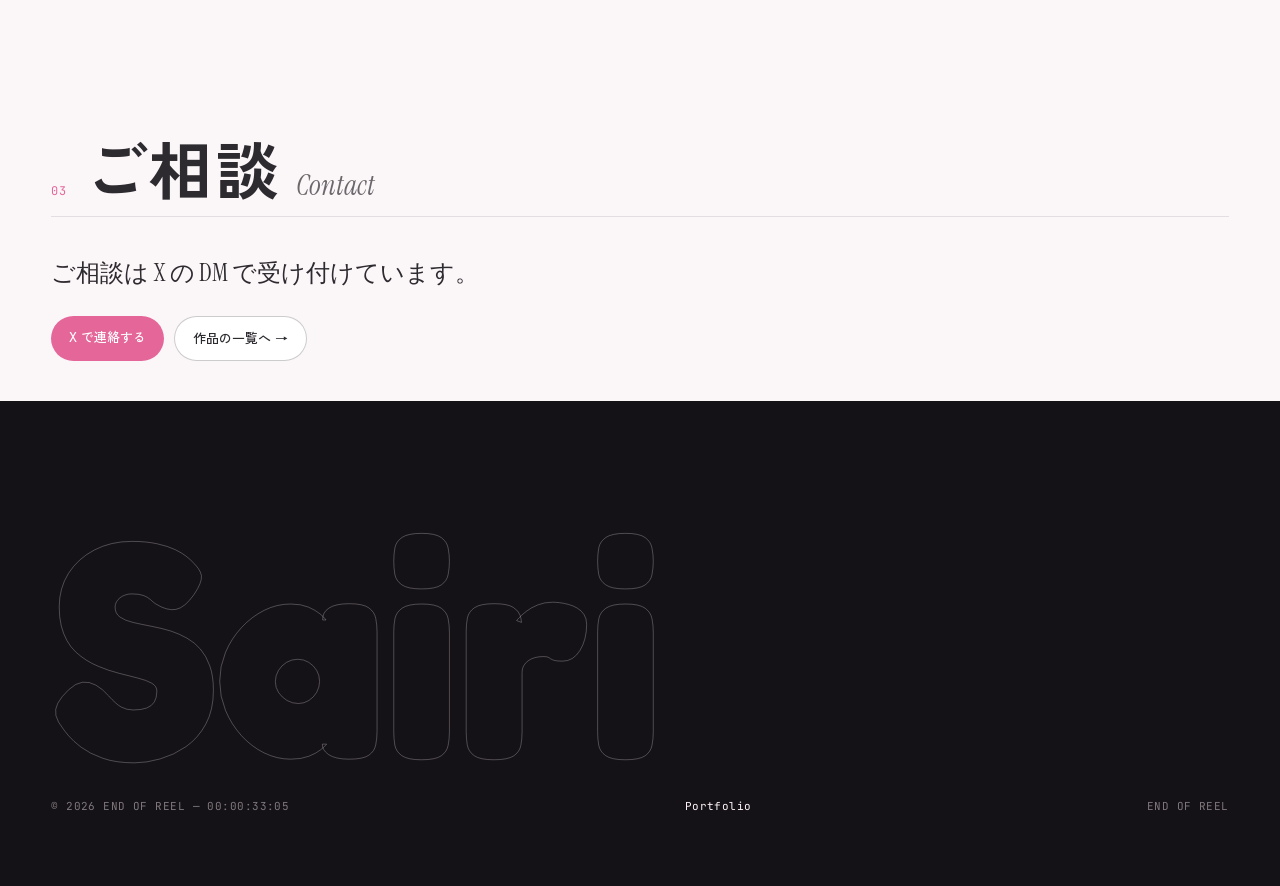
==== commit fd921fbd: "リンクを共有したときの画像をスタジオロゴに" ====
--- a/business.html
+++ b/business.html
@@ -5,6 +5,14 @@
 <meta name="viewport" content="width=device-width, initial-scale=1">
 <title>For Business — Sairi</title>
 <meta name="description" content="企業・ブランド向けの AI 映像制作の実績とご相談の窓口。">
+<meta property="og:title" content="Sairi Studio — For Business">
+<meta property="og:description" content="ツールの新機能の PR・テスター、機能の訴求、キャンペーン参加、チュートリアル動画などの制作実績。">
+<meta property="og:url" content="https://sairi-studio.github.io/business.html">
+<meta property="og:image" content="https://sairi-studio.github.io/assets/og.png">
+<meta property="og:image:width" content="1200">
+<meta property="og:image:height" content="630">
+<meta name="twitter:image" content="https://sairi-studio.github.io/assets/og.png">
+<meta name="twitter:card" content="summary_large_image">
 <link rel="preconnect" href="https://fonts.googleapis.com">
 <link rel="preconnect" href="https://fonts.gstatic.com" crossorigin>
 <link href="https://fonts.googleapis.com/css2?family=Fredoka:wght@500;600;700&family=Instrument+Serif:ital@0;1&family=JetBrains+Mono:wght@400;500&family=Zen+Kaku+Gothic+New:wght@400;500;700&display=swap" rel="stylesheet">
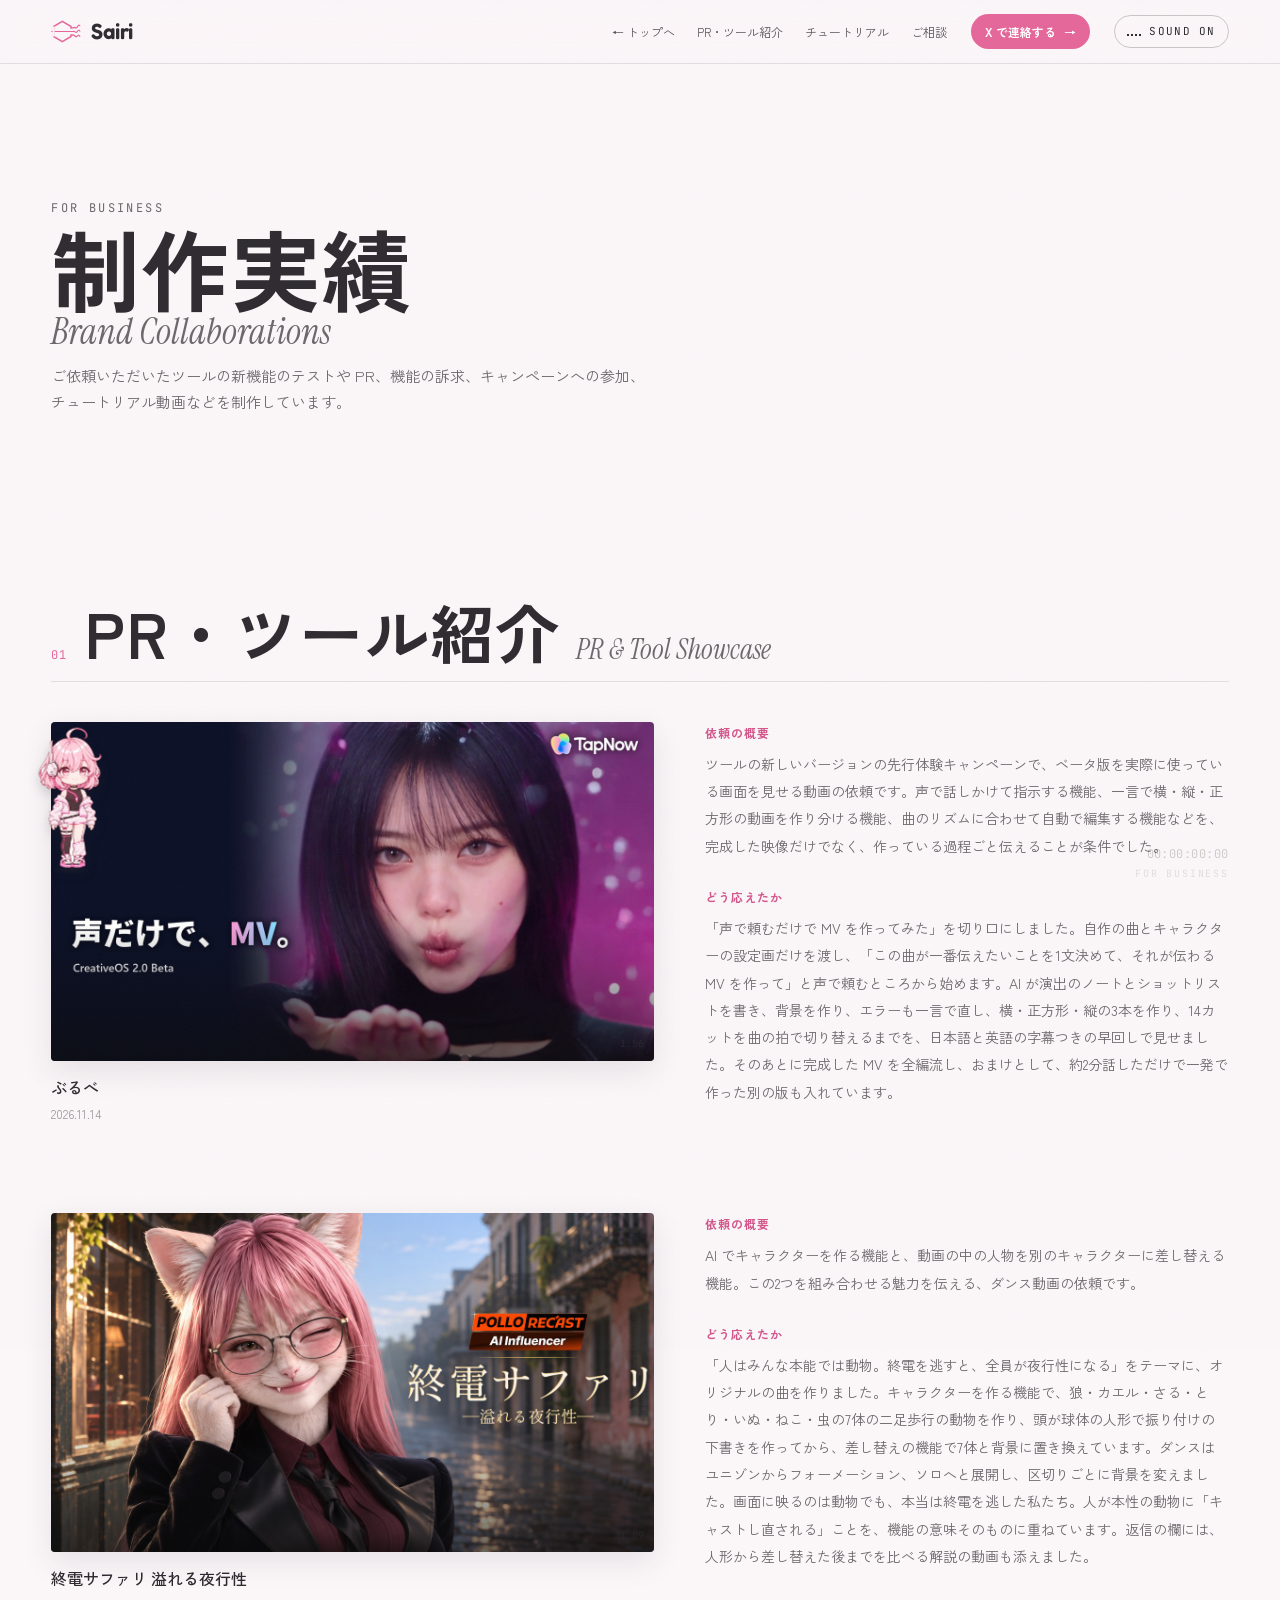
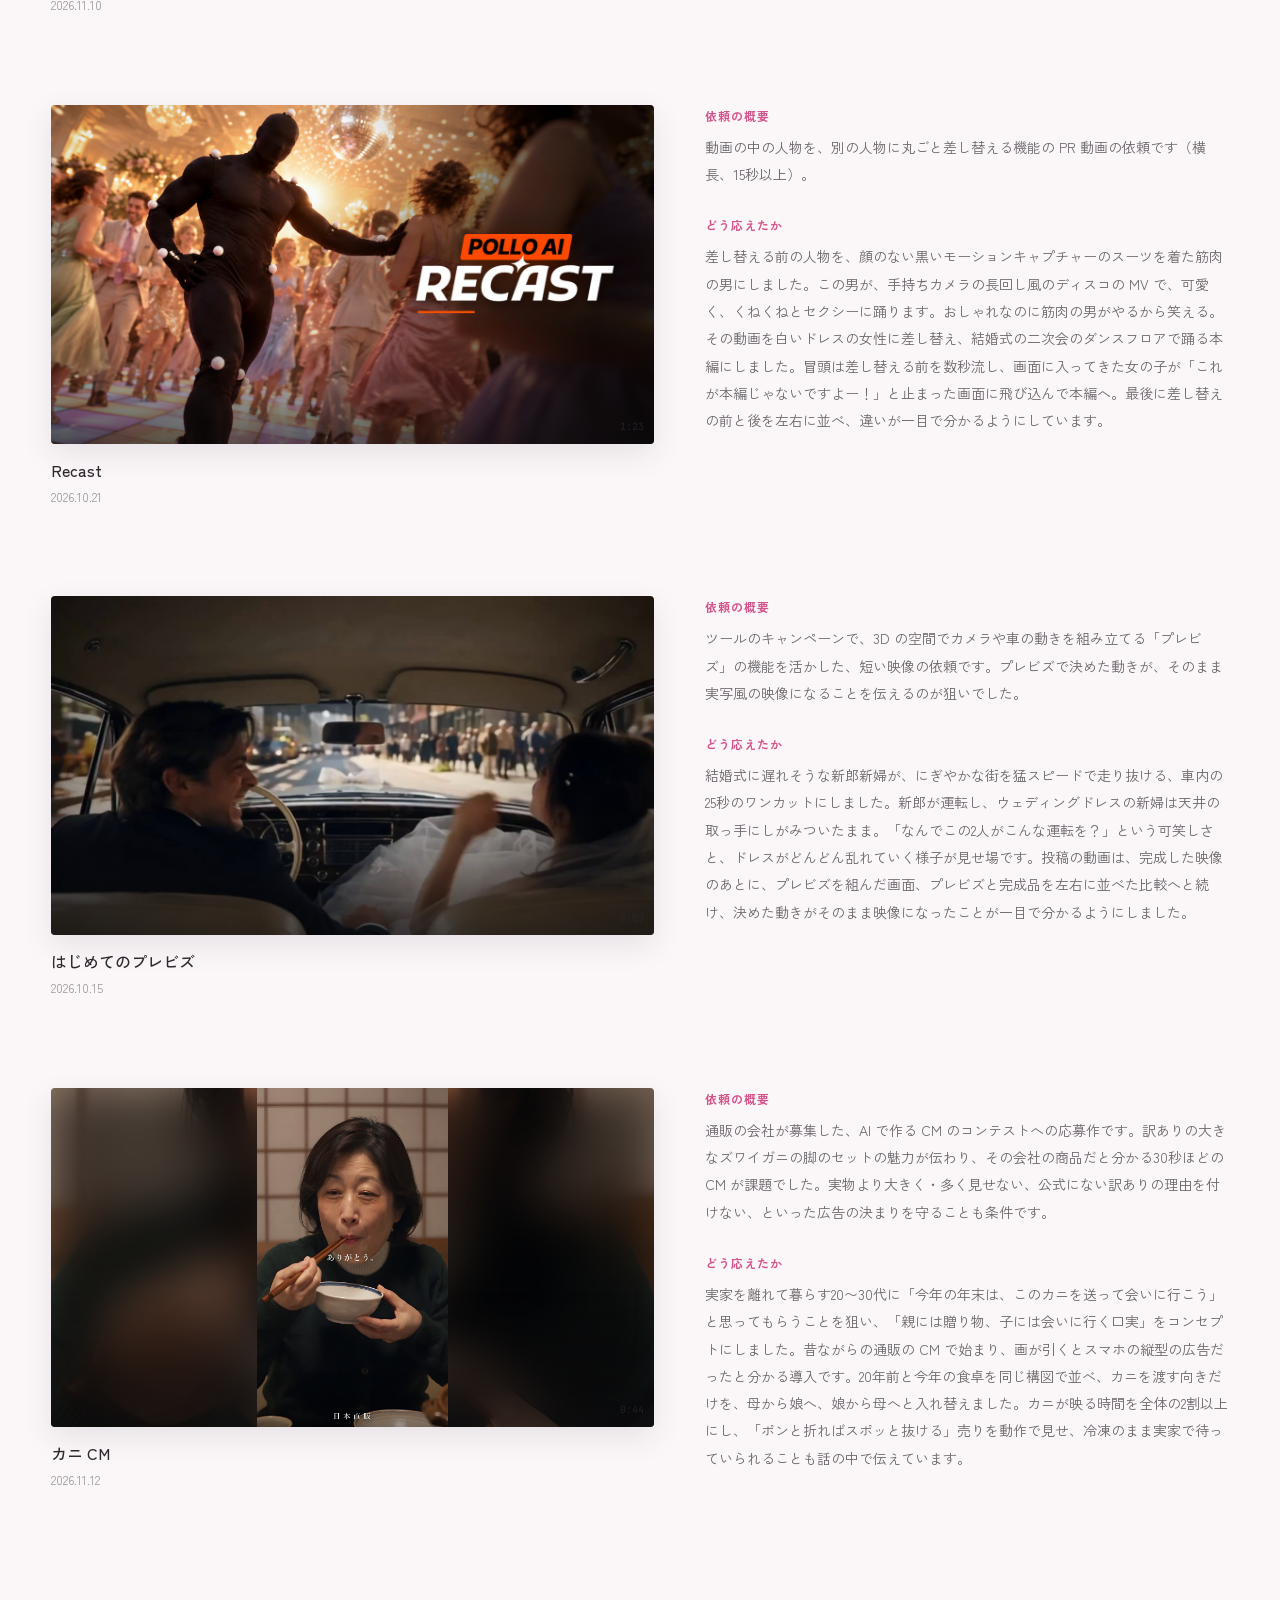
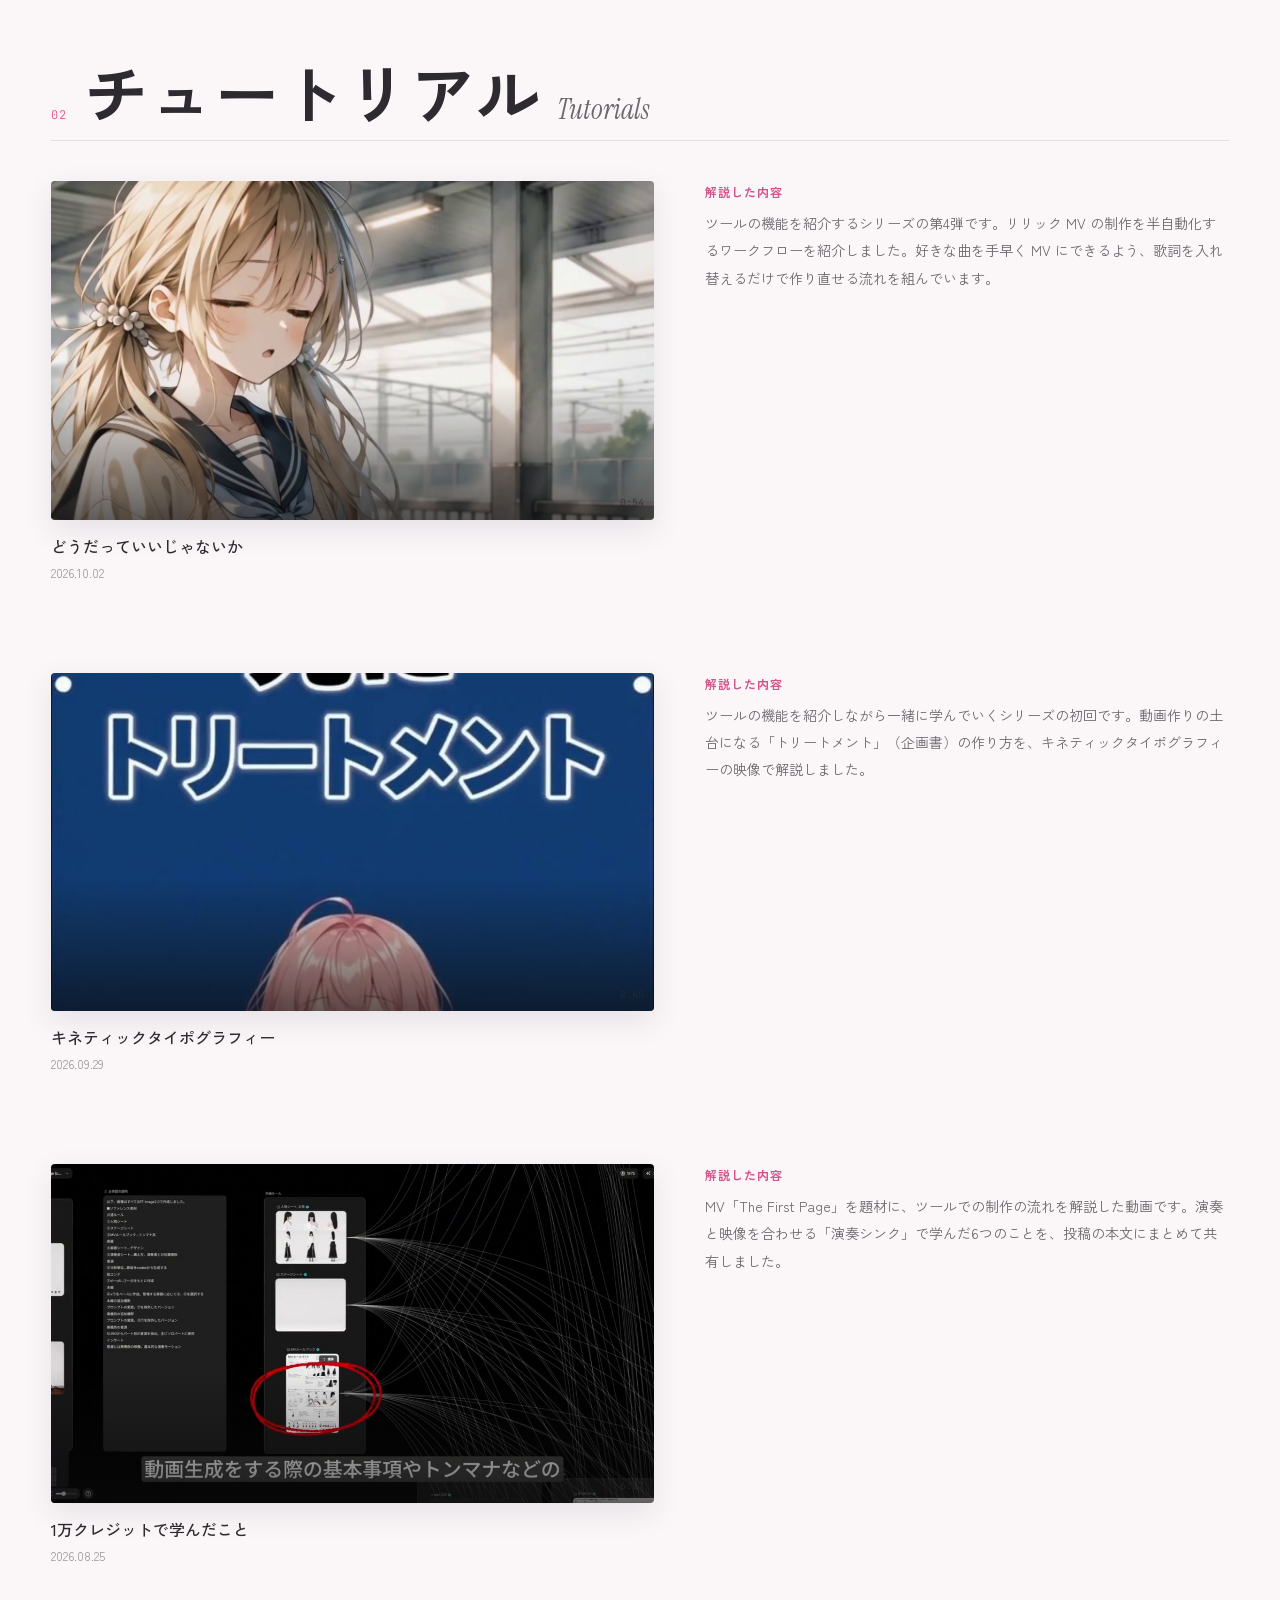
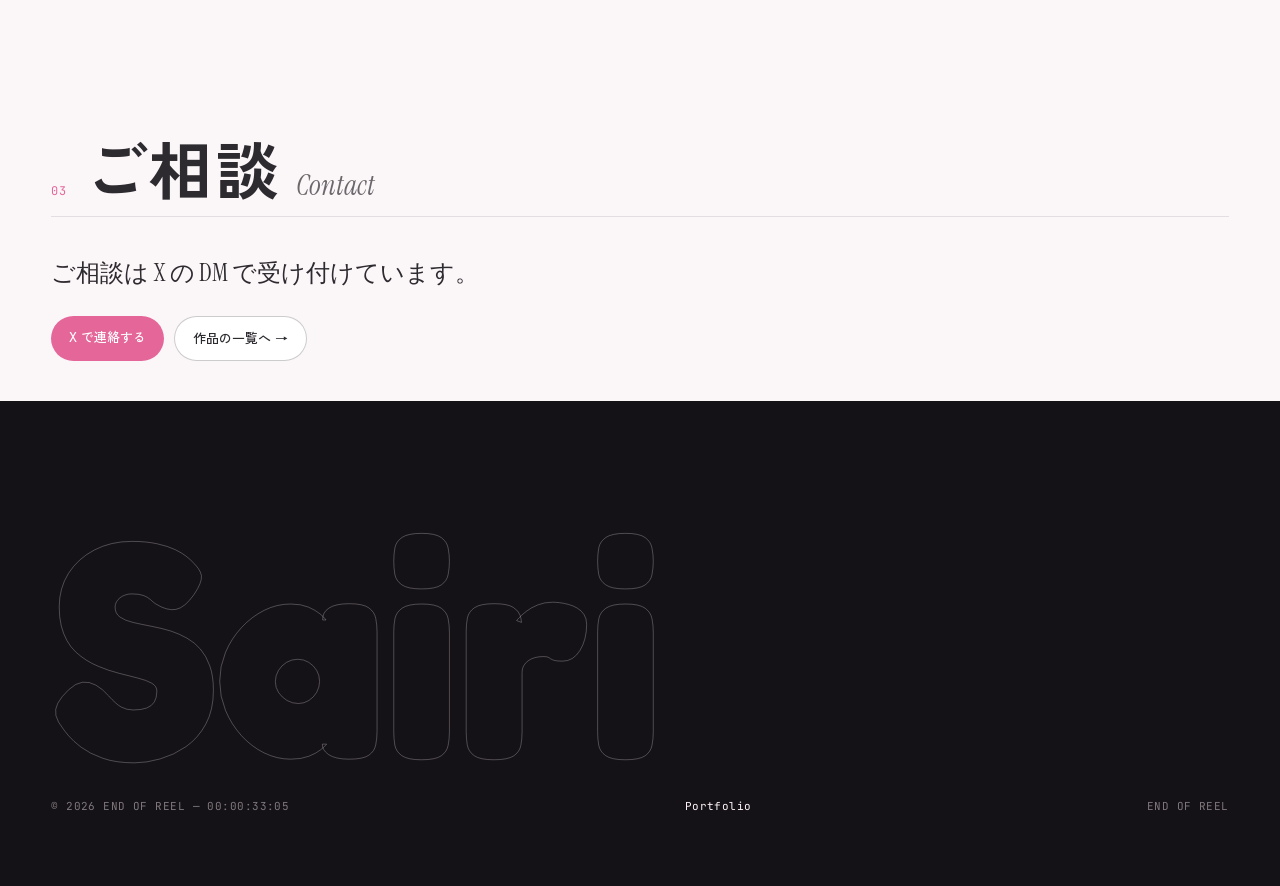
==== commit 79e6f0ac: "キャラクター紹介をさいりと長雲あたりに、エイミはショート動画へ。このサイトの作り方を5ステップに" ====
--- a/business.html
+++ b/business.html
@@ -16,7 +16,7 @@
 <link rel="preconnect" href="https://fonts.googleapis.com">
 <link rel="preconnect" href="https://fonts.gstatic.com" crossorigin>
 <link href="https://fonts.googleapis.com/css2?family=Fredoka:wght@500;600;700&family=Instrument+Serif:ital@0;1&family=JetBrains+Mono:wght@400;500&family=Zen+Kaku+Gothic+New:wght@400;500;700&display=swap" rel="stylesheet">
-<link rel="stylesheet" href="assets/style.css?v=65">
+<link rel="stylesheet" href="assets/style.css?v=66">
 </head>
 <body data-page="business">
 
@@ -77,9 +77,9 @@
   <div class="foot__row mono"><span>© 2026 <span class="js-name">Sairi</span></span><a href="index.html">Portfolio</a><span>END OF REEL</span></div>
 </footer>
 
-<script src="data/site.js?v=65"></script>
-<script src="data/works.js?v=65"></script>
-<script src="assets/app.js?v=65"></script>
-<script src="assets/fx.js?v=65"></script>
+<script src="data/site.js?v=66"></script>
+<script src="data/works.js?v=66"></script>
+<script src="assets/app.js?v=66"></script>
+<script src="assets/fx.js?v=66"></script>
 </body>
 </html>
--- a/assets/style.css
+++ b/assets/style.css
@@ -783,3 +783,18 @@
 .card.is-buffering .card__spin{opacity:1}
 .card.is-paused .card__spin{opacity:0}
 @keyframes spin{to{transform:rotate(360deg)}}
+
+.char-tile .card__media{background:var(--poster) center/cover;cursor:default}
+.char-tile .card__media::before{content:"";position:absolute;inset:0;backdrop-filter:blur(22px) brightness(.55)}
+.char-tile .card__media::after{display:none}
+.char-tile .card__media img{position:absolute;inset:0;width:100%;height:100%;object-fit:contain;z-index:1}
+.char-tile .card__sub{display:block!important}
+
+.making__steps{list-style:none;padding:0;margin:18px 0 0;display:grid;gap:14px;counter-reset:m}
+.making__steps li{counter-increment:m;position:relative;padding:16px 18px 16px 58px;background:#fff;border:1px solid var(--line);border-radius:10px}
+.making__steps li::before{content:counter(m);position:absolute;left:16px;top:14px;width:28px;height:28px;border-radius:50%;background:var(--pink);color:#fff;font-family:var(--round);font-weight:600;display:flex;align-items:center;justify-content:center}
+.making__steps b{display:block;color:var(--fg);font-size:15px}
+.making__steps p{margin:6px 0 0;font-size:13.5px;line-height:1.85}
+.making__steps q{display:block;margin-top:10px;padding:8px 12px;border-left:3px solid var(--pink);background:#FFF0F5;font-size:12.5px;color:var(--fg);quotes:none}
+.making__steps q::before{content:"指示の例：";font-weight:700;color:var(--pink-deep)}
+.making__body{max-width:60em}
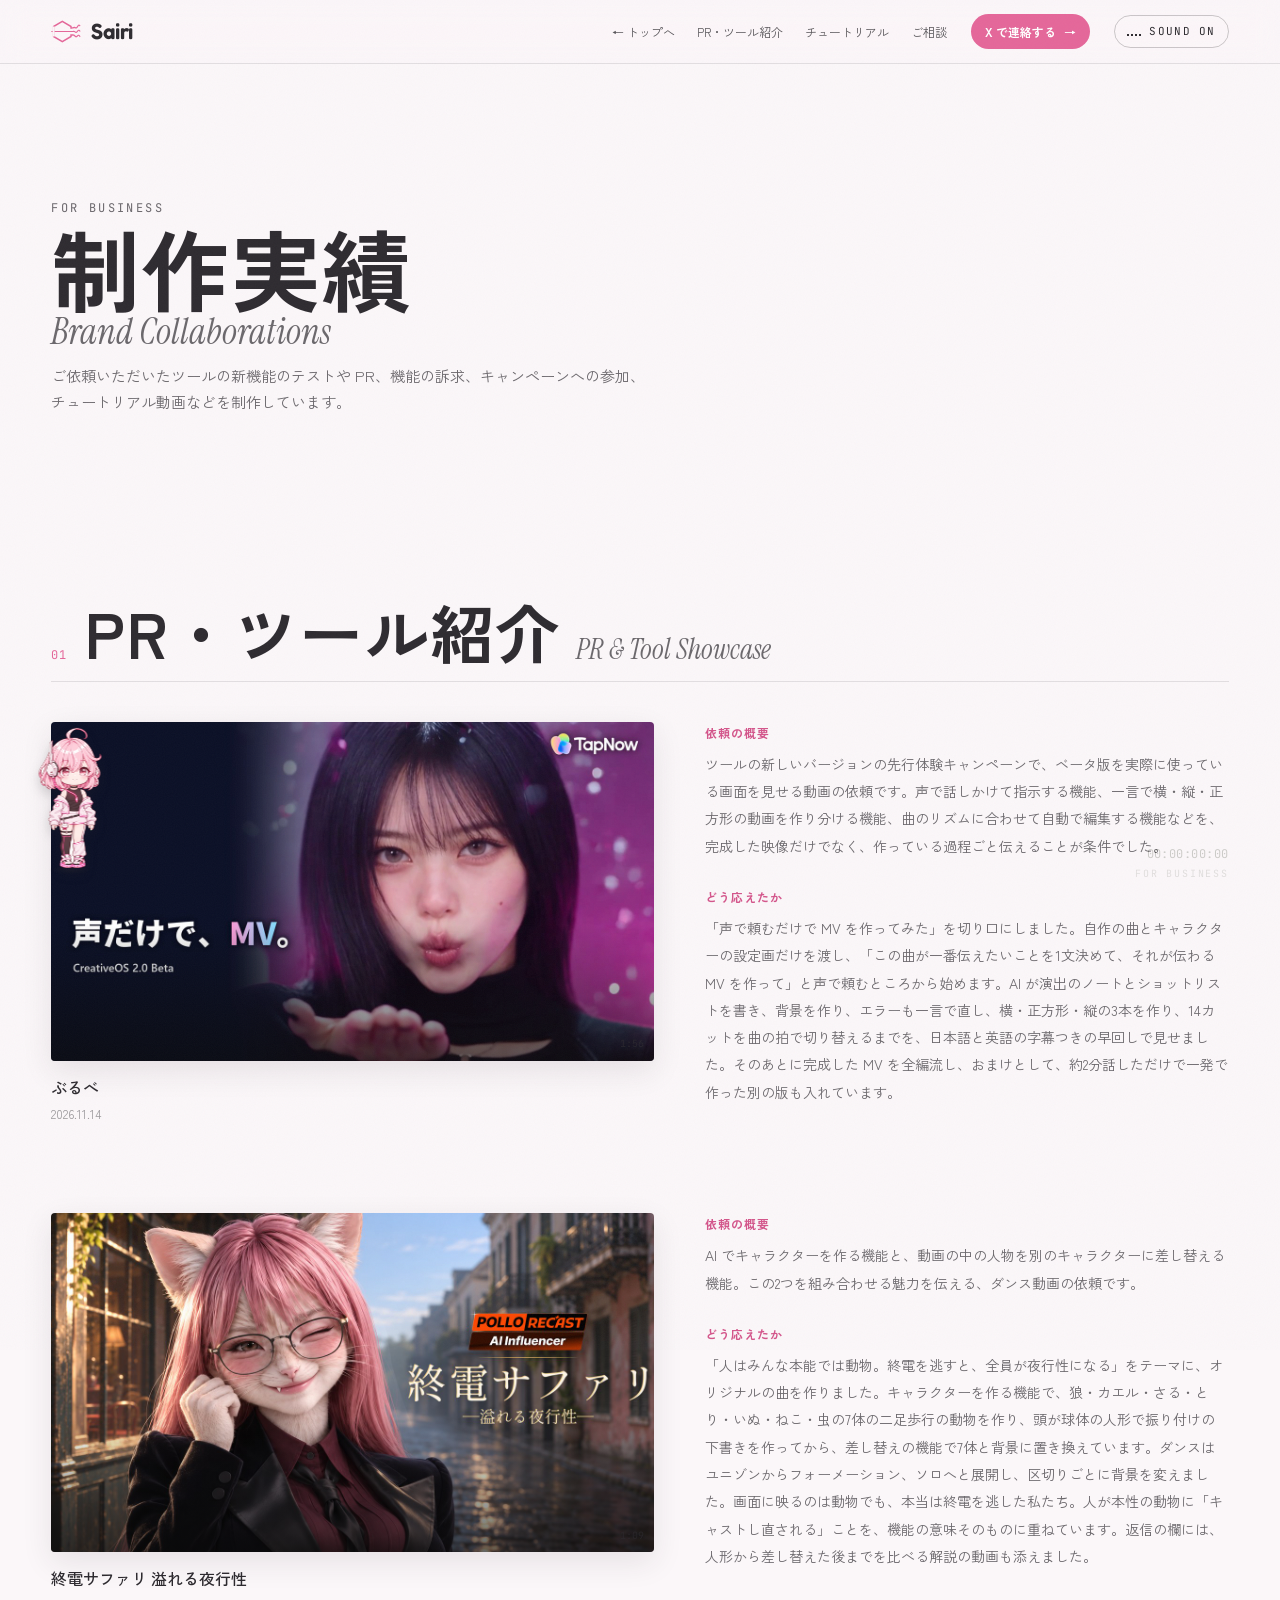
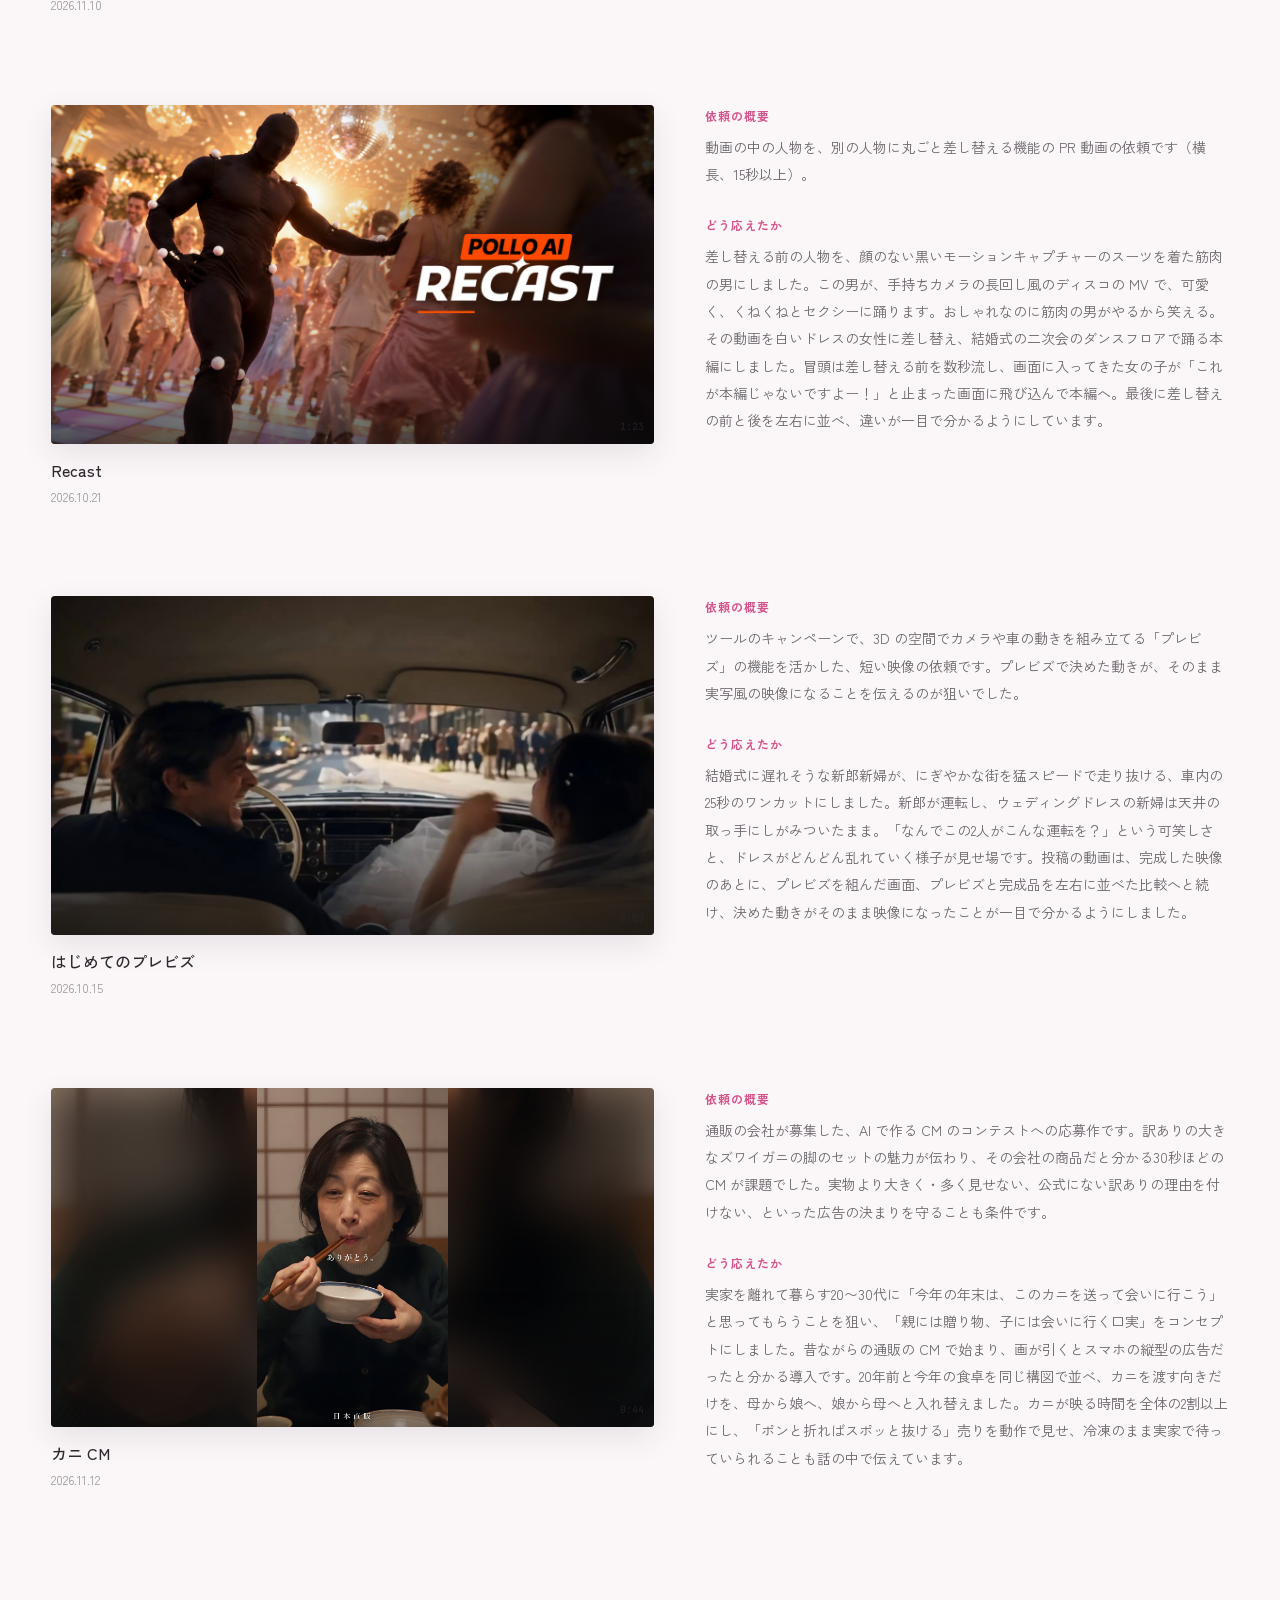
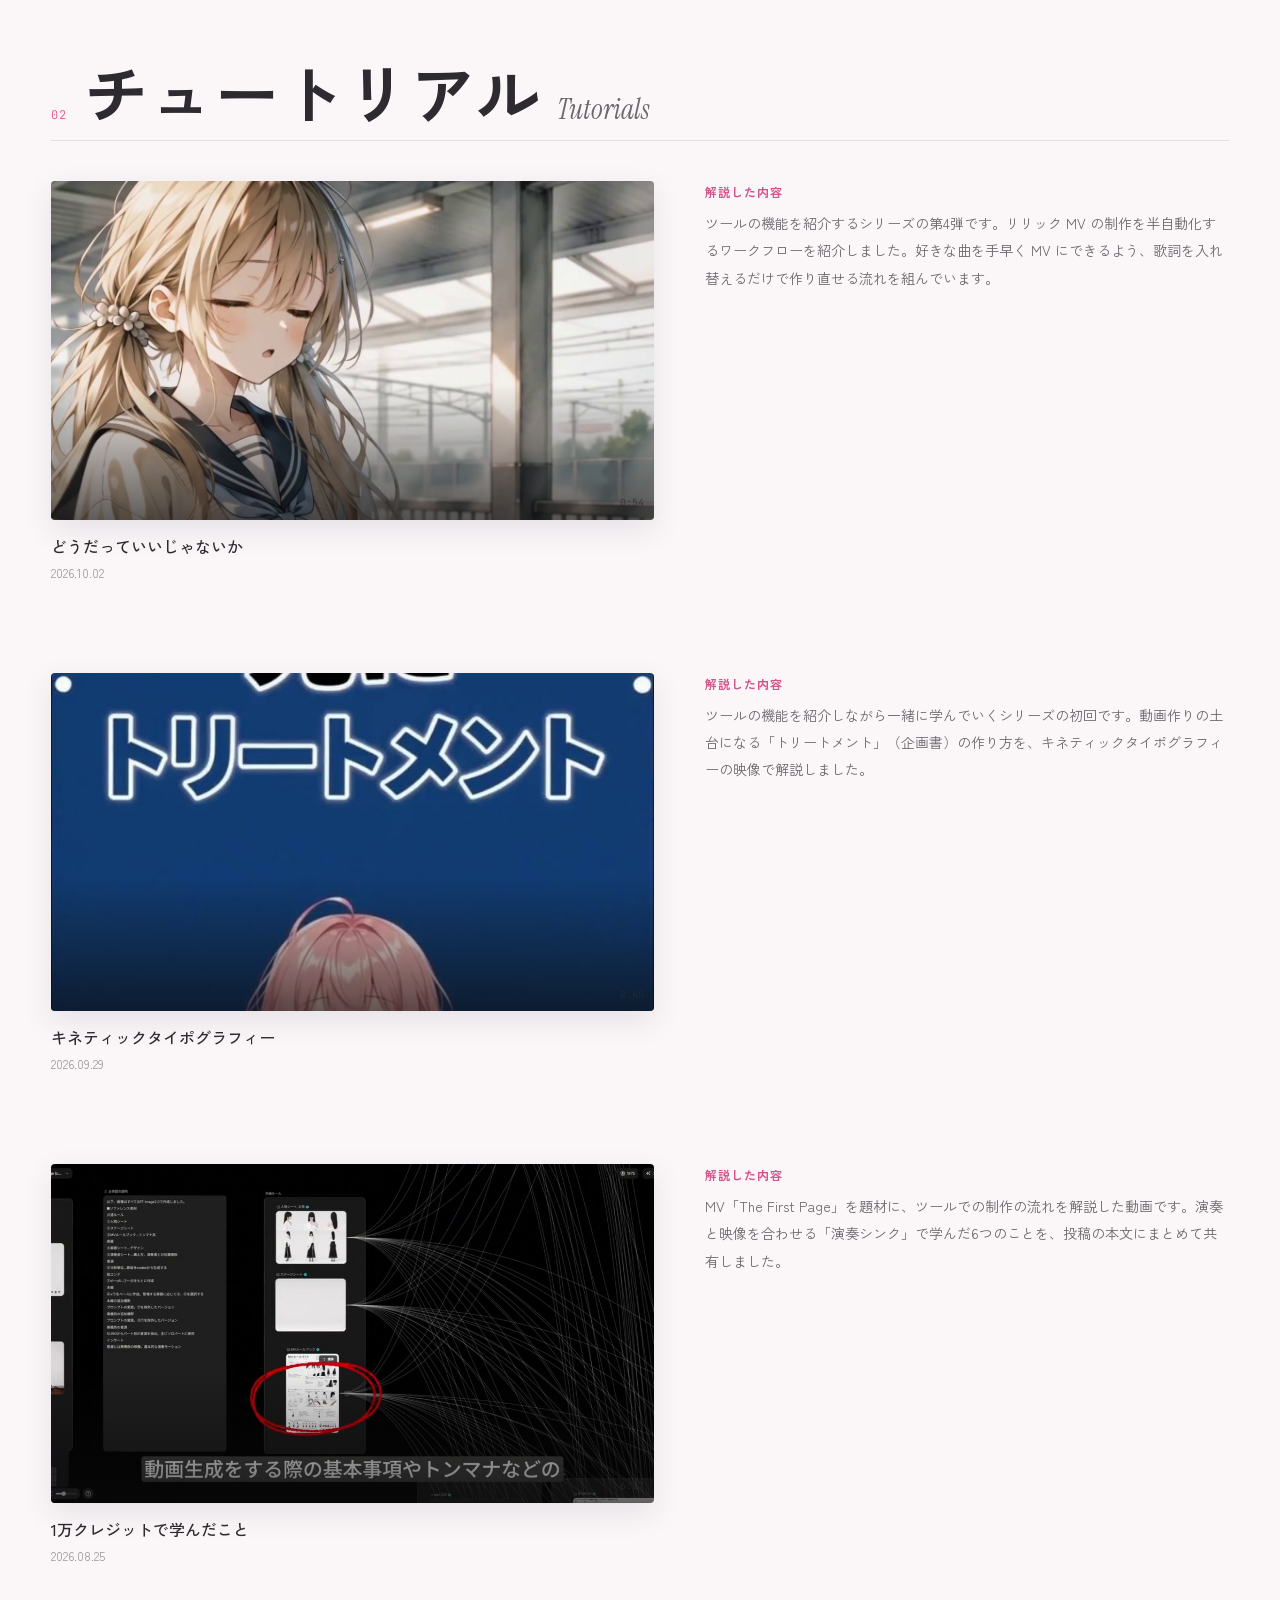
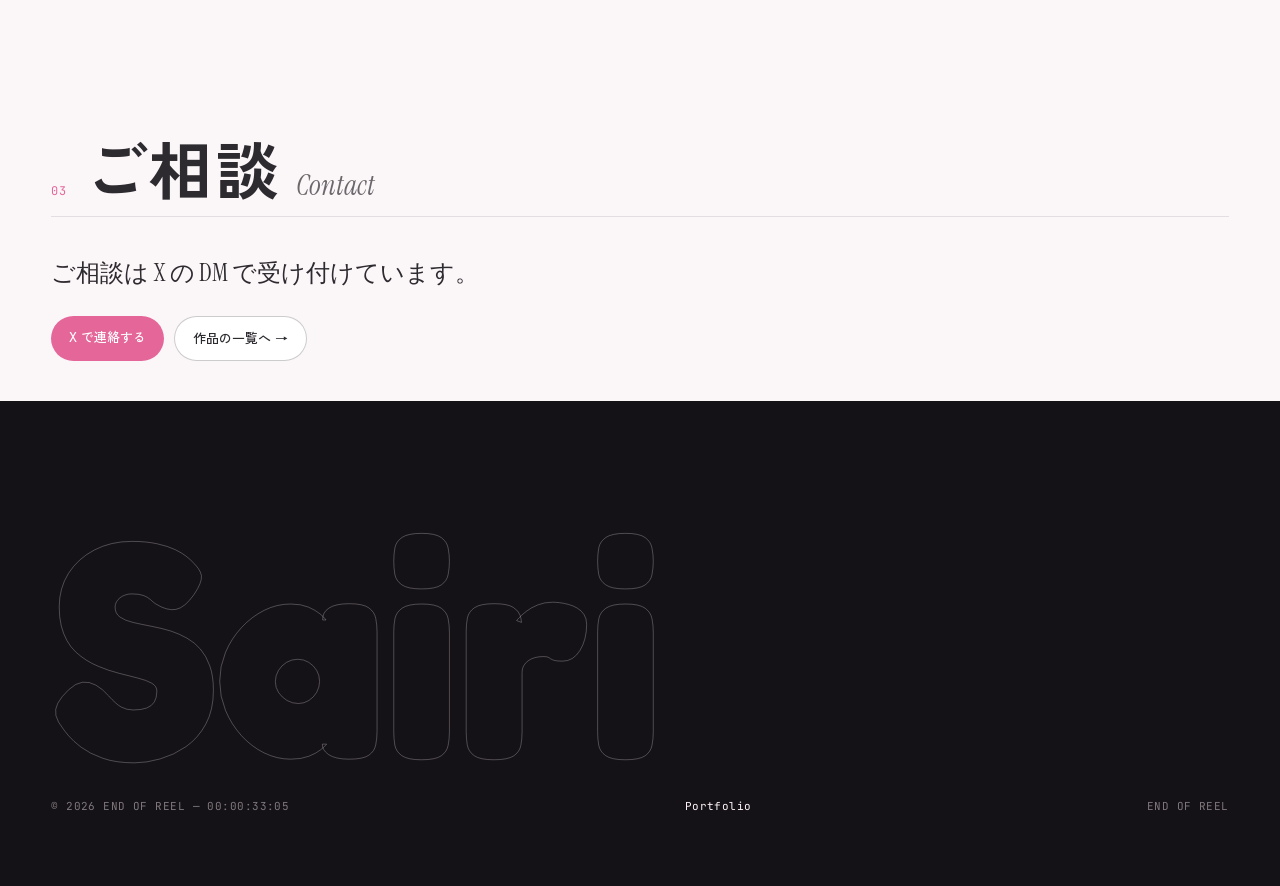
==== commit a53e38e0: "アクセス解析（Cloudflare Web Analytics）を入れる Co-Authored-By: Claude Opus 5.5 <noreply@anthropic.com>" ====
--- a/business.html
+++ b/business.html
@@ -81,5 +81,6 @@
 <script src="data/works.js?v=66"></script>
 <script src="assets/app.js?v=66"></script>
 <script src="assets/fx.js?v=66"></script>
+<script defer src="https://static.cloudflareinsights.com/beacon.min.js" data-cf-beacon='{"token": "d2205b81fb544653b3b5b5ac9af31e8f"}'></script>
 </body>
 </html>
